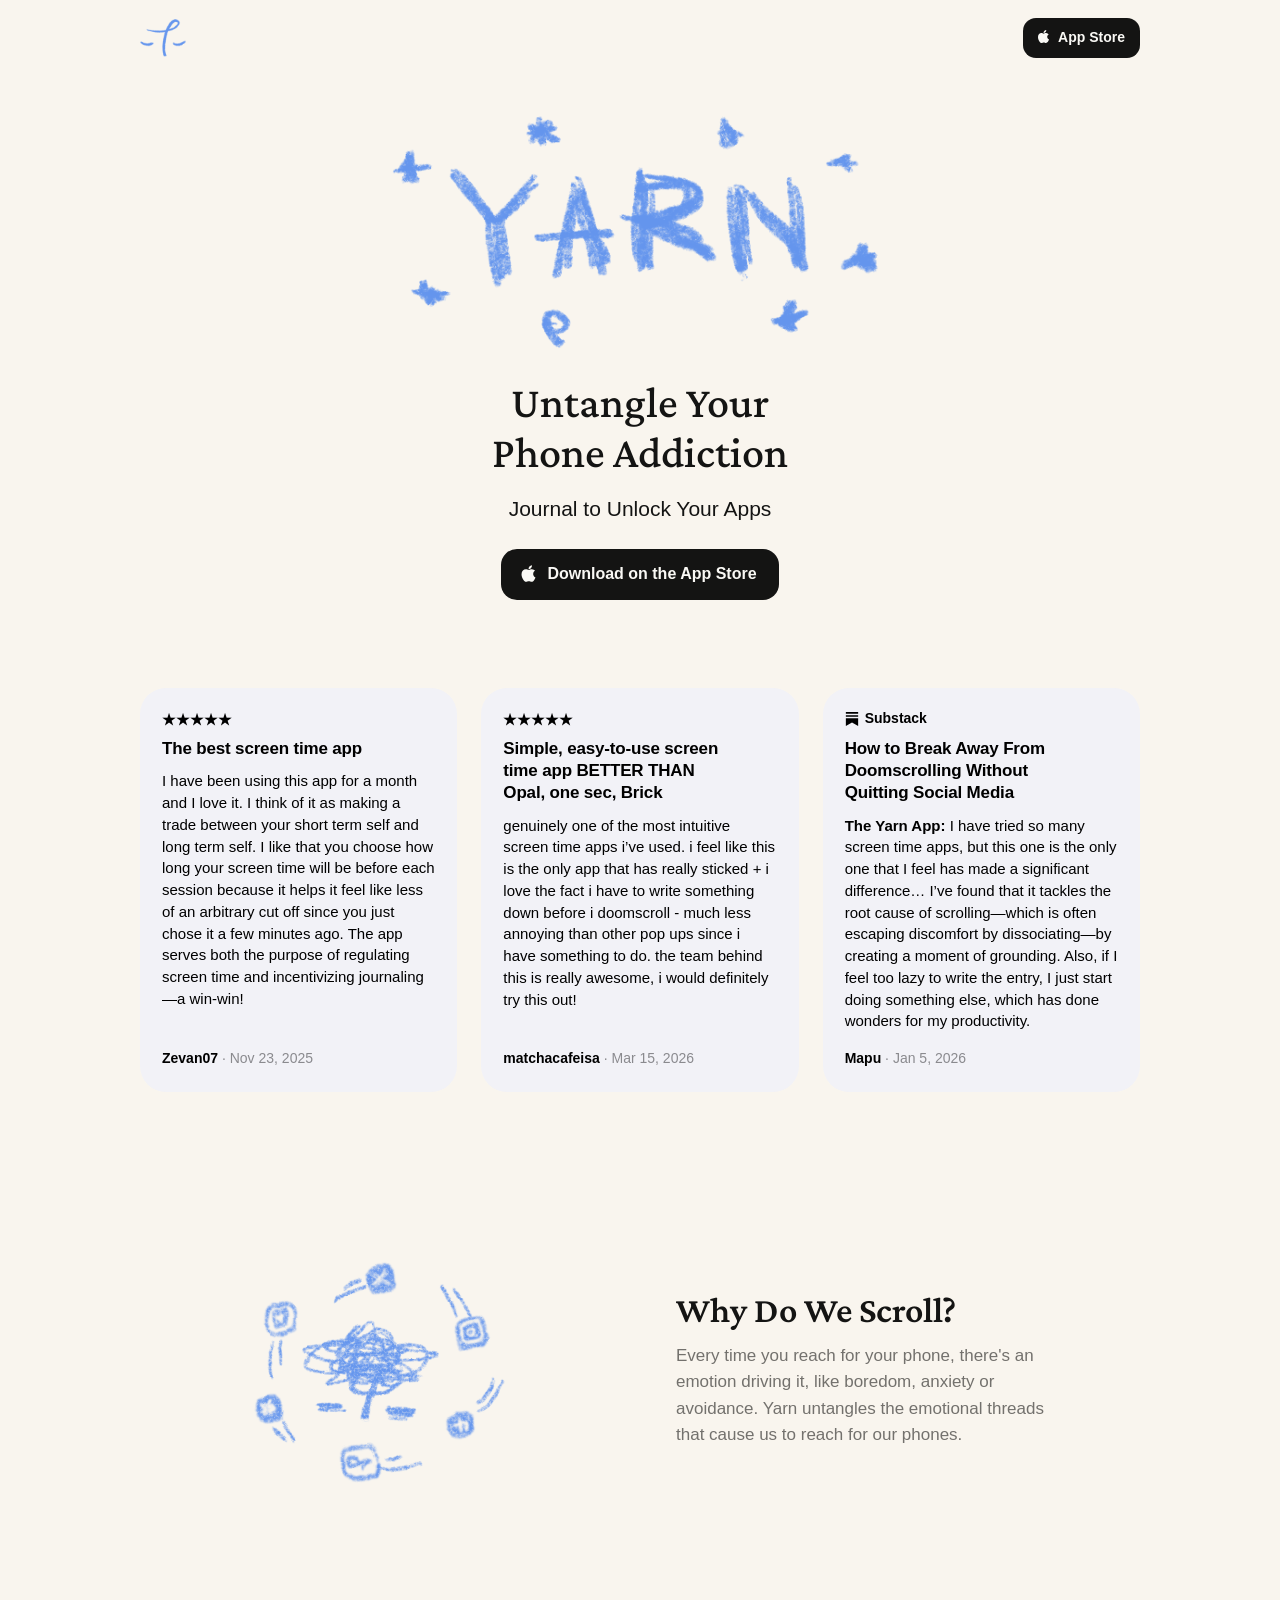
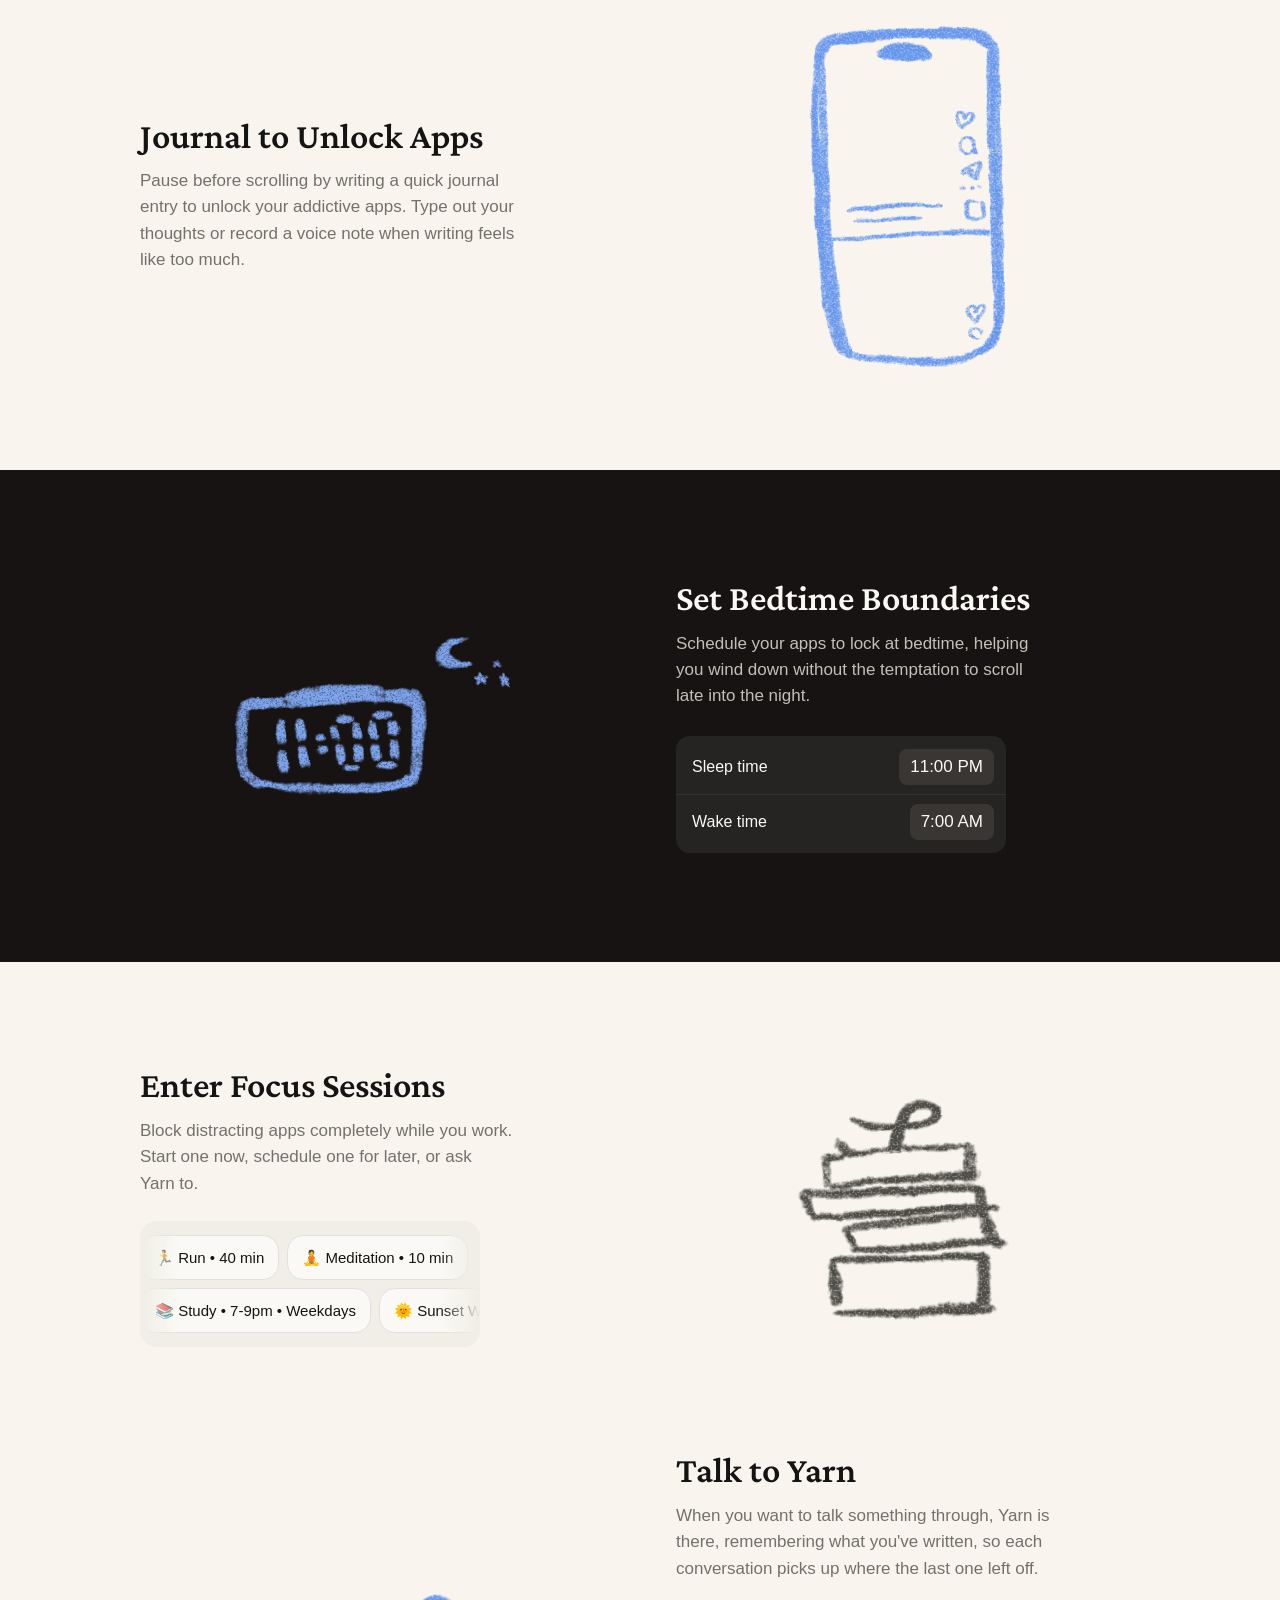
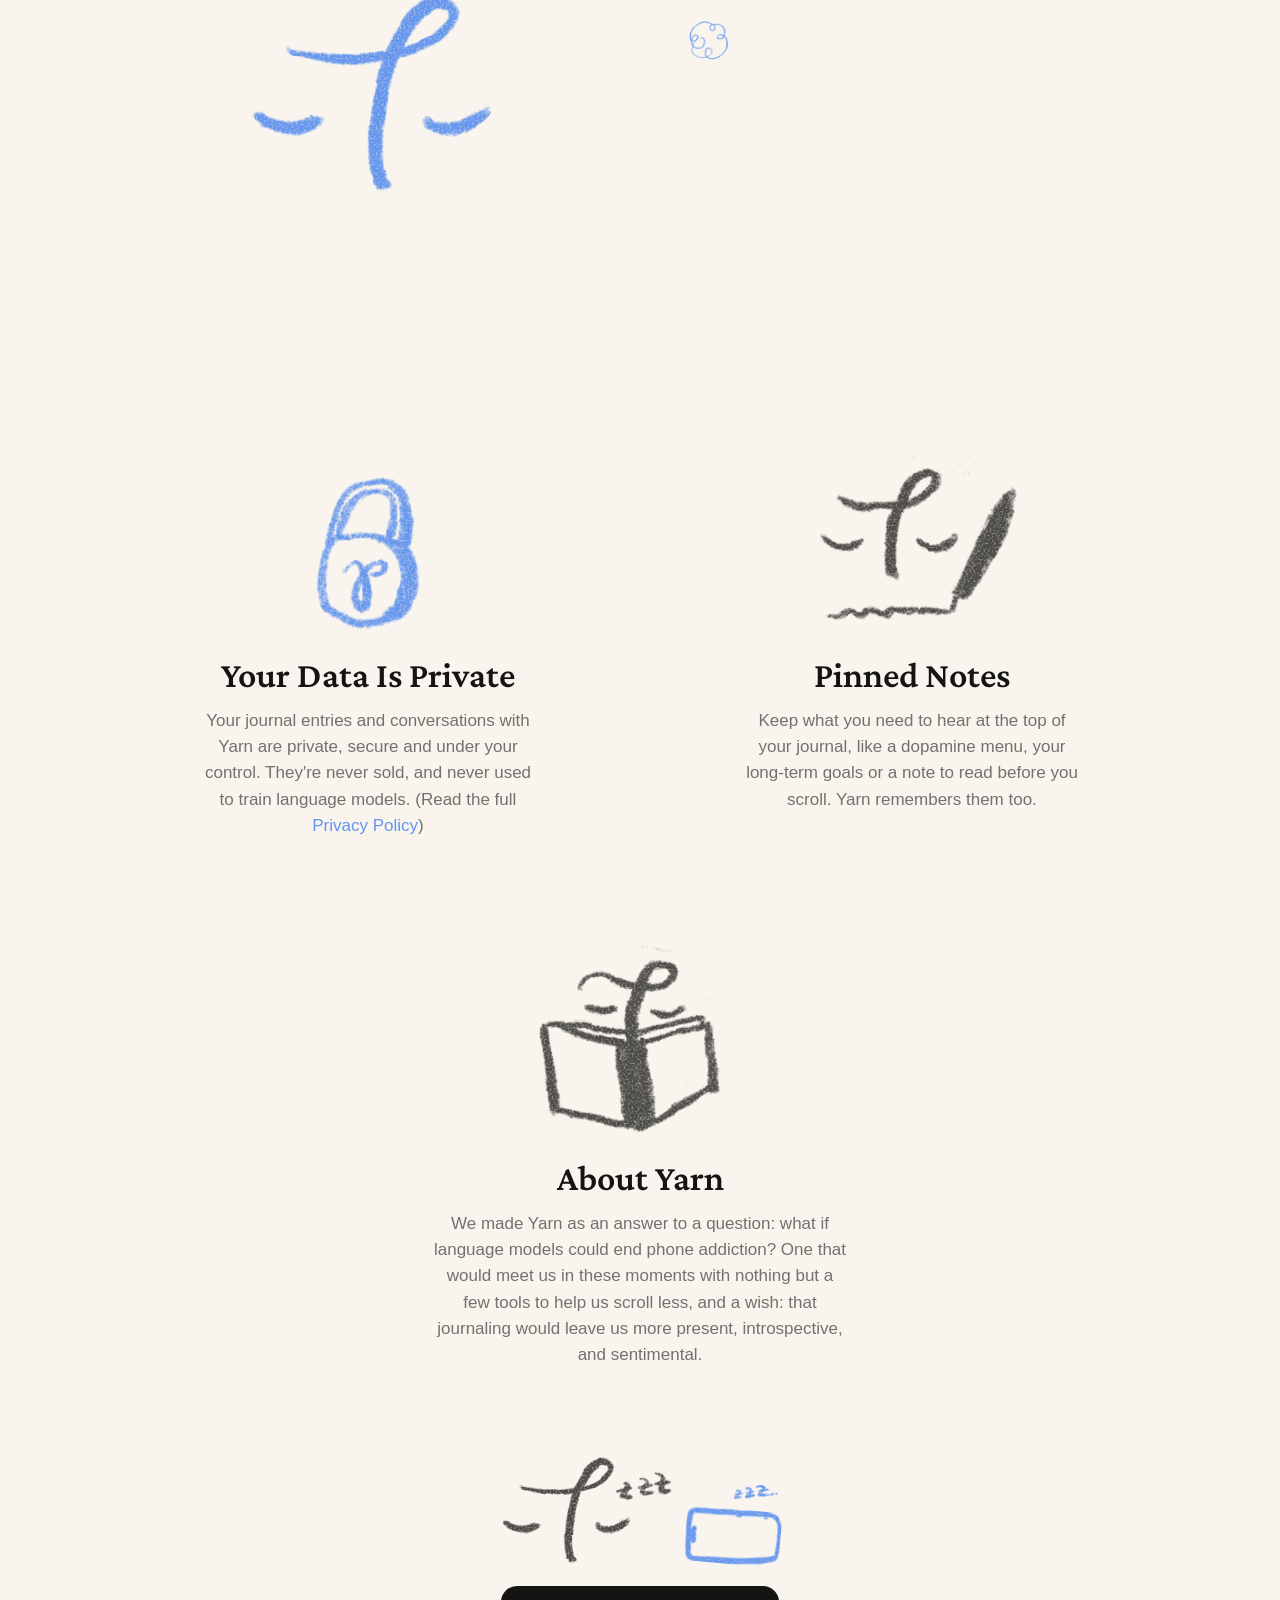
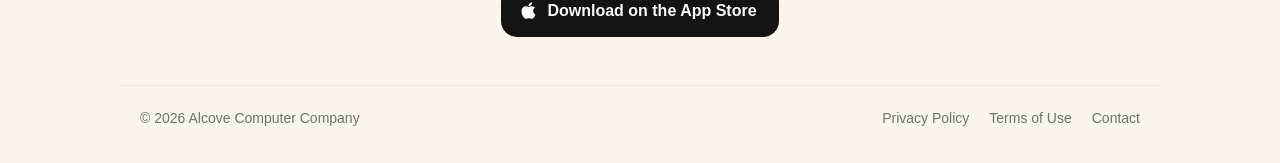
==== index.html @ 6a5ce7b7 "Reviews: Zevan07's review ends at "a win-win!" Co-Authored-By: Claude Opus 5.5 <noreply@anthropic.co" ====
<!doctype html>
<html lang="en">
<title>Yarn: Journal to Unlock Apps</title>
<meta charset="utf-8">
<meta name="viewport" content="width=device-width, initial-scale=1, viewport-fit=cover">
<meta name="claude:viewport-fit-sides" content="cover">
<meta name="description" content="Yarn is a screen time app for iPhone that makes you journal to unlock addictive apps.">
<link rel="preconnect" href="https://fonts.googleapis.com">
<link rel="preconnect" href="https://fonts.gstatic.com" crossorigin>
<link rel="stylesheet" href="https://fonts.googleapis.com/css2?family=Crimson+Pro:ital,wght@0,400;0,500;0,600;1,400&display=swap">
<link rel="icon" type="image/png" href="/img/icon-32.png">
<link rel="apple-touch-icon" href="/img/icon-180.png">
<meta property="og:site_name" content="Yarn">
<meta property="og:title" content="Yarn: Journal to Unlock Apps">
<meta property="og:description" content="Yarn is a screen time app for iPhone that makes you journal to unlock addictive apps.">
<meta property="og:image" content="https://www.alcovecomputer.com/img/share-wide.png">
<meta property="og:image:width" content="1200">
<meta property="og:image:height" content="630">
<meta property="og:image:alt" content="The hand-drawn Yarn logo">
<meta property="og:video" content="https://www.alcovecomputer.com/img/share.mp4">
<meta property="og:video:secure_url" content="https://www.alcovecomputer.com/img/share.mp4">
<meta property="og:video:type" content="video/mp4">
<meta property="og:video:width" content="1200">
<meta property="og:video:height" content="630">
<meta property="og:url" content="https://www.alcovecomputer.com/">
<link rel="canonical" href="https://www.alcovecomputer.com/">
<meta name="twitter:card" content="summary_large_image">
<link rel="stylesheet" href="site.53bd59a8.css">

<!-- Wobble filters, four of each. Every frame a drawing moves to a different
     one at random: strokes shift a little on their own and the crayon grain
     changes, like the same drawing traced again. "fine" is for small drawings. -->
<svg width="0" height="0" style="position:fixed;left:-100px;top:-100px;width:0;height:0;overflow:hidden" aria-hidden="true" focusable="false">
  <filter id="boil0" x="-6%" y="-6%" width="112%" height="112%" color-interpolation-filters="sRGB"><feTurbulence type="fractalNoise" baseFrequency="0.028" numOctaves="1" seed="3" result="lo"/><feDisplacementMap in="SourceGraphic" in2="lo" scale="4.4" xChannelSelector="R" yChannelSelector="G" result="d1"/><feTurbulence type="fractalNoise" baseFrequency="0.09" numOctaves="1" seed="11" result="hi"/><feDisplacementMap in="d1" in2="hi" scale="1.2" xChannelSelector="G" yChannelSelector="B" result="d2"/><feTurbulence type="fractalNoise" baseFrequency="0.5" numOctaves="2" seed="5" result="gr"/><feColorMatrix in="gr" type="matrix" values="0 0 0 0 0  0 0 0 0 0  0 0 0 0 0  -1.3 0 0 0 1.62" result="g"/><feComposite in="d2" in2="g" operator="in"/></filter>
  <filter id="boil1" x="-6%" y="-6%" width="112%" height="112%" color-interpolation-filters="sRGB"><feTurbulence type="fractalNoise" baseFrequency="0.028" numOctaves="1" seed="17" result="lo"/><feDisplacementMap in="SourceGraphic" in2="lo" scale="4.4" xChannelSelector="R" yChannelSelector="G" result="d1"/><feTurbulence type="fractalNoise" baseFrequency="0.09" numOctaves="1" seed="29" result="hi"/><feDisplacementMap in="d1" in2="hi" scale="1.2" xChannelSelector="G" yChannelSelector="B" result="d2"/><feTurbulence type="fractalNoise" baseFrequency="0.5" numOctaves="2" seed="41" result="gr"/><feColorMatrix in="gr" type="matrix" values="0 0 0 0 0  0 0 0 0 0  0 0 0 0 0  -1.3 0 0 0 1.62" result="g"/><feComposite in="d2" in2="g" operator="in"/></filter>
  <filter id="boil2" x="-6%" y="-6%" width="112%" height="112%" color-interpolation-filters="sRGB"><feTurbulence type="fractalNoise" baseFrequency="0.028" numOctaves="1" seed="53" result="lo"/><feDisplacementMap in="SourceGraphic" in2="lo" scale="4.4" xChannelSelector="R" yChannelSelector="G" result="d1"/><feTurbulence type="fractalNoise" baseFrequency="0.09" numOctaves="1" seed="61" result="hi"/><feDisplacementMap in="d1" in2="hi" scale="1.2" xChannelSelector="G" yChannelSelector="B" result="d2"/><feTurbulence type="fractalNoise" baseFrequency="0.5" numOctaves="2" seed="7" result="gr"/><feColorMatrix in="gr" type="matrix" values="0 0 0 0 0  0 0 0 0 0  0 0 0 0 0  -1.3 0 0 0 1.62" result="g"/><feComposite in="d2" in2="g" operator="in"/></filter>
  <filter id="boil3" x="-6%" y="-6%" width="112%" height="112%" color-interpolation-filters="sRGB"><feTurbulence type="fractalNoise" baseFrequency="0.028" numOctaves="1" seed="71" result="lo"/><feDisplacementMap in="SourceGraphic" in2="lo" scale="4.4" xChannelSelector="R" yChannelSelector="G" result="d1"/><feTurbulence type="fractalNoise" baseFrequency="0.09" numOctaves="1" seed="83" result="hi"/><feDisplacementMap in="d1" in2="hi" scale="1.2" xChannelSelector="G" yChannelSelector="B" result="d2"/><feTurbulence type="fractalNoise" baseFrequency="0.5" numOctaves="2" seed="97" result="gr"/><feColorMatrix in="gr" type="matrix" values="0 0 0 0 0  0 0 0 0 0  0 0 0 0 0  -1.3 0 0 0 1.62" result="g"/><feComposite in="d2" in2="g" operator="in"/></filter>
  <filter id="fine0" x="-6%" y="-6%" width="112%" height="112%" color-interpolation-filters="sRGB"><feTurbulence type="fractalNoise" baseFrequency="0.05" numOctaves="1" seed="3" result="lo"/><feDisplacementMap in="SourceGraphic" in2="lo" scale="2.0" xChannelSelector="R" yChannelSelector="G" result="d1"/><feTurbulence type="fractalNoise" baseFrequency="0.16" numOctaves="1" seed="11" result="hi"/><feDisplacementMap in="d1" in2="hi" scale="0.7" xChannelSelector="G" yChannelSelector="B" result="d2"/><feTurbulence type="fractalNoise" baseFrequency="0.8" numOctaves="2" seed="5" result="gr"/><feColorMatrix in="gr" type="matrix" values="0 0 0 0 0  0 0 0 0 0  0 0 0 0 0  -1.3 0 0 0 1.62" result="g"/><feComposite in="d2" in2="g" operator="in"/></filter>
  <filter id="fine1" x="-6%" y="-6%" width="112%" height="112%" color-interpolation-filters="sRGB"><feTurbulence type="fractalNoise" baseFrequency="0.05" numOctaves="1" seed="17" result="lo"/><feDisplacementMap in="SourceGraphic" in2="lo" scale="2.0" xChannelSelector="R" yChannelSelector="G" result="d1"/><feTurbulence type="fractalNoise" baseFrequency="0.16" numOctaves="1" seed="29" result="hi"/><feDisplacementMap in="d1" in2="hi" scale="0.7" xChannelSelector="G" yChannelSelector="B" result="d2"/><feTurbulence type="fractalNoise" baseFrequency="0.8" numOctaves="2" seed="41" result="gr"/><feColorMatrix in="gr" type="matrix" values="0 0 0 0 0  0 0 0 0 0  0 0 0 0 0  -1.3 0 0 0 1.62" result="g"/><feComposite in="d2" in2="g" operator="in"/></filter>
  <filter id="fine2" x="-6%" y="-6%" width="112%" height="112%" color-interpolation-filters="sRGB"><feTurbulence type="fractalNoise" baseFrequency="0.05" numOctaves="1" seed="53" result="lo"/><feDisplacementMap in="SourceGraphic" in2="lo" scale="2.0" xChannelSelector="R" yChannelSelector="G" result="d1"/><feTurbulence type="fractalNoise" baseFrequency="0.16" numOctaves="1" seed="61" result="hi"/><feDisplacementMap in="d1" in2="hi" scale="0.7" xChannelSelector="G" yChannelSelector="B" result="d2"/><feTurbulence type="fractalNoise" baseFrequency="0.8" numOctaves="2" seed="7" result="gr"/><feColorMatrix in="gr" type="matrix" values="0 0 0 0 0  0 0 0 0 0  0 0 0 0 0  -1.3 0 0 0 1.62" result="g"/><feComposite in="d2" in2="g" operator="in"/></filter>
  <filter id="fine3" x="-6%" y="-6%" width="112%" height="112%" color-interpolation-filters="sRGB"><feTurbulence type="fractalNoise" baseFrequency="0.05" numOctaves="1" seed="71" result="lo"/><feDisplacementMap in="SourceGraphic" in2="lo" scale="2.0" xChannelSelector="R" yChannelSelector="G" result="d1"/><feTurbulence type="fractalNoise" baseFrequency="0.16" numOctaves="1" seed="83" result="hi"/><feDisplacementMap in="d1" in2="hi" scale="0.7" xChannelSelector="G" yChannelSelector="B" result="d2"/><feTurbulence type="fractalNoise" baseFrequency="0.8" numOctaves="2" seed="97" result="gr"/><feColorMatrix in="gr" type="matrix" values="0 0 0 0 0  0 0 0 0 0  0 0 0 0 0  -1.3 0 0 0 1.62" result="g"/><feComposite in="d2" in2="g" operator="in"/></filter>
</svg>

<header class="wrap top">
  <a class="brand" href="/" aria-label="Yarn home">
    <i class="fig blue" style="--ar:256/212"><i class="ink" style="--src:url(img/yarn-face.png)"></i></i>
  </a>
  <nav class="nav" aria-label="Main">
    <a class="store small" href="https://apps.apple.com/app/id6746372250" target="_blank" rel="noopener"><svg viewBox="0 0 384 512" aria-hidden="true"><path d="M318.7 268.7c-.2-36.7 16.4-64.4 50-84.8-18.8-26.9-47.2-41.7-84.7-44.6-35.5-2.8-74.3 20.7-88.5 20.7-15 0-49.4-19.7-76.4-19.7C63.3 141.2 4 184.8 4 273.5q0 39.3 14.4 81.2c12.8 36.7 59 126.7 107.2 125.2 25.2-.6 43-17.9 75.8-17.9 31.8 0 48.3 17.9 76.4 17.9 48.6-.7 90.4-82.5 102.6-119.3-65.2-30.7-61.7-90-61.7-91.9zm-56.6-164.2c27.3-32.4 24.8-61.9 24-72.5-24.1 1.4-52 16.4-67.9 34.9-17.5 19.8-27.8 44.3-25.6 71.9 26.1 2 49.9-11.4 69.5-34.3z"/></svg>App Store</a>
  </nav>
</header>

<main>
  <section class="wrap hero">
    <h1 class="sr">Yarn</h1>
    <!-- The same seven-frame logo the app opens with, at the app's 0.15s a frame. -->
    <i class="fig blue logo" style="--ar:560/270;--d:0ms" role="img" aria-label="Yarn" data-frames="img/logo1.png img/logo2.png img/logo3.png img/logo4.png img/logo5.png img/logo6.png img/logo7.png" data-ms="150"></i>
    <p class="lede">Untangle Your Phone Addiction</p>
    <p class="tagline">Journal to Unlock Your Apps</p>
    <a class="store" style="--d:280ms" href="https://apps.apple.com/app/id6746372250" target="_blank" rel="noopener"><svg viewBox="0 0 384 512" aria-hidden="true"><path d="M318.7 268.7c-.2-36.7 16.4-64.4 50-84.8-18.8-26.9-47.2-41.7-84.7-44.6-35.5-2.8-74.3 20.7-88.5 20.7-15 0-49.4-19.7-76.4-19.7C63.3 141.2 4 184.8 4 273.5q0 39.3 14.4 81.2c12.8 36.7 59 126.7 107.2 125.2 25.2-.6 43-17.9 75.8-17.9 31.8 0 48.3 17.9 76.4 17.9 48.6-.7 90.4-82.5 102.6-119.3-65.2-30.7-61.7-90-61.7-91.9zm-56.6-164.2c27.3-32.4 24.8-61.9 24-72.5-24.1 1.4-52 16.4-67.9 34.9-17.5 19.8-27.8 44.3-25.6 71.9 26.1 2 49.9-11.4 69.5-34.3z"/></svg>Download on the App Store</a>
  </section>

  <!-- Two App Store reviews, laid out like the App Store's own review cards so they read as
       real reviews: title and date, stars and name, the review in full, and our reply. -->
  <!-- Two App Store reviews and Mapu's Substack post. Every card reads the same way: where
       it's from (stars, or the Substack logo), the title, the words, then who and when. -->
  <section class="wrap reviews" aria-label="What people say about Yarn">
    <figure class="review">
      <div class="r-top"><span class="rating" role="img" aria-label="5 out of 5 stars">★★★★★</span></div>
      <h3>The best screen time app</h3>
      <blockquote>I have been using this app for a month and I love it. I think of it as making a trade between your short term self and long term self. I like that you choose how long your screen time will be before each session because it helps it feel like less of an arbitrary cut off since you just chose it a few minutes ago. The app serves both the purpose of regulating screen time and incentivizing journaling—a win-win!</blockquote>
      <figcaption><b>Zevan07</b> · <time datetime="2025-11-23">Nov 23, 2025</time></figcaption>
    </figure>
    <figure class="review">
      <div class="r-top"><span class="rating" role="img" aria-label="5 out of 5 stars">★★★★★</span></div>
      <h3>Simple, easy-to-use screen time app BETTER THAN Opal, one sec, Brick</h3>
      <blockquote>genuinely one of the most intuitive screen time apps i’ve used. i feel like this is the only app that has really sticked + i love the fact i have to write something down before i doomscroll - much less annoying than other pop ups since i have something to do. the team behind this is really awesome, i would definitely try this out!</blockquote>
      <figcaption><b>matchacafeisa</b> · <time datetime="2026-03-15">Mar 15, 2026</time></figcaption>
    </figure>
    <!-- The whole card links to the post. -->
    <a class="review" href="https://mapuc.substack.com/p/how-to-break-away-from-doomscrolling" target="_blank" rel="noopener">
      <div class="r-top"><svg class="p-logo" viewBox="0 0 24 24" aria-hidden="true"><path d="M22.539 8.242H1.46V5.406h21.08v2.836zM1.46 10.812V24L12 18.11 22.54 24V10.812H1.46zM22.54 0H1.46v2.836h21.08V0z"/></svg>Substack</div>
      <h3>How to Break Away From Doomscrolling Without Quitting Social Media</h3>
      <blockquote><b>The Yarn App:</b> I have tried so many screen time apps, but this one is the only one that I feel has made a significant difference… I’ve found that it tackles the root cause of scrolling—which is often escaping discomfort by dissociating—by creating a moment of grounding. Also, if I feel too lazy to write the entry, I just start doing something else, which has done wonders for my productivity.</blockquote>
      <span class="r-by"><b>Mapu</b> · <time datetime="2026-01-05">Jan 5, 2026</time></span>
    </a>
  </section>

  <section class="wrap features" aria-label="What Yarn does">
    <article class="feature">
      <!-- Yarn with brain fog, the apps spinning round its head. Each icon is cut out on its own and moved along an oval the shape of his face (site.js), so the gap stays even all the way round; clockwise, like their trails. -->
      <div class="art"><i class="fig blue boil spinner" style="--ar:1" role="img" aria-label="Yarn with brain fog, app icons spinning around its head">
        <i class="ring" data-orbit="223.0,226.5,166.0,138.5,-95.12">
          <i class="ink" data-sq="200,101" style="--src:url(img/parts/icon1.png);transform-origin:44.44% 22.44%;translate:1.82% -2.77%"></i>
          <i class="ink" data-sq="376,180.5" style="--src:url(img/parts/icon2.png);transform-origin:83.56% 40.11%;translate:-3.83% -7.48%"></i>
          <i class="ink" data-sq="362,325" style="--src:url(img/parts/icon3.png);transform-origin:80.44% 72.22%;translate:2.58% -8.94%"></i>
          <i class="ink" data-sq="258.6,374.5" style="--src:url(img/parts/icon4.png);transform-origin:57.47% 83.22%;translate:-4.62% -2.23%"></i>
          <i class="ink" data-sq="110.8,332.3" style="--src:url(img/parts/icon5.png);transform-origin:24.62% 73.84%;translate:-5.24% -5.80%"></i>
          <i class="ink" data-sq="74.3,187.9" style="--src:url(img/parts/icon6.png);transform-origin:16.51% 41.76%;translate:-0.42% -4.37%"></i>
        </i>
        <i class="ink" style="--src:url(img/parts/head-face.png)"></i>
      </i></div>
      <div class="copy">
        <h2>Why Do We Scroll?</h2>
        <p>Every time you reach for your phone, there's an emotion driving it, like boredom, anxiety or avoidance. Yarn untangles the emotional threads that cause us to reach for our phones.</p>
      </div>
    </article>

    <article class="feature">
      <!-- Scrolling reels, then Yarn steps in: the phone cuts to Journal to Unlock, holds, and starts again. -->
      <div class="art"><i class="phone-stage" data-scenes data-still="1" role="img" aria-label="A phone scrolling reels, then showing Journal to Unlock">
        <i class="scene fig blue boil" style="--ar:275/471" data-scene="3200">
          <i class="ink" style="--src:url(img/parts/phone-reels-frame.png)"></i>
          <i class="feed"><i class="ink" style="--src:url(img/parts/phone-reels-feed.png)"></i><i class="ink next" style="--src:url(img/parts/phone-reels-feed.png)"></i></i>
        </i>
        <i class="scene fig blue boil" style="--ar:275/471" data-scene="3400" hidden><i class="ink" style="--src:url(img/phone-unlock.png)"></i></i>
      </i></div>
      <div class="copy">
        <h2>Journal to Unlock Apps</h2>
        <p>Pause before scrolling by writing a quick journal entry to unlock your addictive apps. Type out your thoughts or record a voice note when writing feels like too much.</p>
      </div>
    </article>
  </section>

  <section class="night" aria-label="Bedtime for your apps">
    <div class="wrap">
      <!-- The night from onboarding: 11 o'clock, Yarn still scrolling in the dark, the reels, then the apps fall asleep. -->
      <div class="stage" data-scenes role="img" aria-label="An 11:00 clock, Yarn scrolling late at night, a phone scrolling reels, then a phone with its apps asleep">
        <i class="scene wide fig blue boil" style="--ar:255/147" data-scene="2400">
          <i class="ink" style="--src:url(img/parts/clock-body.png)"></i>
          <i class="ink colon" style="--src:url(img/parts/clock-colon.png)"></i>
          <i class="ink moon" style="--src:url(img/parts/clock-moon.png)"></i>
          <i class="ink stars" style="--src:url(img/parts/clock-stars.png)"></i>
        </i>
        <i class="scene full fig blue boil" style="--ar:1" data-scene="3000" hidden>
          <i class="ink" style="--src:url(img/parts/late-glow.png)"></i>
          <i class="ink glow-hi" style="--src:url(img/parts/late-glow-hi.png)"></i>
          <i class="ink" style="--src:url(img/parts/late-body.png)"></i>
        </i>
        <i class="scene fig blue boil" style="--ar:275/471" data-scene="3200" hidden>
          <i class="ink" style="--src:url(img/parts/phone-reels-frame.png)"></i>
          <i class="feed"><i class="ink" style="--src:url(img/parts/phone-reels-feed.png)"></i><i class="ink next" style="--src:url(img/parts/phone-reels-feed.png)"></i></i>
        </i>
        <i class="scene fig blue boil" style="--ar:275/471" data-scene="3400" hidden>
          <i class="ink" style="--src:url(img/parts/phone-asleep-body.png)"></i>
          <i class="ink apps-z" style="--src:url(img/parts/phone-asleep-z.png)"></i>
        </i>
      </div>
      <div class="copy">
        <h2>Set Bedtime Boundaries</h2>
        <p>Schedule your apps to lock at bedtime, helping you wind down without the temptation to scroll late into the night.</p>
        <!-- Like the bedtime picker in the app: two rows, the time in a pill. -->
        <dl class="picker">
          <div><dt>Sleep time</dt><dd>11:00 PM</dd></div>
          <div><dt>Wake time</dt><dd>7:00 AM</dd></div>
        </dl>
      </div>
    </div>
  </section>

  <section class="wrap features after-night" aria-label="More of what Yarn does">
    <article class="feature">
      <!-- The three book stacks the focus screen uses for short, medium and long sessions, played as a stack that grows. -->
      <div class="art"><i class="fig pencil boil books" style="--ar:212/202" role="img" aria-label="Yarn sitting on a stack of books" data-frames="img/books2.png img/books1.png img/books3.png" data-ms="1600" data-bump></i></div>
      <div class="copy">
        <h2>Enter Focus Sessions</h2>
        <p>Block distracting apps completely while you work. Start one now, schedule one for later, or ask Yarn to.</p>
        <!-- One card, two kinds of pill from the app: start-now presets (Blocks tab) on top, scheduling ideas (the schedule sheet) below. In the app the rows scroll sideways; here they drift slowly. -->
        <div class="presets" aria-label="Focus sessions to start now, like Run for 40 minutes, or to schedule, like Reading from 9 to 10:30pm on weekdays">
          <div class="preset-row left"><div class="preset-track"><span>🏃 Run • 40 min</span><span>🧘 Meditation • 10 min</span><span>🍅 Pomodoro • 25 min</span><span>🔬 Deep Work • 90 min</span><span>🎹 Make Music • 45 min</span><span>🌌 Stargaze • 45 min</span><span>🎬 Film • 120 min</span><span>🏃 Run • 40 min</span><span>🧘 Meditation • 10 min</span><span>🍅 Pomodoro • 25 min</span><span>🔬 Deep Work • 90 min</span><span>🎹 Make Music • 45 min</span><span>🌌 Stargaze • 45 min</span><span>🎬 Film • 120 min</span></div></div>
          <div class="preset-row right"><div class="preset-track"><span>📚 Study • 7-9pm • Weekdays</span><span>🌞 Sunset Walk • 6:30-7:30pm • Daily</span><span>📖 Reading • 9-10:30pm • Weekdays</span><span>🏋️ Gym • 6-7pm • Mon-Fri, Sun</span><span>📵 No Phone Day • 8am-8pm • Sun</span><span>👣 10k Steps • 6:30-8pm • Mon-Thu, Sun</span><span>🧺 Cleaning • 11am-12pm • Sat</span><span>📚 Study • 7-9pm • Weekdays</span><span>🌞 Sunset Walk • 6:30-7:30pm • Daily</span><span>📖 Reading • 9-10:30pm • Weekdays</span><span>🏋️ Gym • 6-7pm • Mon-Fri, Sun</span><span>📵 No Phone Day • 8am-8pm • Sun</span><span>👣 10k Steps • 6:30-8pm • Mon-Thu, Sun</span><span>🧺 Cleaning • 11am-12pm • Sat</span></div></div>
        </div>
      </div>
    </article>

    <article class="feature">
      <div class="art"><i class="fig blue boil face" style="--ar:256/212" role="img" aria-label="Yarn"><i class="ink" style="--src:url(img/yarn-face.png)"></i></i></div>
      <div class="copy">
        <h2>Talk to Yarn</h2>
        <p>When you want to talk something through, Yarn is there, remembering what you've written, so each conversation picks up where the last one left off.</p>
        <!-- Like the chat: Yarn's small typing ball top-left where the reply starts, then one of its real cards
             in that spot (journal prompts, start a focus session, a new pinned note). Then types again. -->
        <div class="yarn-chat" data-scenes data-still="1" role="img" aria-label="Yarn typing, then showing its cards: journal prompts, start a 30 minute Walk, and ideas for a new pinned note">
          <div class="chat-scene typing" data-scene="2020"><i class="fig blue ball" style="--ar:1" data-frames="img/ball5.png img/ball2.png img/ball3.png img/ball4.png img/ball5.png img/ball2.png img/ball3.png img/ball4.png" data-ms="120" data-hold="100"></i></div>
          <div class="chat-scene" data-scene="3200" hidden><div class="y-card">
            <div class="y-head"><div><div class="y-title">Journal with Prompts</div><div class="y-sub">or just start writing</div></div><svg class="y-x" viewBox="0 0 12 12" aria-hidden="true"><path d="M2.5 2.5l7 7M9.5 2.5l-7 7" stroke="currentColor" stroke-width="1.8" stroke-linecap="round"/></svg></div>
            <div class="y-idea prompt"><small>FOR YOU</small><span>What were you feeling right before you picked up your phone?</span></div>
            <div class="y-idea prompt"><small>SENSORY</small><span>Describe the light in your space right now</span></div>
          </div></div>
          <div class="chat-scene typing" data-scene="2020" hidden><i class="fig blue ball" style="--ar:1" data-frames="img/ball5.png img/ball2.png img/ball3.png img/ball4.png img/ball5.png img/ball2.png img/ball3.png img/ball4.png" data-ms="120" data-hold="100"></i></div>
          <div class="chat-scene" data-scene="3200" hidden><div class="y-card">
            <div class="y-head"><div><div class="y-title">🚶 Walk</div><div class="y-sub">focus session will start immediately</div></div><svg class="y-x" viewBox="0 0 12 12" aria-hidden="true"><path d="M2.5 2.5l7 7M9.5 2.5l-7 7" stroke="currentColor" stroke-width="1.8" stroke-linecap="round"/></svg></div>
            <div class="y-inset"><div class="y-row"><span>Starts</span><b>Now</b></div><div class="y-rule"></div><div class="y-row"><span>Duration</span><em>30 minutes</em></div></div>
            <div class="y-btn">Confirm &amp; Start</div>
          </div></div>
          <div class="chat-scene typing" data-scene="2020" hidden><i class="fig blue ball" style="--ar:1" data-frames="img/ball5.png img/ball2.png img/ball3.png img/ball4.png img/ball5.png img/ball2.png img/ball3.png img/ball4.png" data-ms="120" data-hold="100"></i></div>
          <div class="chat-scene" data-scene="3200" hidden><div class="y-card">
            <div class="y-head"><div><div class="y-title">New Pinned Note</div><div class="y-sub">pick an idea or write your own</div></div><svg class="y-x" viewBox="0 0 12 12" aria-hidden="true"><path d="M2.5 2.5l7 7M9.5 2.5l-7 7" stroke="currentColor" stroke-width="1.8" stroke-linecap="round"/></svg></div>
            <div class="y-idea"><small>FOR YOU</small><span>Read me when you don't want to put socks on and walk</span></div>
            <div class="y-idea"><small>IDEA</small><span>What I need to hear before I scroll</span></div>
          </div></div>
      </div>
      </div>
    </article>

    <!-- A pair instead of two more zigzag rows, so the page changes pace after the night band. -->
    <div class="pair">
    <article class="feature mini">
      <!-- The lock and this line go together in onboarding too. -->
      <div class="art"><i class="fig blue boil lock" style="--ar:134/198" role="img" aria-label="A padlock"><i class="ink" style="--src:url(img/lock.png)"></i></i></div>
      <div class="copy">
        <h2>Your Data Is Private</h2>
        <p>Your journal entries and conversations with Yarn are private, secure and under your control. They're never sold, and never used to train language models. (Read the full <a class="more" href="/privacy">Privacy Policy</a>)</p>
      </div>
    </article>
    <article class="feature mini">
      <div class="art"><i class="fig pencil boil writer" style="--ar:484/369" role="img" aria-label="Yarn writing in a journal">
        <i class="ink" style="--src:url(img/parts/journal-body.png)"></i>
        <i class="ink pen" style="--src:url(img/parts/journal-pen.png)"></i>
      </i></div>
      <div class="copy">
        <h2>Pinned Notes</h2>
        <p>Keep what you need to hear at the top of your journal, like a dopamine menu, your long-term goals or a note to read before you scroll. Yarn remembers them too.</p>
      </div>
    </article>
    </div>
  </section>

  <section class="about" id="about">
    <div class="wrap">
      <div class="copy">
        <h2>About Yarn</h2>
        <p class="manifesto">We made Yarn as an answer to a question: what if language models could end phone addiction? One that would meet us in these moments with nothing but a few tools to help us scroll less, and a wish: that journaling would leave us more present, introspective, and sentimental.</p>
      </div>
      <i class="fig pencil boil reader" style="--ar:433/411" role="img" aria-label="Yarn reading a book"><i class="ink" style="--src:url(img/yarn-studying.png)"></i></i>
    </div>
  </section>

  <section class="wrap end">
    <!-- Yarn asleep, and its phone asleep beside it: the phone is the blank reels
         phone turned on its side, with the "zzz.." from Apps Asleep floating up. -->
    <div class="bedside" role="img" aria-label="Yarn asleep, with its phone asleep beside it">
      <i class="fig pencil boil sleepy" style="--ar:422/266" aria-hidden="true">
        <i class="ink" style="--src:url(img/parts/asleep-body.png)"></i>
        <i class="ink zzz" style="--src:url(img/parts/asleep-z.png)"></i>
      </i>
      <i class="lying">
        <i class="fig blue boil fine phone-zs" style="--ar:113/44"><i class="ink" style="--src:url(img/parts/phone-z-bold.png)"></i></i>
        <i class="fig blue boil fine flat" style="--ar:471/272"><i class="ink" style="--src:url(img/parts/phone-lying-bold.png)"></i></i>
      </i>
    </div>
    <a class="store" href="https://apps.apple.com/app/id6746372250" target="_blank" rel="noopener"><svg viewBox="0 0 384 512" aria-hidden="true"><path d="M318.7 268.7c-.2-36.7 16.4-64.4 50-84.8-18.8-26.9-47.2-41.7-84.7-44.6-35.5-2.8-74.3 20.7-88.5 20.7-15 0-49.4-19.7-76.4-19.7C63.3 141.2 4 184.8 4 273.5q0 39.3 14.4 81.2c12.8 36.7 59 126.7 107.2 125.2 25.2-.6 43-17.9 75.8-17.9 31.8 0 48.3 17.9 76.4 17.9 48.6-.7 90.4-82.5 102.6-119.3-65.2-30.7-61.7-90-61.7-91.9zm-56.6-164.2c27.3-32.4 24.8-61.9 24-72.5-24.1 1.4-52 16.4-67.9 34.9-17.5 19.8-27.8 44.3-25.6 71.9 26.1 2 49.9-11.4 69.5-34.3z"/></svg>Download on the App Store</a>
  </section>
</main>

<footer class="wrap foot">
  <span>&copy; 2026 Alcove Computer Company</span>
  <nav aria-label="Footer">
    <a href="/privacy">Privacy Policy</a>
    <a href="/terms">Terms of Use</a>
    <a href="/contact">Contact</a>
  </nav>
</footer>

<script src="site.76b71fe5.js"></script>
---- site.53bd59a8.css ----
/* Layout: one calm column like a journal page; drawings sit beside short lines of copy, and one night band in the middle, the way the app's onboarding turns to night.
*/
:root{
  --paper:#F9F5EE;        /* white with a little warmth, like paper */
  --card:#EFEAE0;         /* warm divider tone for the paper */
  --ink:#141413;          /* primaryText */
  --soft:#73716D;         /* secondaryText */
  --pencil:#4A4944;       /* the books / journal drawings' grey */
  --blue:#6495ED;         /* cornflower, the onboarding blue */
  --button:#141413;
  --button-text:#FAF9F5;
  --night:#171312;
  --night-text:#FAF9F5;
  --night-soft:#C2C0B6;
  --night-card:#262422;
  --night-pill:#3A3633;
  --night-line:#33302D;
  --app-card:#F0EEE6;       /* the app's card behind the focus presets */
  --app-pill:#FAF9F5;
  --app-pill-line:#E2E0DA;
  --app-row-line:#C2C0B6;    /* the schedule row's thin border */
  --app-chip:#E2E0DA;
  --app-inset:#FAF9F5;       /* the lighter box inside Yarn's cards */
  --app-line:#D9D7D1;
  --app-button:#6F9BD6;      /* Yarn's card buttons (the app's cornflower) */
  --app-button-text:#FAF9F5;
  --pin:#F2B900;             /* pinned-note yellow */
  --mark:#D9E4FA;          /* selected text: a solid pale cornflower, like a highlighter */
  --night-mark:#3D5A94;
  --serif:"Crimson Pro","Iowan Old Style","Palatino Linotype",Georgia,serif;
  color-scheme:light;
  --sans:-apple-system,BlinkMacSystemFont,"SF Pro Text","Helvetica Neue",Arial,sans-serif;
}

/* Dark mode follows the visitor's phone, in the app's own dark background, so a late-night
   visit isn't a bright page. The whole page is night then, so the night band blends in. */
@media (prefers-color-scheme: dark){
  :root:not([data-theme="light"]){
      --paper:#171312; --card:#262422; --ink:#F8F8F7; --soft:#C2C0B6; --pencil:#F0EEE6;
    --blue:#7FA6F0; --button:#F8F8F7; --button-text:#141413;
    --night:#171312; --night-card:#262422; --night-pill:#32302D; --night-line:#2E2B29;
    --app-card:#262422; --app-pill:#171312; --app-pill-line:#3A3631; --app-row-line:#4E4B47; --app-chip:#3A3733;
    --app-inset:#32302D; --app-line:#454340; --app-button:#9BBEFF; --app-button-text:#262422; --pin:#FEC754;
    --mark:#3D5A94; color-scheme:dark;
  }
}
:root[data-theme="dark"]{
      --paper:#171312; --card:#262422; --ink:#F8F8F7; --soft:#C2C0B6; --pencil:#F0EEE6;
    --blue:#7FA6F0; --button:#F8F8F7; --button-text:#141413;
    --night:#171312; --night-card:#262422; --night-pill:#32302D; --night-line:#2E2B29;
    --app-card:#262422; --app-pill:#171312; --app-pill-line:#3A3631; --app-row-line:#4E4B47; --app-chip:#3A3733;
    --app-inset:#32302D; --app-line:#454340; --app-button:#9BBEFF; --app-button-text:#262422; --pin:#FEC754;
    --mark:#3D5A94; color-scheme:dark;
}

html{scroll-behavior:smooth}
/* No browser margin round the page, so the night band runs edge to edge. */
html,body{margin:0}
/* Nothing may stick out sideways: on iPhone that makes Safari zoom the whole page out. */
html,body{overflow-x:hidden}
@supports (overflow:clip){html,body{overflow-x:clip}}
body{background:var(--paper);color:var(--ink);font-family:var(--sans);font-size:17px;line-height:1.55;-webkit-font-smoothing:antialiased}
a{color:inherit}
.wrap{max-width:1000px;margin:0 auto;padding-left:max(20px,env(safe-area-inset-left,0px));padding-right:max(20px,env(safe-area-inset-right,0px))}
[hidden]{display:none!important}
/* Hidden but still read by Google and screen readers. clip-path as well as clip, so Safari shows no stray pixel of it. */
.sr{position:absolute;width:1px;height:1px;margin:-1px;padding:0;border:0;overflow:hidden;clip:rect(0 0 0 0);clip-path:inset(50%);white-space:nowrap}
::selection{background:var(--mark);color:var(--ink)}
.night ::selection{background:var(--night-mark);color:var(--night-text)}
:focus-visible{outline:2.5px solid var(--blue);outline-offset:3px;border-radius:6px}

/* ---------- Drawings ----------
   Every drawing is the original PNG used as a mask and filled with a theme
   colour, so the same art recolours itself for light and dark. A .fig has
   the drawing's own proportions, so its parts (cut from the same drawing,
   same canvas) line up exactly and can move on their own.
   .boil runs it through a wobble filter that changes every 0.15s (the
   logo's own frame rate), each drawing on its own beat: strokes shift a
   little and the crayon grain changes, as if traced again by hand. */
.fig,.drawing{position:relative;display:block;max-width:100%}
.fig{aspect-ratio:var(--ar)}
.ink{position:absolute;inset:0;background:var(--c,var(--blue));
  -webkit-mask:var(--src) center/contain no-repeat;mask:var(--src) center/contain no-repeat}
.ink.off{visibility:hidden}
.boil{filter:url(#boil0)}
.boil[data-b="1"]{filter:url(#boil1)}
.boil[data-b="2"]{filter:url(#boil2)}
.boil[data-b="3"]{filter:url(#boil3)}
.boil.fine{filter:url(#fine0)}
.boil.fine[data-b="1"]{filter:url(#fine1)}
.boil.fine[data-b="2"]{filter:url(#fine2)}
.boil.fine[data-b="3"]{filter:url(#fine3)}
.blue{--c:var(--blue)}
.pencil{--c:var(--pencil)}

/* Stop-motion timing: every move holds a pose, then snaps to the next. */
@keyframes bump{0%{transform:scale(1.035,.965)}50%{transform:scale(.985,1.015)}100%{transform:none}}
.layers{position:absolute;inset:0}
.bump{animation:bump .25s steps(1);transform-origin:50% 100%}

/* Parts that move on their own */
@keyframes zzz{0%{translate:0 0}25%{translate:1.5% -4%}50%{translate:3% -8%}75%{translate:1.5% -4%}}
@keyframes rock{0%{rotate:-7deg}50%{rotate:5deg}}
@keyframes blink{0%{visibility:visible}50%{visibility:hidden}}
@keyframes twinkle{0%,70%{visibility:visible}72%{visibility:hidden}84%{visibility:visible}}
@keyframes write{
  0%{rotate:0deg;translate:0 0}8%{rotate:-3deg;translate:-.6% 0}16%{rotate:2deg;translate:.4% -.4%}
  24%{rotate:-2.5deg;translate:-.4% 0}32%{rotate:1.5deg;translate:.6% -.3%}40%,100%{rotate:0deg;translate:0 0}
}
/* A swipe: a long pause, then the screen slides up in five stop-motion steps. */
@keyframes flick{0%,50%{translate:0 0}55%{translate:0 -12%}60%{translate:0 -32%}65%{translate:0 -58%}70%{translate:0 -82%}75%,100%{translate:0 -100%}}
.zzz{animation:zzz 2.4s steps(1) infinite}
.moon{animation:rock 2s steps(1) infinite;transform-origin:77% 10%}
.colon{animation:blink 1s steps(1) infinite}
.stars{animation:twinkle 3s steps(1) infinite}
/* The phone's light on Yarn's face changes as the videos change. */
@keyframes flicker{0%{visibility:visible}14%{visibility:hidden}22%{visibility:visible}46%{visibility:hidden}58%{visibility:visible}66%{visibility:hidden}88%{visibility:visible}}
.glow-hi{animation:flicker 2.6s steps(1) infinite}
.ring{position:absolute;inset:0}
.pen{animation:write 2.2s steps(1) infinite;transform-origin:67% 86%}
.feed{position:absolute;inset:0;clip-path:inset(11.9% 8.7% 5.1% 11.3%)}
.feed .ink{animation:flick 1.6s steps(1) infinite}
.feed .ink.next{top:100%;bottom:-100%}

/* ---------- Header ---------- */
.top{display:flex;align-items:center;justify-content:space-between;gap:16px;padding-block:18px}
.brand{display:flex;align-items:center;gap:10px;text-decoration:none}
.brand .fig{width:46px}
.nav{display:flex;align-items:center;gap:22px;font-size:15px;font-weight:500}
.nav a.text{text-decoration:none;color:var(--soft)}
.nav a.text:hover{color:var(--ink)}

/* The whole button tilts as one piece and snaps there, like a card nudged by hand. */
.store{display:inline-flex;align-items:center;gap:9px;background:var(--button);color:var(--button-text);
  text-decoration:none;font-weight:600;font-size:16px;padding:13px 22px 13px 18px;border-radius:16px}
.store:hover{transform:rotate(-2deg) translateY(-1px)}
.store:active{transform:rotate(1deg) translateY(1px)}
.store svg{width:19px;height:19px;flex:none;fill:currentColor;margin-top:-2px}
.store.small{font-size:14px;padding:9px 15px 9px 13px;border-radius:13px;gap:7px}
.store.small svg{width:15px;height:15px}

/* ---------- Hero ---------- */
.hero{display:flex;flex-direction:column;align-items:center;text-align:center;padding-block:28px 88px;gap:24px}
.hero .logo{width:min(520px,92%);cursor:pointer}
.hero .lede{font-family:var(--serif);font-size:clamp(30px,4.6vw,44px);line-height:1.12;font-weight:500;max-width:18ch;text-wrap:balance;margin:0}
.hero .tagline{font-size:21px;margin:-8px 0 0;color:var(--ink)}
.hero p.sub{color:var(--soft);max-width:44ch;margin:0;text-wrap:pretty}
.meta{font-size:13.5px;color:var(--soft)}

/* ---------- Features ---------- */
.features{display:grid;gap:clamp(56px,9vw,104px);padding-block:24px 104px}
.feature{display:grid;grid-template-columns:minmax(0,1fr) minmax(0,1fr);align-items:center;gap:clamp(24px,6vw,72px)}
.feature:nth-child(even) .art{order:2}
/* After the night band the zigzag carries on: its drawing is on the left, so the next one goes right. */
.after-night .feature:nth-child(odd) .art{order:2}
.after-night .feature:nth-child(even) .art{order:0}
/* Pinned Notes and Privacy as a pair: drawing above, text below, side by side. */
.pair{display:grid;grid-template-columns:repeat(2,minmax(0,1fr));gap:clamp(40px,7vw,88px);align-items:start}
.after-night .pair .feature .art{order:0;height:190px;align-items:flex-end}
.pair .feature{grid-template-columns:minmax(0,1fr);justify-items:center;text-align:center;gap:26px}
.pair .feature p{margin-inline:auto;max-width:36ch}
.pair .writer{width:min(240px,60vw)}
.pair .lock{width:min(104px,30vw)}
.feature .art{display:flex;justify-content:center}
.feature h2,.night h2,.about h2{font-family:var(--serif);font-weight:600;font-size:clamp(28px,3.6vw,36px);line-height:1.1;margin:0 0 12px;text-wrap:balance}
.feature p,.night p{margin:0;max-width:40ch;color:var(--soft);text-wrap:pretty}
.feature .copy{min-width:0}
.phone-stage{position:relative;display:block;width:min(200px,56vw);aspect-ratio:275/471}
.phone-stage .scene{height:100%}
/* The spinning icons are full-size layers; keep their invisible corners inside the drawing. */
.spinner{width:min(300px,76vw);overflow:hidden}
@supports (overflow:clip){.spinner{overflow:clip}}
.books{width:min(250px,64vw)}


/* ---------- Night band ---------- */
.night{background:var(--night);color:var(--night-text);--blue:#7FA6F0;--pencil:#F0EEE6}
.night .wrap{display:grid;grid-template-columns:minmax(0,1fr) minmax(0,1fr);align-items:center;gap:clamp(24px,6vw,72px);padding-block:96px}
.night p{color:var(--night-soft)}
.night .copy{min-width:0}
.stage{position:relative;width:min(300px,72vw);aspect-ratio:1;margin:0 auto}
.scene{position:absolute;left:50%;top:50%;translate:-50% -50%;height:88%}
.scene.wide{width:92%;height:auto}
.scene.full{height:112%}

.picker{margin:26px 0 0;max-width:330px;background:var(--night-card);border-radius:14px;padding:4px 0}
.picker div{display:flex;align-items:center;justify-content:space-between;gap:16px;padding:9px 12px 9px 16px}
.picker div+div{border-top:1px solid var(--night-line)}
.picker dt{font-size:16px;color:var(--night-text)}
.picker dd{margin:0;background:var(--night-pill);color:var(--night-text);border-radius:8px;padding:5px 11px;font-size:17px;font-weight:500;font-variant-numeric:tabular-nums}

/* ---------- Focus presets (from the app) ---------- */
.presets{margin-top:24px;max-width:340px;background:var(--app-card);border-radius:16px;padding:14px 0;display:grid;gap:8px;overflow:hidden}
/* Only the pills fade at the sides, like the app; the card stays solid. */
.preset-row{overflow:hidden;-webkit-mask:linear-gradient(90deg,transparent,#000 40px,#000 calc(100% - 40px),transparent);mask:linear-gradient(90deg,transparent,#000 40px,#000 calc(100% - 40px),transparent)}
.preset-track{display:flex;gap:8px;width:max-content;animation:drift 60s linear infinite}
.preset-row.right .preset-track{animation-direction:reverse;animation-duration:70s}
.preset-track span{flex:none;font-size:15px;font-weight:500;color:var(--ink);background:var(--app-pill);border:1px solid var(--app-pill-line);border-radius:16px;padding:10px 14px;white-space:nowrap}
@keyframes drift{to{transform:translateX(-50%)}}
.presets{box-sizing:border-box;width:100%}

/* ---------- Yarn's cards (Talk to Yarn) ----------
   Copied from the app's chat cards: card, header, lighter inset box, button. */
.yarn-chat{position:relative;width:100%;max-width:340px;height:330px;margin-top:24px}
.face{width:min(240px,62vw)}
.chat-scene{position:absolute;inset:0;display:flex;align-items:flex-start;justify-content:flex-start}
/* The chat's typing ball: small, top-left, where Yarn's reply starts. */
.chat-scene .ball{width:60px;margin:4px 0 0 2px}
.y-card{width:100%;box-sizing:border-box;background:var(--app-card);border:1px solid var(--app-line);border-radius:18px;padding:16px;display:grid;gap:14px;text-align:left}
.y-head{display:flex;justify-content:space-between;align-items:flex-start;gap:12px}
.y-title{font-family:var(--serif);font-weight:600;font-size:21px;line-height:1.15;color:var(--ink)}
.y-sub{font-size:13px;font-weight:600;color:var(--soft);margin:4px 0 0 2px}
.y-x{width:12px;height:12px;flex:none;color:var(--soft);margin-top:4px}
.y-inset{background:var(--app-inset);border-radius:18px;padding:12px;display:grid;gap:10px}
.y-row{display:flex;justify-content:space-between;align-items:baseline}
.y-row span{font-size:13px;font-weight:600;color:var(--soft)}
.y-row b{font-size:15px;font-weight:600;color:var(--ink)}
.y-row em{font-size:15px;font-style:normal;color:var(--ink)}
.y-rule{height:1px;background:var(--app-line)}
.y-btn{height:46px;border-radius:16px;background:var(--app-button);color:var(--app-button-text);font-size:16px;font-weight:600;display:flex;align-items:center;justify-content:center;gap:8px}
.y-btn svg{width:15px;height:15px}
.y-link{font-size:14px;font-weight:600;color:var(--soft);text-align:center;margin-top:-4px}
.y-idea{background:var(--app-inset);border:1px solid var(--app-line);border-radius:18px;padding:12px 14px;display:grid;gap:4px;text-align:center}
.y-idea small{font-size:11px;font-weight:700;letter-spacing:.02em;color:var(--soft)}
.y-idea span{font-family:var(--serif);font-size:18px;font-weight:600;line-height:1.2;color:var(--pin)}
.y-idea.prompt span{color:var(--app-button)}

/* ---------- Reviews ----------
   Two App Store reviews and Mapu's Substack post, three cards the same size, in the App
   Store's greys and system font. Each reads top to bottom the same way: where it's from,
   the title, the words, then who and when, which sits on the bottom edge of every card. */
.reviews{display:grid;grid-template-columns:repeat(3,minmax(0,1fr));gap:clamp(14px,2.4vw,24px);padding-block:0 104px;
  --r-card:#F2F2F7;--r-text:#000;--r-soft:#8A8A8E}
@media (prefers-color-scheme: dark){:root:not([data-theme="light"]) .reviews{--r-card:#1C1C1E;--r-text:#FFF;--r-soft:#8D8D93}}
:root[data-theme="dark"] .reviews{--r-card:#1C1C1E;--r-text:#FFF;--r-soft:#8D8D93}
.review{margin:0;display:flex;flex-direction:column;gap:10px;background:var(--r-card);color:var(--r-text);border-radius:26px;padding:22px;text-align:left;text-decoration:none;
  font-family:-apple-system,BlinkMacSystemFont,"SF Pro Text","Helvetica Neue",Arial,sans-serif}
a.review:hover h3{text-decoration:underline;text-underline-offset:3px}
.r-top{display:flex;align-items:center;gap:6px;height:18px;font-size:14px;font-weight:600;color:var(--r-text)}
.review .rating{font-size:15px;letter-spacing:1px;color:var(--r-text)}
.p-logo{width:14px;height:14px;fill:currentColor}
.review h3{margin:0;font-size:17px;line-height:1.3;font-weight:600;letter-spacing:-.01em;text-wrap:balance}
.review blockquote{margin:0;flex:1;font-size:15px;line-height:1.45;text-wrap:pretty}
.review blockquote b{font-weight:600}
.review figcaption,.r-by{margin-top:6px;font-size:14px;color:var(--r-soft)}
.review figcaption b,.r-by b{font-weight:600;color:var(--r-text)}

/* ---------- About ---------- */
/* About is centred, a change of pace after the zigzag and the pair. */
.about{padding-block:0 8px}
.about .wrap{display:flex;flex-direction:column;align-items:center;gap:26px}
.about .copy{min-width:0;max-width:46ch;text-align:center}
.about .manifesto{text-align:center}
.manifesto{margin:0;max-width:44ch;color:var(--soft);text-wrap:pretty}
.writer{width:min(270px,66vw)}
.reader{width:min(200px,54vw);order:-1}

/* ---------- Privacy ---------- */
.features.after-night{padding-block:104px}
.lock{width:min(140px,40vw)}
/* Sits at the end of the privacy line, as part of the text. */
.more{font:inherit;color:var(--blue);text-decoration:none}
.more:hover{color:var(--ink)}

/* ---------- End ---------- */
.end{display:flex;flex-direction:column;align-items:center;text-align:center;gap:16px;padding-block:80px 48px}
.bedside{display:flex;align-items:flex-end;gap:10px;margin-bottom:6px}
.end .sleepy{width:170px}
.lying{display:flex;flex-direction:column;align-items:flex-start;gap:6px;width:96px}
.flat{width:96px;rotate:5deg;transform-origin:50% 100%}
.phone-zs{width:44px;margin-left:52px;animation:rise 2.4s steps(1) -1.2s infinite}
@keyframes rise{0%{translate:0 0}25%{translate:1px -5px}50%{translate:2px -10px}75%{translate:1px -5px}}
.foot{display:flex;flex-wrap:wrap;justify-content:space-between;gap:12px 24px;border-top:1.5px solid var(--card);padding-block:22px 34px;font-size:14px;color:var(--soft)}
.foot nav{display:flex;gap:20px;flex-wrap:wrap}
.foot a{text-decoration:none}
.foot a:hover{color:var(--ink)}

@media (max-width:860px){.reviews{grid-template-columns:minmax(0,1fr);max-width:520px}}
@media (max-width:720px){
  .feature,.night .wrap,.pair{grid-template-columns:minmax(0,1fr)}
  .feature .art,.feature:nth-child(even) .art,.after-night .feature:nth-child(odd) .art{order:0}
  .feature,.night .copy{text-align:center}
  .feature p,.night p,.manifesto{margin-inline:auto}
  .picker{margin-inline:auto;text-align:left}
  .presets,.yarn-chat{margin-inline:auto}
  .about .reader{order:-1}
  .nav a.text{display:none}
  .night .wrap{padding-block:72px}
}
@media (prefers-reduced-motion: reduce){
  .boil,.boil[data-b]{filter:none}
  .preset-track,.bump,.glow-hi,.phone-zs,.zzz,.moon,.colon,.stars,.pen,.feed .ink{animation:none}
  .store:hover,.store:active{transform:none}
}

/* ---------- Terms and privacy ---------- */
.legal{max-width:720px;padding-block:32px 88px}
.legal-head{display:flex;flex-direction:column;align-items:flex-start;gap:6px;margin-bottom:40px}
.legal-head .drawing{height:104px;margin-bottom:14px}
.legal h1{font-family:var(--serif);font-weight:600;font-size:clamp(36px,5vw,48px);line-height:1.05;margin:0}
.legal .updated{color:var(--soft);font-size:14px;margin:0}
.legal h2{font-family:var(--serif);font-weight:600;font-size:26px;line-height:1.2;margin:44px 0 10px}
.legal h3{font-size:16px;font-weight:600;margin:24px 0 6px}
.legal p,.legal li{text-wrap:pretty}
.legal p{margin:0 0 12px}
.legal ul,.legal ol{margin:0 0 14px;padding-left:22px;display:grid;gap:6px}
.legal a{color:var(--blue);text-underline-offset:3px}
.legal strong{font-weight:600}

/* ---------- Contact ---------- */
.contact-card{display:grid;gap:18px;margin-top:8px}
.contact-card h2{margin-top:0}
.email{display:flex;flex-wrap:wrap;align-items:center;gap:10px 14px}
.email code{font-family:var(--serif);font-size:clamp(22px,3vw,26px);user-select:all;overflow-wrap:anywhere}
.copy-btn{font:inherit;font-size:14px;font-weight:600;color:var(--button-text);background:var(--button);border:0;border-radius:11px;padding:8px 14px;cursor:pointer}
.copy-btn:hover{transform:rotate(-2deg) translateY(-1px)}
address{font-style:normal}
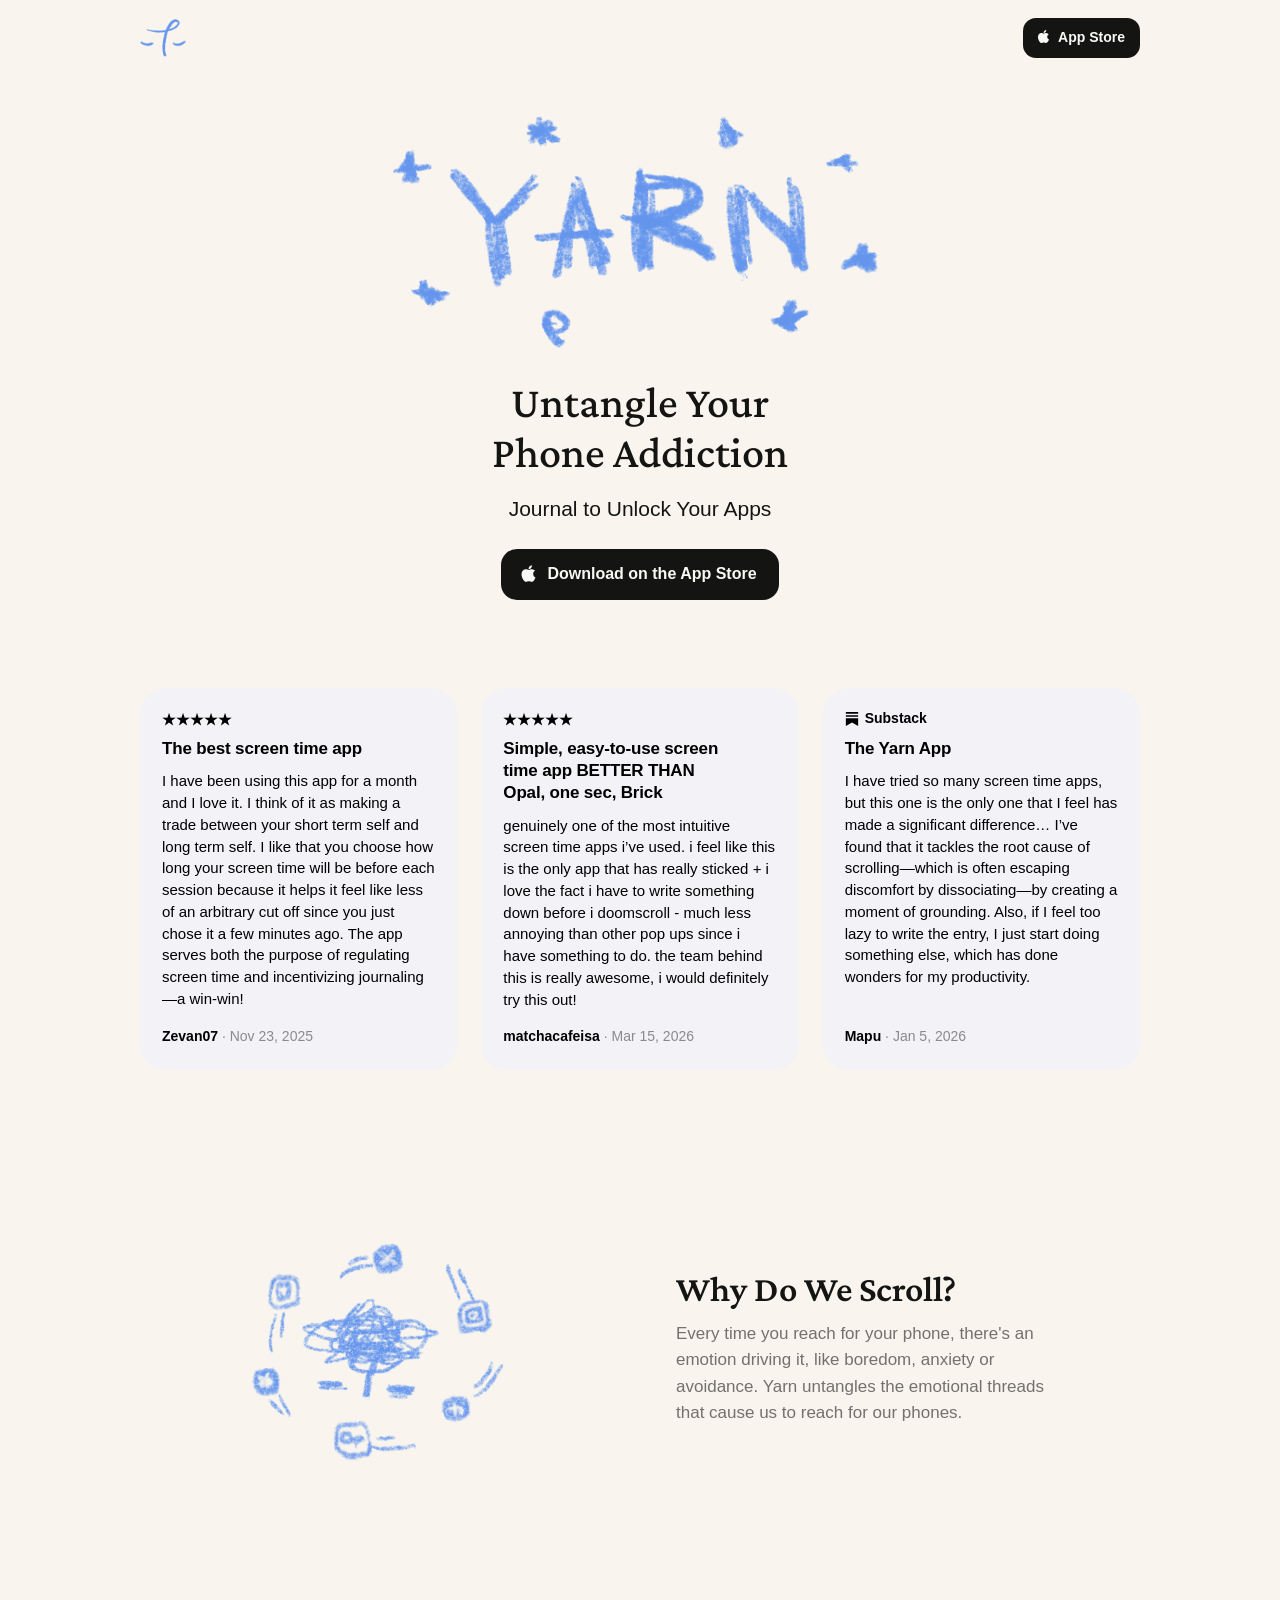
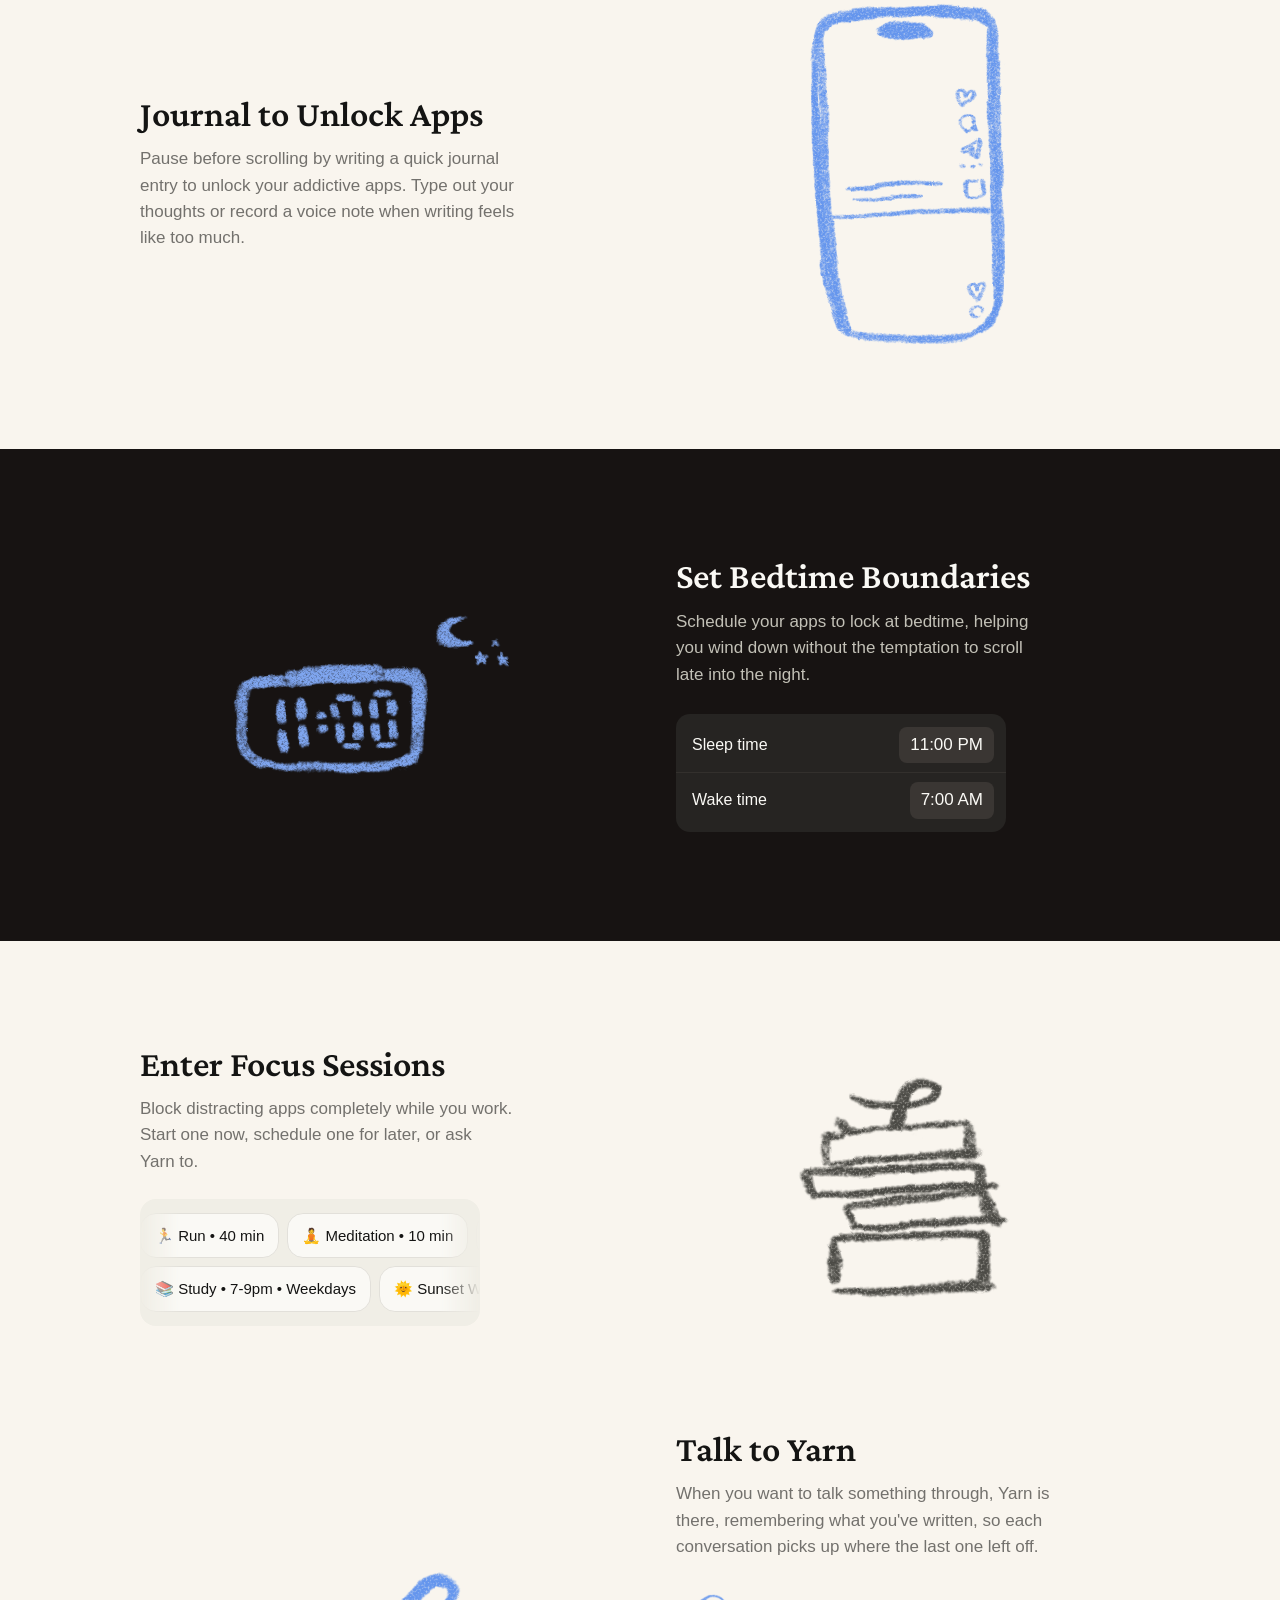
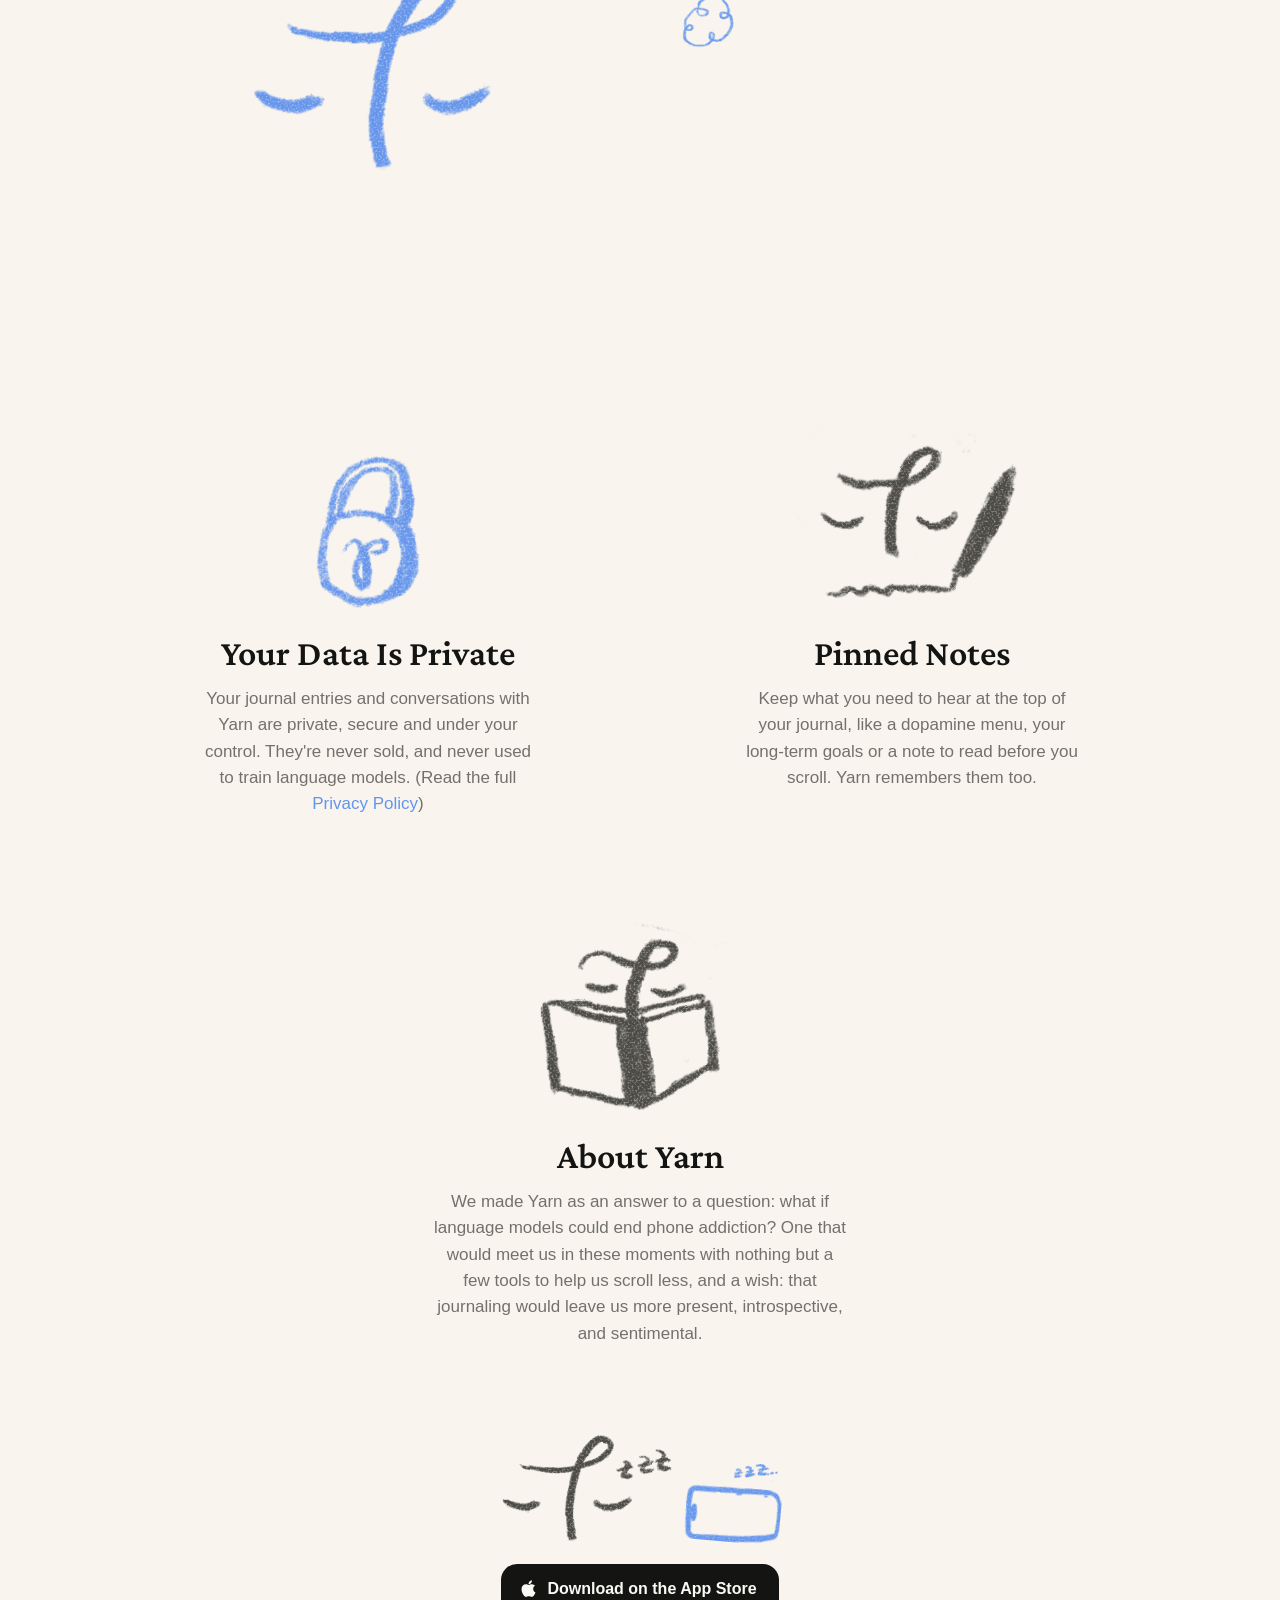
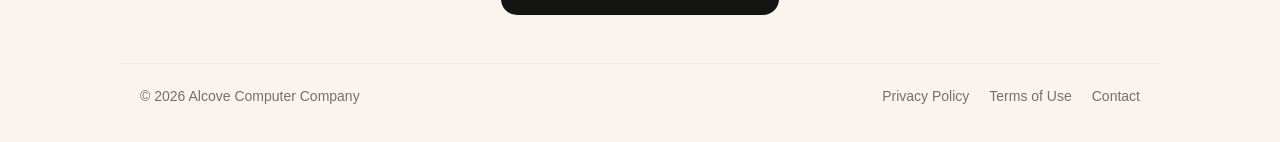
==== commit 29a63851: "Reviews: Mapu's card is titled with their own heading, "The Yarn App" The article's title is about t" ====
--- a/index.html
+++ b/index.html
@@ -25,7 +25,7 @@
 <meta property="og:url" content="https://www.alcovecomputer.com/">
 <link rel="canonical" href="https://www.alcovecomputer.com/">
 <meta name="twitter:card" content="summary_large_image">
-<link rel="stylesheet" href="site.53bd59a8.css">
+<link rel="stylesheet" href="site.a8ca5432.css">
 
 <!-- Wobble filters, four of each. Every frame a drawing moves to a different
      one at random: strokes shift a little on their own and the crayon grain
@@ -80,8 +80,8 @@
     <!-- The whole card links to the post. -->
     <a class="review" href="https://mapuc.substack.com/p/how-to-break-away-from-doomscrolling" target="_blank" rel="noopener">
       <div class="r-top"><svg class="p-logo" viewBox="0 0 24 24" aria-hidden="true"><path d="M22.539 8.242H1.46V5.406h21.08v2.836zM1.46 10.812V24L12 18.11 22.54 24V10.812H1.46zM22.54 0H1.46v2.836h21.08V0z"/></svg>Substack</div>
-      <h3>How to Break Away From Doomscrolling Without Quitting Social Media</h3>
-      <blockquote><b>The Yarn App:</b> I have tried so many screen time apps, but this one is the only one that I feel has made a significant difference… I’ve found that it tackles the root cause of scrolling—which is often escaping discomfort by dissociating—by creating a moment of grounding. Also, if I feel too lazy to write the entry, I just start doing something else, which has done wonders for my productivity.</blockquote>
+      <h3>The Yarn App</h3>
+      <blockquote>I have tried so many screen time apps, but this one is the only one that I feel has made a significant difference… I’ve found that it tackles the root cause of scrolling—which is often escaping discomfort by dissociating—by creating a moment of grounding. Also, if I feel too lazy to write the entry, I just start doing something else, which has done wonders for my productivity.</blockquote>
       <span class="r-by"><b>Mapu</b> · <time datetime="2026-01-05">Jan 5, 2026</time></span>
     </a>
   </section>
--- a/site.a8ca5432.css
+++ b/site.a8ca5432.css
@@ -0,0 +1,316 @@
+/* Layout: one calm column like a journal page; drawings sit beside short lines of copy, and one night band in the middle, the way the app's onboarding turns to night.
+*/
+:root{
+  --paper:#F9F5EE;        /* white with a little warmth, like paper */
+  --card:#EFEAE0;         /* warm divider tone for the paper */
+  --ink:#141413;          /* primaryText */
+  --soft:#73716D;         /* secondaryText */
+  --pencil:#4A4944;       /* the books / journal drawings' grey */
+  --blue:#6495ED;         /* cornflower, the onboarding blue */
+  --button:#141413;
+  --button-text:#FAF9F5;
+  --night:#171312;
+  --night-text:#FAF9F5;
+  --night-soft:#C2C0B6;
+  --night-card:#262422;
+  --night-pill:#3A3633;
+  --night-line:#33302D;
+  --app-card:#F0EEE6;       /* the app's card behind the focus presets */
+  --app-pill:#FAF9F5;
+  --app-pill-line:#E2E0DA;
+  --app-row-line:#C2C0B6;    /* the schedule row's thin border */
+  --app-chip:#E2E0DA;
+  --app-inset:#FAF9F5;       /* the lighter box inside Yarn's cards */
+  --app-line:#D9D7D1;
+  --app-button:#6F9BD6;      /* Yarn's card buttons (the app's cornflower) */
+  --app-button-text:#FAF9F5;
+  --pin:#F2B900;             /* pinned-note yellow */
+  --mark:#D9E4FA;          /* selected text: a solid pale cornflower, like a highlighter */
+  --night-mark:#3D5A94;
+  --serif:"Crimson Pro","Iowan Old Style","Palatino Linotype",Georgia,serif;
+  color-scheme:light;
+  --sans:-apple-system,BlinkMacSystemFont,"SF Pro Text","Helvetica Neue",Arial,sans-serif;
+}
+
+/* Dark mode follows the visitor's phone, in the app's own dark background, so a late-night
+   visit isn't a bright page. The whole page is night then, so the night band blends in. */
+@media (prefers-color-scheme: dark){
+  :root:not([data-theme="light"]){
+      --paper:#171312; --card:#262422; --ink:#F8F8F7; --soft:#C2C0B6; --pencil:#F0EEE6;
+    --blue:#7FA6F0; --button:#F8F8F7; --button-text:#141413;
+    --night:#171312; --night-card:#262422; --night-pill:#32302D; --night-line:#2E2B29;
+    --app-card:#262422; --app-pill:#171312; --app-pill-line:#3A3631; --app-row-line:#4E4B47; --app-chip:#3A3733;
+    --app-inset:#32302D; --app-line:#454340; --app-button:#9BBEFF; --app-button-text:#262422; --pin:#FEC754;
+    --mark:#3D5A94; color-scheme:dark;
+  }
+}
+:root[data-theme="dark"]{
+      --paper:#171312; --card:#262422; --ink:#F8F8F7; --soft:#C2C0B6; --pencil:#F0EEE6;
+    --blue:#7FA6F0; --button:#F8F8F7; --button-text:#141413;
+    --night:#171312; --night-card:#262422; --night-pill:#32302D; --night-line:#2E2B29;
+    --app-card:#262422; --app-pill:#171312; --app-pill-line:#3A3631; --app-row-line:#4E4B47; --app-chip:#3A3733;
+    --app-inset:#32302D; --app-line:#454340; --app-button:#9BBEFF; --app-button-text:#262422; --pin:#FEC754;
+    --mark:#3D5A94; color-scheme:dark;
+}
+
+html{scroll-behavior:smooth}
+/* No browser margin round the page, so the night band runs edge to edge. */
+html,body{margin:0}
+/* Nothing may stick out sideways: on iPhone that makes Safari zoom the whole page out. */
+html,body{overflow-x:hidden}
+@supports (overflow:clip){html,body{overflow-x:clip}}
+body{background:var(--paper);color:var(--ink);font-family:var(--sans);font-size:17px;line-height:1.55;-webkit-font-smoothing:antialiased}
+a{color:inherit}
+.wrap{max-width:1000px;margin:0 auto;padding-left:max(20px,env(safe-area-inset-left,0px));padding-right:max(20px,env(safe-area-inset-right,0px))}
+[hidden]{display:none!important}
+/* Hidden but still read by Google and screen readers. clip-path as well as clip, so Safari shows no stray pixel of it. */
+.sr{position:absolute;width:1px;height:1px;margin:-1px;padding:0;border:0;overflow:hidden;clip:rect(0 0 0 0);clip-path:inset(50%);white-space:nowrap}
+::selection{background:var(--mark);color:var(--ink)}
+.night ::selection{background:var(--night-mark);color:var(--night-text)}
+:focus-visible{outline:2.5px solid var(--blue);outline-offset:3px;border-radius:6px}
+
+/* ---------- Drawings ----------
+   Every drawing is the original PNG used as a mask and filled with a theme
+   colour, so the same art recolours itself for light and dark. A .fig has
+   the drawing's own proportions, so its parts (cut from the same drawing,
+   same canvas) line up exactly and can move on their own.
+   .boil runs it through a wobble filter that changes every 0.15s (the
+   logo's own frame rate), each drawing on its own beat: strokes shift a
+   little and the crayon grain changes, as if traced again by hand. */
+.fig,.drawing{position:relative;display:block;max-width:100%}
+.fig{aspect-ratio:var(--ar)}
+.ink{position:absolute;inset:0;background:var(--c,var(--blue));
+  -webkit-mask:var(--src) center/contain no-repeat;mask:var(--src) center/contain no-repeat}
+.ink.off{visibility:hidden}
+.boil{filter:url(#boil0)}
+.boil[data-b="1"]{filter:url(#boil1)}
+.boil[data-b="2"]{filter:url(#boil2)}
+.boil[data-b="3"]{filter:url(#boil3)}
+.boil.fine{filter:url(#fine0)}
+.boil.fine[data-b="1"]{filter:url(#fine1)}
+.boil.fine[data-b="2"]{filter:url(#fine2)}
+.boil.fine[data-b="3"]{filter:url(#fine3)}
+.blue{--c:var(--blue)}
+.pencil{--c:var(--pencil)}
+
+/* Stop-motion timing: every move holds a pose, then snaps to the next. */
+@keyframes bump{0%{transform:scale(1.035,.965)}50%{transform:scale(.985,1.015)}100%{transform:none}}
+.layers{position:absolute;inset:0}
+.bump{animation:bump .25s steps(1);transform-origin:50% 100%}
+
+/* Parts that move on their own */
+@keyframes zzz{0%{translate:0 0}25%{translate:1.5% -4%}50%{translate:3% -8%}75%{translate:1.5% -4%}}
+@keyframes rock{0%{rotate:-7deg}50%{rotate:5deg}}
+@keyframes blink{0%{visibility:visible}50%{visibility:hidden}}
+@keyframes twinkle{0%,70%{visibility:visible}72%{visibility:hidden}84%{visibility:visible}}
+@keyframes write{
+  0%{rotate:0deg;translate:0 0}8%{rotate:-3deg;translate:-.6% 0}16%{rotate:2deg;translate:.4% -.4%}
+  24%{rotate:-2.5deg;translate:-.4% 0}32%{rotate:1.5deg;translate:.6% -.3%}40%,100%{rotate:0deg;translate:0 0}
+}
+/* A swipe: a long pause, then the screen slides up in five stop-motion steps. */
+@keyframes flick{0%,50%{translate:0 0}55%{translate:0 -12%}60%{translate:0 -32%}65%{translate:0 -58%}70%{translate:0 -82%}75%,100%{translate:0 -100%}}
+.zzz{animation:zzz 2.4s steps(1) infinite}
+.moon{animation:rock 2s steps(1) infinite;transform-origin:77% 10%}
+.colon{animation:blink 1s steps(1) infinite}
+.stars{animation:twinkle 3s steps(1) infinite}
+/* The phone's light on Yarn's face changes as the videos change. */
+@keyframes flicker{0%{visibility:visible}14%{visibility:hidden}22%{visibility:visible}46%{visibility:hidden}58%{visibility:visible}66%{visibility:hidden}88%{visibility:visible}}
+.glow-hi{animation:flicker 2.6s steps(1) infinite}
+.ring{position:absolute;inset:0}
+.pen{animation:write 2.2s steps(1) infinite;transform-origin:67% 86%}
+.feed{position:absolute;inset:0;clip-path:inset(11.9% 8.7% 5.1% 11.3%)}
+.feed .ink{animation:flick 1.6s steps(1) infinite}
+.feed .ink.next{top:100%;bottom:-100%}
+
+/* ---------- Header ---------- */
+.top{display:flex;align-items:center;justify-content:space-between;gap:16px;padding-block:18px}
+.brand{display:flex;align-items:center;gap:10px;text-decoration:none}
+.brand .fig{width:46px}
+.nav{display:flex;align-items:center;gap:22px;font-size:15px;font-weight:500}
+.nav a.text{text-decoration:none;color:var(--soft)}
+.nav a.text:hover{color:var(--ink)}
+
+/* The whole button tilts as one piece and snaps there, like a card nudged by hand. */
+.store{display:inline-flex;align-items:center;gap:9px;background:var(--button);color:var(--button-text);
+  text-decoration:none;font-weight:600;font-size:16px;padding:13px 22px 13px 18px;border-radius:16px}
+.store:hover{transform:rotate(-2deg) translateY(-1px)}
+.store:active{transform:rotate(1deg) translateY(1px)}
+.store svg{width:19px;height:19px;flex:none;fill:currentColor;margin-top:-2px}
+.store.small{font-size:14px;padding:9px 15px 9px 13px;border-radius:13px;gap:7px}
+.store.small svg{width:15px;height:15px}
+
+/* ---------- Hero ---------- */
+.hero{display:flex;flex-direction:column;align-items:center;text-align:center;padding-block:28px 88px;gap:24px}
+.hero .logo{width:min(520px,92%);cursor:pointer}
+.hero .lede{font-family:var(--serif);font-size:clamp(30px,4.6vw,44px);line-height:1.12;font-weight:500;max-width:18ch;text-wrap:balance;margin:0}
+.hero .tagline{font-size:21px;margin:-8px 0 0;color:var(--ink)}
+.hero p.sub{color:var(--soft);max-width:44ch;margin:0;text-wrap:pretty}
+.meta{font-size:13.5px;color:var(--soft)}
+
+/* ---------- Features ---------- */
+.features{display:grid;gap:clamp(56px,9vw,104px);padding-block:24px 104px}
+.feature{display:grid;grid-template-columns:minmax(0,1fr) minmax(0,1fr);align-items:center;gap:clamp(24px,6vw,72px)}
+.feature:nth-child(even) .art{order:2}
+/* After the night band the zigzag carries on: its drawing is on the left, so the next one goes right. */
+.after-night .feature:nth-child(odd) .art{order:2}
+.after-night .feature:nth-child(even) .art{order:0}
+/* Pinned Notes and Privacy as a pair: drawing above, text below, side by side. */
+.pair{display:grid;grid-template-columns:repeat(2,minmax(0,1fr));gap:clamp(40px,7vw,88px);align-items:start}
+.after-night .pair .feature .art{order:0;height:190px;align-items:flex-end}
+.pair .feature{grid-template-columns:minmax(0,1fr);justify-items:center;text-align:center;gap:26px}
+.pair .feature p{margin-inline:auto;max-width:36ch}
+.pair .writer{width:min(240px,60vw)}
+.pair .lock{width:min(104px,30vw)}
+.feature .art{display:flex;justify-content:center}
+.feature h2,.night h2,.about h2{font-family:var(--serif);font-weight:600;font-size:clamp(28px,3.6vw,36px);line-height:1.1;margin:0 0 12px;text-wrap:balance}
+.feature p,.night p{margin:0;max-width:40ch;color:var(--soft);text-wrap:pretty}
+.feature .copy{min-width:0}
+.phone-stage{position:relative;display:block;width:min(200px,56vw);aspect-ratio:275/471}
+.phone-stage .scene{height:100%}
+/* The spinning icons are full-size layers; keep their invisible corners inside the drawing. */
+.spinner{width:min(300px,76vw);overflow:hidden}
+@supports (overflow:clip){.spinner{overflow:clip}}
+.books{width:min(250px,64vw)}
+
+
+/* ---------- Night band ---------- */
+.night{background:var(--night);color:var(--night-text);--blue:#7FA6F0;--pencil:#F0EEE6}
+.night .wrap{display:grid;grid-template-columns:minmax(0,1fr) minmax(0,1fr);align-items:center;gap:clamp(24px,6vw,72px);padding-block:96px}
+.night p{color:var(--night-soft)}
+.night .copy{min-width:0}
+.stage{position:relative;width:min(300px,72vw);aspect-ratio:1;margin:0 auto}
+.scene{position:absolute;left:50%;top:50%;translate:-50% -50%;height:88%}
+.scene.wide{width:92%;height:auto}
+.scene.full{height:112%}
+
+.picker{margin:26px 0 0;max-width:330px;background:var(--night-card);border-radius:14px;padding:4px 0}
+.picker div{display:flex;align-items:center;justify-content:space-between;gap:16px;padding:9px 12px 9px 16px}
+.picker div+div{border-top:1px solid var(--night-line)}
+.picker dt{font-size:16px;color:var(--night-text)}
+.picker dd{margin:0;background:var(--night-pill);color:var(--night-text);border-radius:8px;padding:5px 11px;font-size:17px;font-weight:500;font-variant-numeric:tabular-nums}
+
+/* ---------- Focus presets (from the app) ---------- */
+.presets{margin-top:24px;max-width:340px;background:var(--app-card);border-radius:16px;padding:14px 0;display:grid;gap:8px;overflow:hidden}
+/* Only the pills fade at the sides, like the app; the card stays solid. */
+.preset-row{overflow:hidden;-webkit-mask:linear-gradient(90deg,transparent,#000 40px,#000 calc(100% - 40px),transparent);mask:linear-gradient(90deg,transparent,#000 40px,#000 calc(100% - 40px),transparent)}
+.preset-track{display:flex;gap:8px;width:max-content;animation:drift 60s linear infinite}
+.preset-row.right .preset-track{animation-direction:reverse;animation-duration:70s}
+.preset-track span{flex:none;font-size:15px;font-weight:500;color:var(--ink);background:var(--app-pill);border:1px solid var(--app-pill-line);border-radius:16px;padding:10px 14px;white-space:nowrap}
+@keyframes drift{to{transform:translateX(-50%)}}
+.presets{box-sizing:border-box;width:100%}
+
+/* ---------- Yarn's cards (Talk to Yarn) ----------
+   Copied from the app's chat cards: card, header, lighter inset box, button. */
+.yarn-chat{position:relative;width:100%;max-width:340px;height:330px;margin-top:24px}
+.face{width:min(240px,62vw)}
+.chat-scene{position:absolute;inset:0;display:flex;align-items:flex-start;justify-content:flex-start}
+/* The chat's typing ball: small, top-left, where Yarn's reply starts. */
+.chat-scene .ball{width:60px;margin:4px 0 0 2px}
+.y-card{width:100%;box-sizing:border-box;background:var(--app-card);border:1px solid var(--app-line);border-radius:18px;padding:16px;display:grid;gap:14px;text-align:left}
+.y-head{display:flex;justify-content:space-between;align-items:flex-start;gap:12px}
+.y-title{font-family:var(--serif);font-weight:600;font-size:21px;line-height:1.15;color:var(--ink)}
+.y-sub{font-size:13px;font-weight:600;color:var(--soft);margin:4px 0 0 2px}
+.y-x{width:12px;height:12px;flex:none;color:var(--soft);margin-top:4px}
+.y-inset{background:var(--app-inset);border-radius:18px;padding:12px;display:grid;gap:10px}
+.y-row{display:flex;justify-content:space-between;align-items:baseline}
+.y-row span{font-size:13px;font-weight:600;color:var(--soft)}
+.y-row b{font-size:15px;font-weight:600;color:var(--ink)}
+.y-row em{font-size:15px;font-style:normal;color:var(--ink)}
+.y-rule{height:1px;background:var(--app-line)}
+.y-btn{height:46px;border-radius:16px;background:var(--app-button);color:var(--app-button-text);font-size:16px;font-weight:600;display:flex;align-items:center;justify-content:center;gap:8px}
+.y-btn svg{width:15px;height:15px}
+.y-link{font-size:14px;font-weight:600;color:var(--soft);text-align:center;margin-top:-4px}
+.y-idea{background:var(--app-inset);border:1px solid var(--app-line);border-radius:18px;padding:12px 14px;display:grid;gap:4px;text-align:center}
+.y-idea small{font-size:11px;font-weight:700;letter-spacing:.02em;color:var(--soft)}
+.y-idea span{font-family:var(--serif);font-size:18px;font-weight:600;line-height:1.2;color:var(--pin)}
+.y-idea.prompt span{color:var(--app-button)}
+
+/* ---------- Reviews ----------
+   Two App Store reviews and Mapu's Substack post, three cards the same size, in the App
+   Store's greys and system font. Each reads top to bottom the same way: where it's from,
+   the title, the words, then who and when, which sits on the bottom edge of every card. */
+.reviews{display:grid;grid-template-columns:repeat(3,minmax(0,1fr));gap:clamp(14px,2.4vw,24px);padding-block:0 104px;
+  --r-card:#F2F2F7;--r-text:#000;--r-soft:#8A8A8E}
+@media (prefers-color-scheme: dark){:root:not([data-theme="light"]) .reviews{--r-card:#1C1C1E;--r-text:#FFF;--r-soft:#8D8D93}}
+:root[data-theme="dark"] .reviews{--r-card:#1C1C1E;--r-text:#FFF;--r-soft:#8D8D93}
+.review{margin:0;display:flex;flex-direction:column;gap:10px;background:var(--r-card);color:var(--r-text);border-radius:26px;padding:22px;text-align:left;text-decoration:none;
+  font-family:-apple-system,BlinkMacSystemFont,"SF Pro Text","Helvetica Neue",Arial,sans-serif}
+a.review:hover h3{text-decoration:underline;text-underline-offset:3px}
+.r-top{display:flex;align-items:center;gap:6px;height:18px;font-size:14px;font-weight:600;color:var(--r-text)}
+.review .rating{font-size:15px;letter-spacing:1px;color:var(--r-text)}
+.p-logo{width:14px;height:14px;fill:currentColor}
+.review h3{margin:0;font-size:17px;line-height:1.3;font-weight:600;letter-spacing:-.01em;text-wrap:balance}
+.review blockquote{margin:0;flex:1;font-size:15px;line-height:1.45;text-wrap:pretty}
+.review figcaption,.r-by{margin-top:6px;font-size:14px;color:var(--r-soft)}
+.review figcaption b,.r-by b{font-weight:600;color:var(--r-text)}
+
+/* ---------- About ---------- */
+/* About is centred, a change of pace after the zigzag and the pair. */
+.about{padding-block:0 8px}
+.about .wrap{display:flex;flex-direction:column;align-items:center;gap:26px}
+.about .copy{min-width:0;max-width:46ch;text-align:center}
+.about .manifesto{text-align:center}
+.manifesto{margin:0;max-width:44ch;color:var(--soft);text-wrap:pretty}
+.writer{width:min(270px,66vw)}
+.reader{width:min(200px,54vw);order:-1}
+
+/* ---------- Privacy ---------- */
+.features.after-night{padding-block:104px}
+.lock{width:min(140px,40vw)}
+/* Sits at the end of the privacy line, as part of the text. */
+.more{font:inherit;color:var(--blue);text-decoration:none}
+.more:hover{color:var(--ink)}
+
+/* ---------- End ---------- */
+.end{display:flex;flex-direction:column;align-items:center;text-align:center;gap:16px;padding-block:80px 48px}
+.bedside{display:flex;align-items:flex-end;gap:10px;margin-bottom:6px}
+.end .sleepy{width:170px}
+.lying{display:flex;flex-direction:column;align-items:flex-start;gap:6px;width:96px}
+.flat{width:96px;rotate:5deg;transform-origin:50% 100%}
+.phone-zs{width:44px;margin-left:52px;animation:rise 2.4s steps(1) -1.2s infinite}
+@keyframes rise{0%{translate:0 0}25%{translate:1px -5px}50%{translate:2px -10px}75%{translate:1px -5px}}
+.foot{display:flex;flex-wrap:wrap;justify-content:space-between;gap:12px 24px;border-top:1.5px solid var(--card);padding-block:22px 34px;font-size:14px;color:var(--soft)}
+.foot nav{display:flex;gap:20px;flex-wrap:wrap}
+.foot a{text-decoration:none}
+.foot a:hover{color:var(--ink)}
+
+@media (max-width:860px){.reviews{grid-template-columns:minmax(0,1fr);max-width:520px}}
+@media (max-width:720px){
+  .feature,.night .wrap,.pair{grid-template-columns:minmax(0,1fr)}
+  .feature .art,.feature:nth-child(even) .art,.after-night .feature:nth-child(odd) .art{order:0}
+  .feature,.night .copy{text-align:center}
+  .feature p,.night p,.manifesto{margin-inline:auto}
+  .picker{margin-inline:auto;text-align:left}
+  .presets,.yarn-chat{margin-inline:auto}
+  .about .reader{order:-1}
+  .nav a.text{display:none}
+  .night .wrap{padding-block:72px}
+}
+@media (prefers-reduced-motion: reduce){
+  .boil,.boil[data-b]{filter:none}
+  .preset-track,.bump,.glow-hi,.phone-zs,.zzz,.moon,.colon,.stars,.pen,.feed .ink{animation:none}
+  .store:hover,.store:active{transform:none}
+}
+
+/* ---------- Terms and privacy ---------- */
+.legal{max-width:720px;padding-block:32px 88px}
+.legal-head{display:flex;flex-direction:column;align-items:flex-start;gap:6px;margin-bottom:40px}
+.legal-head .drawing{height:104px;margin-bottom:14px}
+.legal h1{font-family:var(--serif);font-weight:600;font-size:clamp(36px,5vw,48px);line-height:1.05;margin:0}
+.legal .updated{color:var(--soft);font-size:14px;margin:0}
+.legal h2{font-family:var(--serif);font-weight:600;font-size:26px;line-height:1.2;margin:44px 0 10px}
+.legal h3{font-size:16px;font-weight:600;margin:24px 0 6px}
+.legal p,.legal li{text-wrap:pretty}
+.legal p{margin:0 0 12px}
+.legal ul,.legal ol{margin:0 0 14px;padding-left:22px;display:grid;gap:6px}
+.legal a{color:var(--blue);text-underline-offset:3px}
+.legal strong{font-weight:600}
+
+/* ---------- Contact ---------- */
+.contact-card{display:grid;gap:18px;margin-top:8px}
+.contact-card h2{margin-top:0}
+.email{display:flex;flex-wrap:wrap;align-items:center;gap:10px 14px}
+.email code{font-family:var(--serif);font-size:clamp(22px,3vw,26px);user-select:all;overflow-wrap:anywhere}
+.copy-btn{font:inherit;font-size:14px;font-weight:600;color:var(--button-text);background:var(--button);border:0;border-radius:11px;padding:8px 14px;cursor:pointer}
+.copy-btn:hover{transform:rotate(-2deg) translateY(-1px)}
+address{font-style:normal}
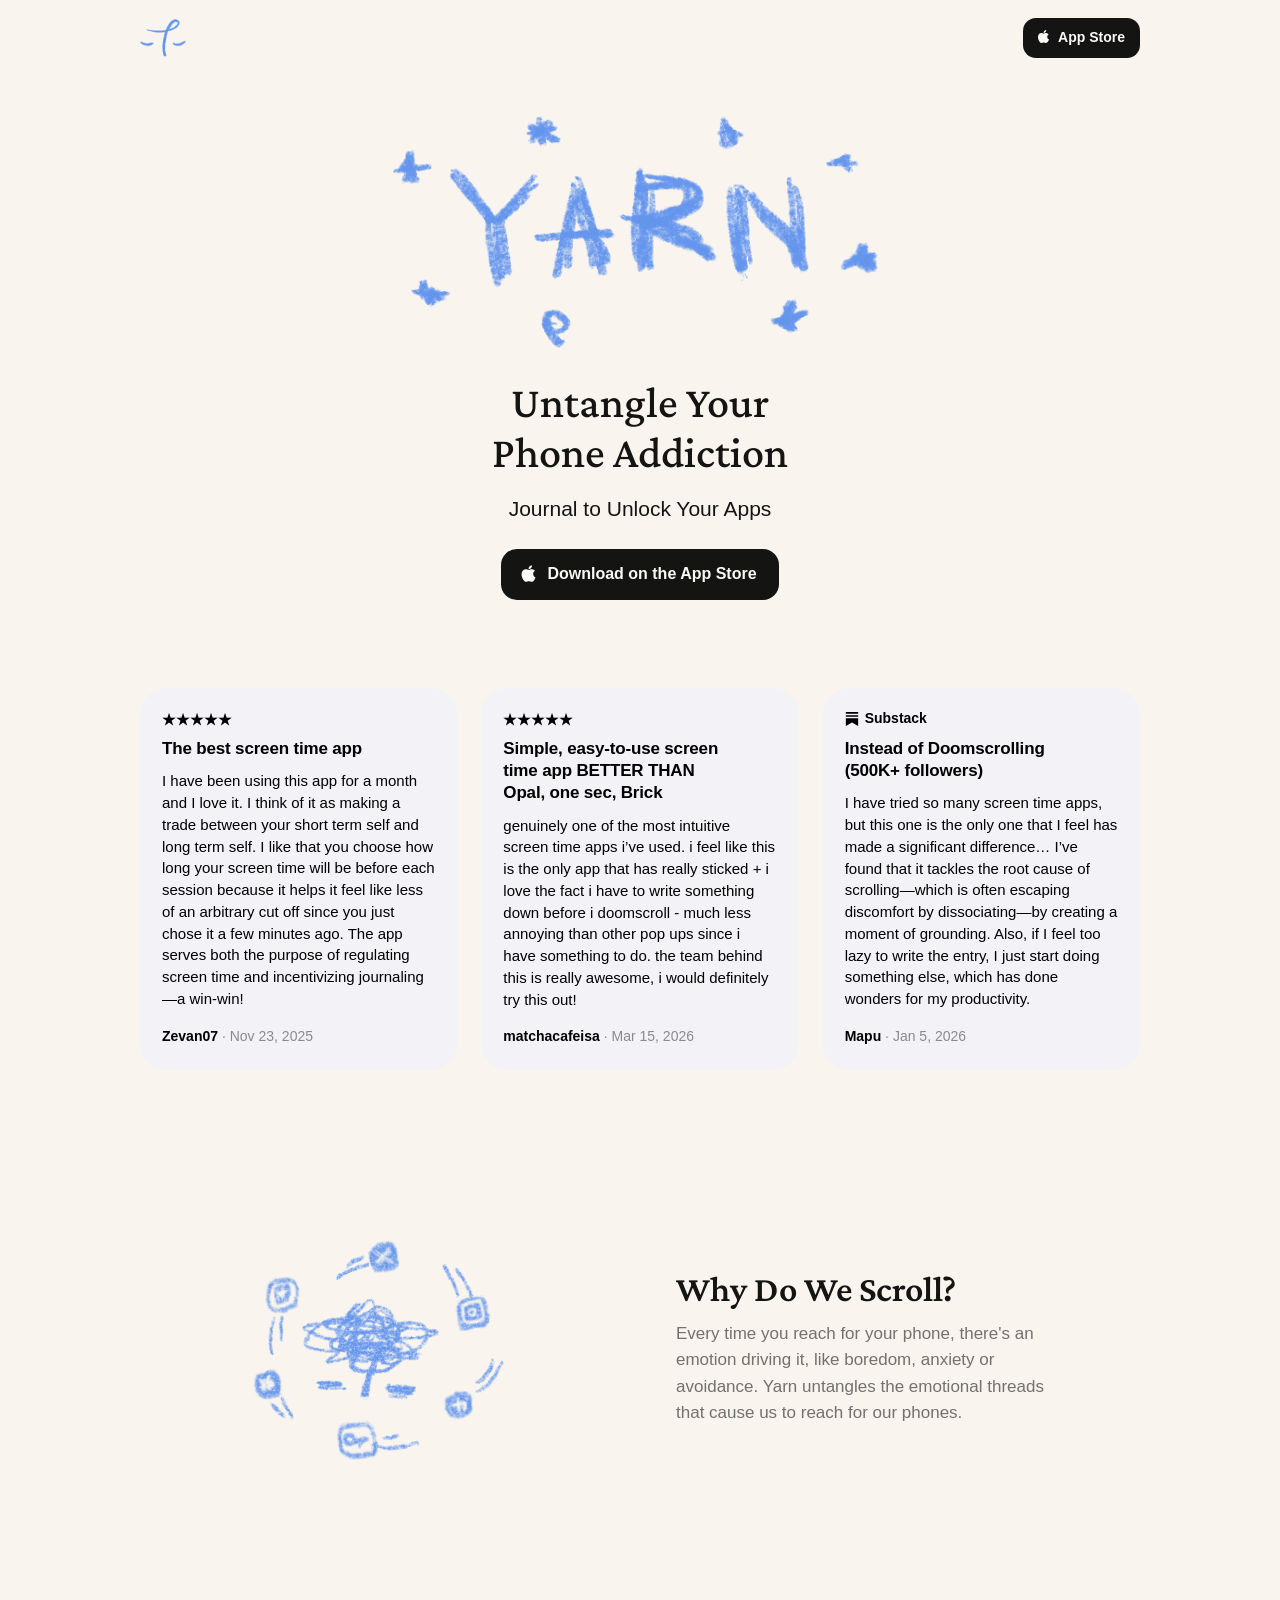
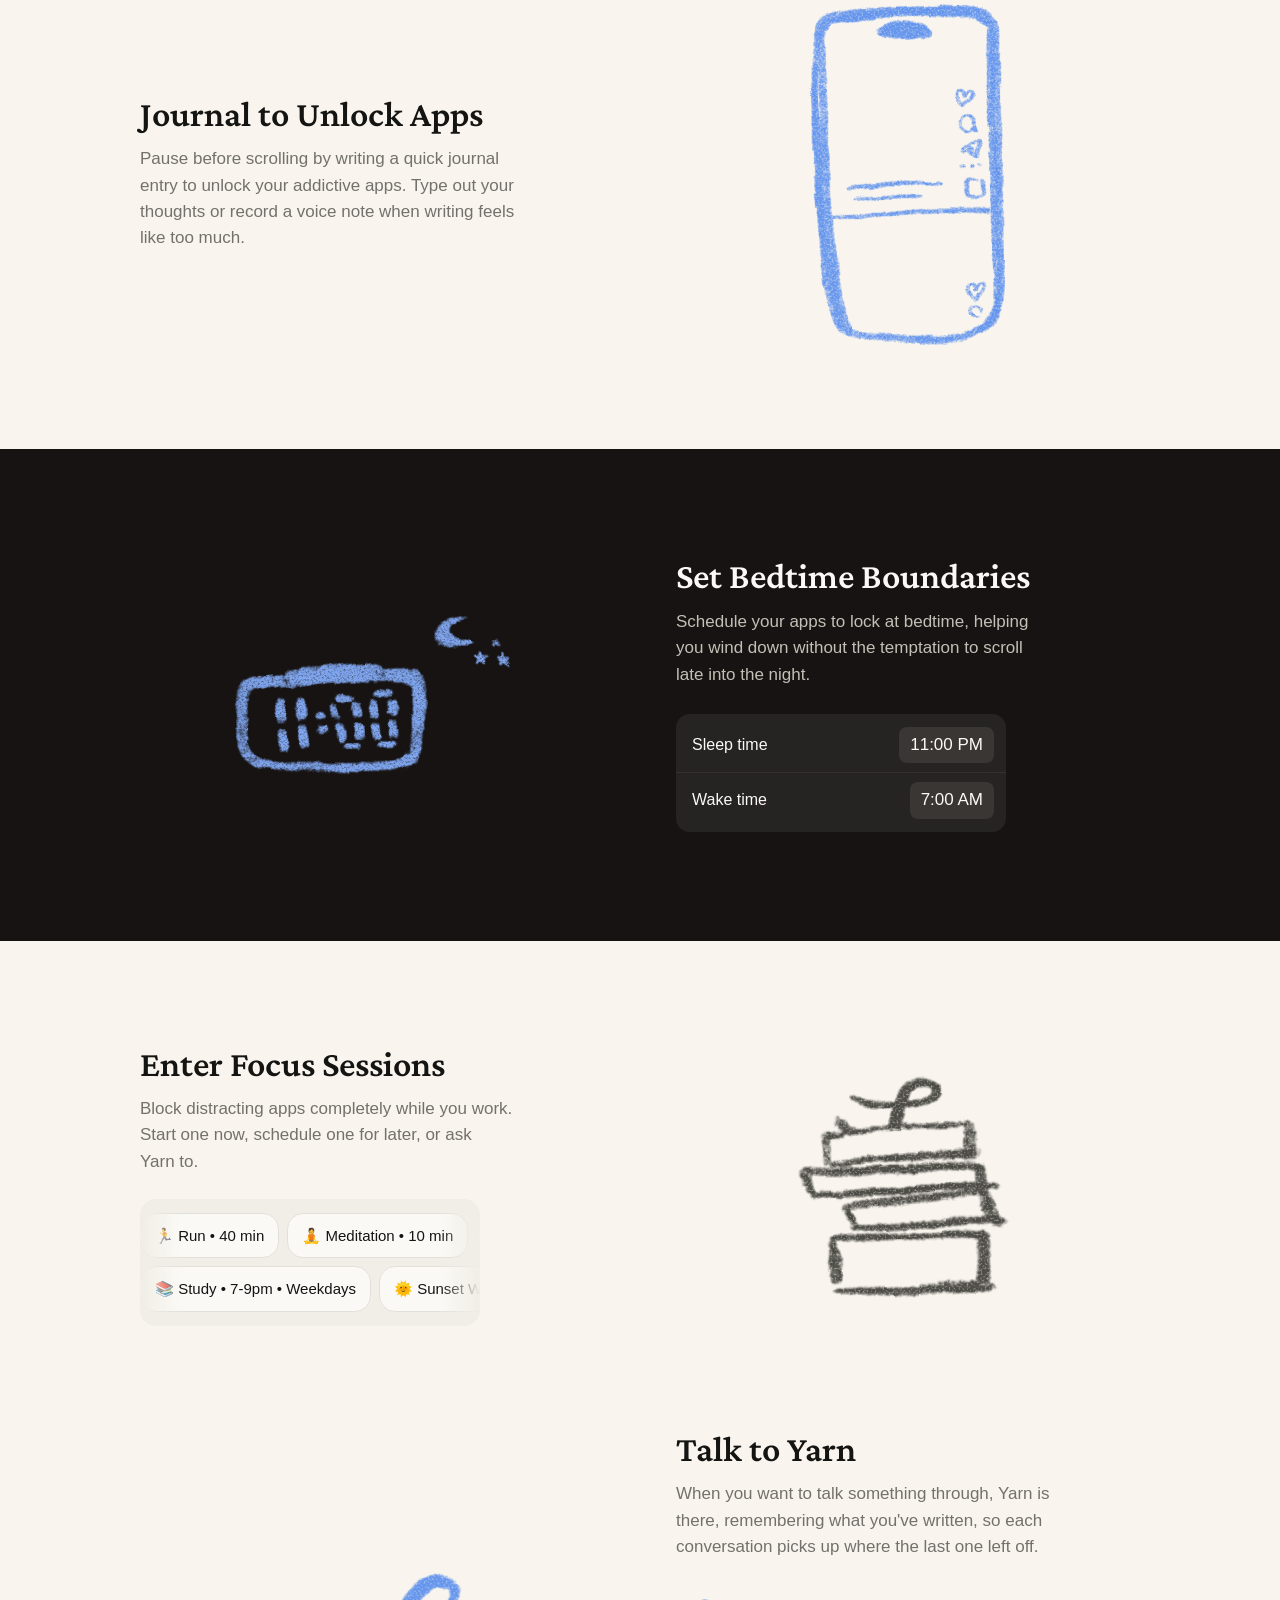
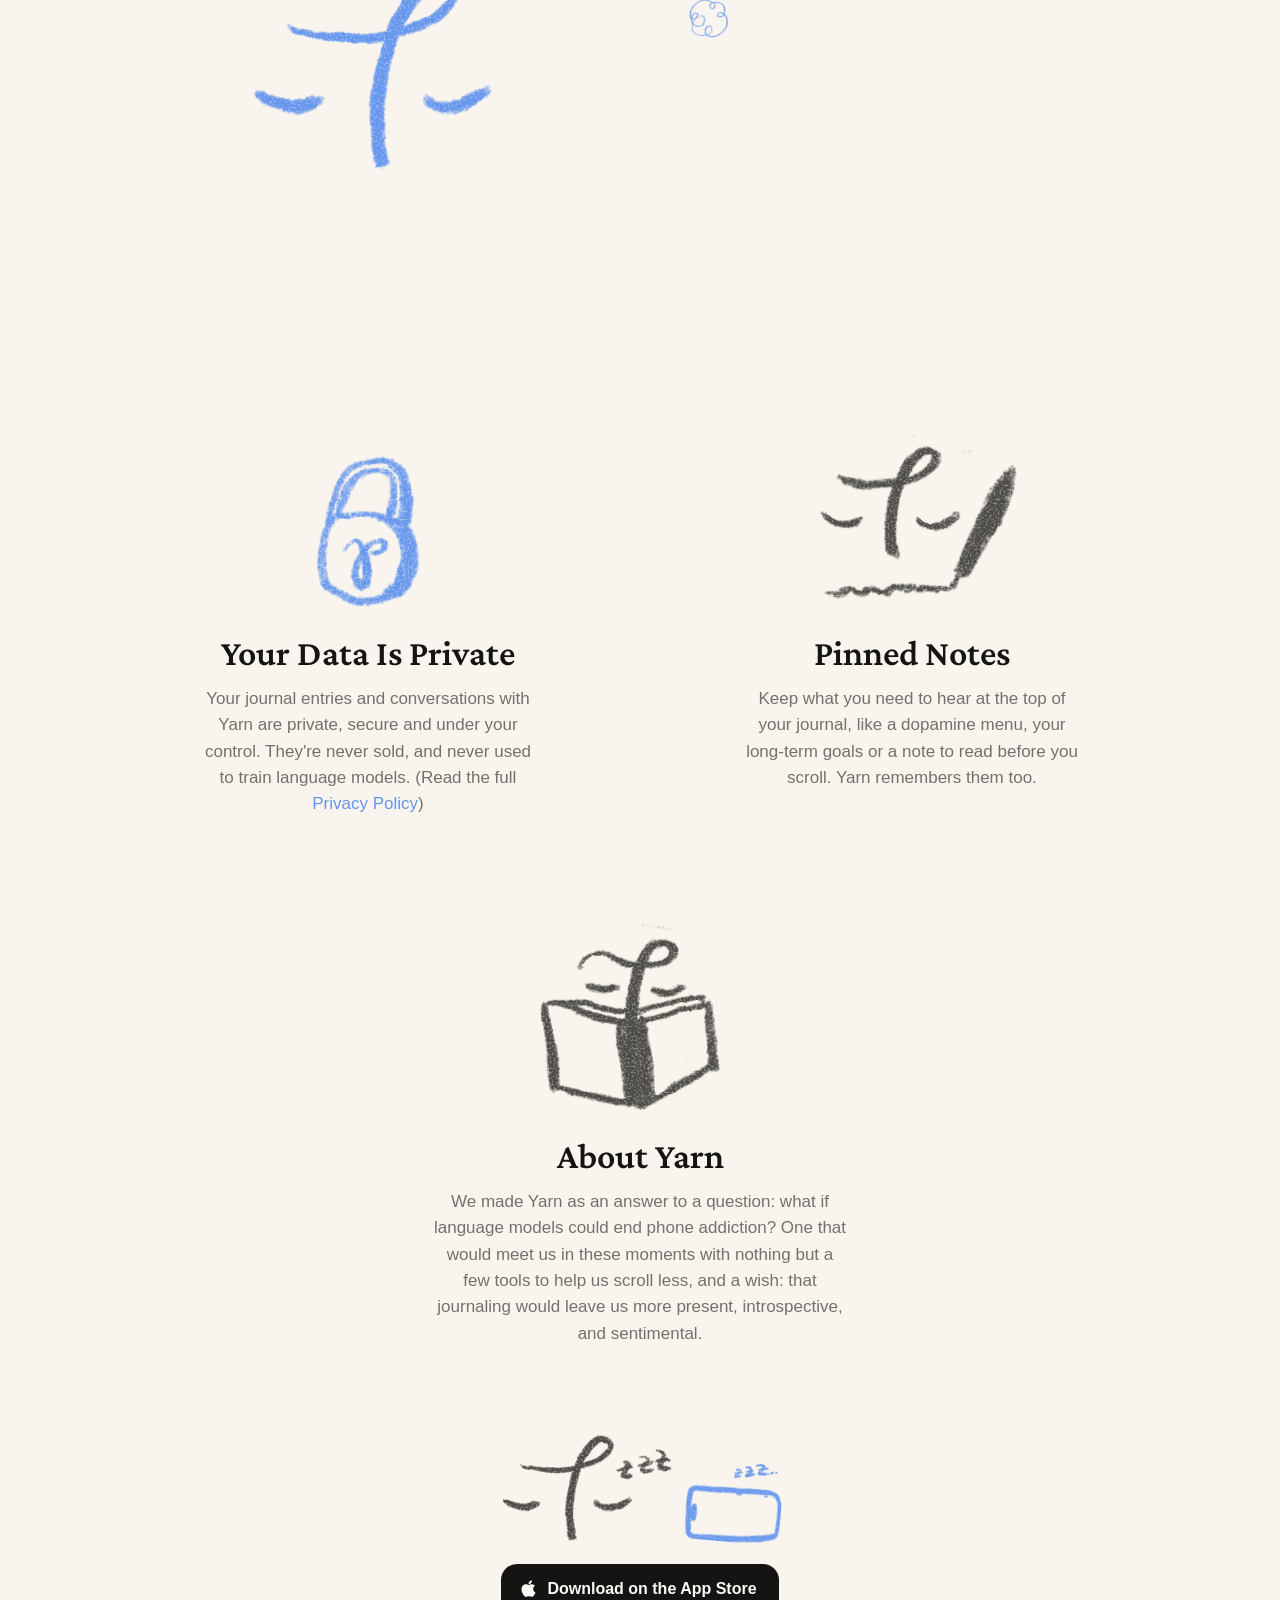
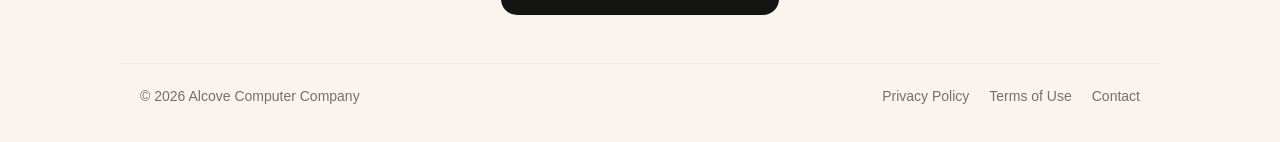
==== commit 9610218a: "Reviews: Mapu's card is titled with their Substack, Instead of Doomscrolling (500K+ followers) Co-Au" ====
--- a/index.html
+++ b/index.html
@@ -80,7 +80,7 @@
     <!-- The whole card links to the post. -->
     <a class="review" href="https://mapuc.substack.com/p/how-to-break-away-from-doomscrolling" target="_blank" rel="noopener">
       <div class="r-top"><svg class="p-logo" viewBox="0 0 24 24" aria-hidden="true"><path d="M22.539 8.242H1.46V5.406h21.08v2.836zM1.46 10.812V24L12 18.11 22.54 24V10.812H1.46zM22.54 0H1.46v2.836h21.08V0z"/></svg>Substack</div>
-      <h3>The Yarn App</h3>
+      <h3>Instead of Doomscrolling (500K+ followers)</h3>
       <blockquote>I have tried so many screen time apps, but this one is the only one that I feel has made a significant difference… I’ve found that it tackles the root cause of scrolling—which is often escaping discomfort by dissociating—by creating a moment of grounding. Also, if I feel too lazy to write the entry, I just start doing something else, which has done wonders for my productivity.</blockquote>
       <span class="r-by"><b>Mapu</b> · <time datetime="2026-01-05">Jan 5, 2026</time></span>
     </a>
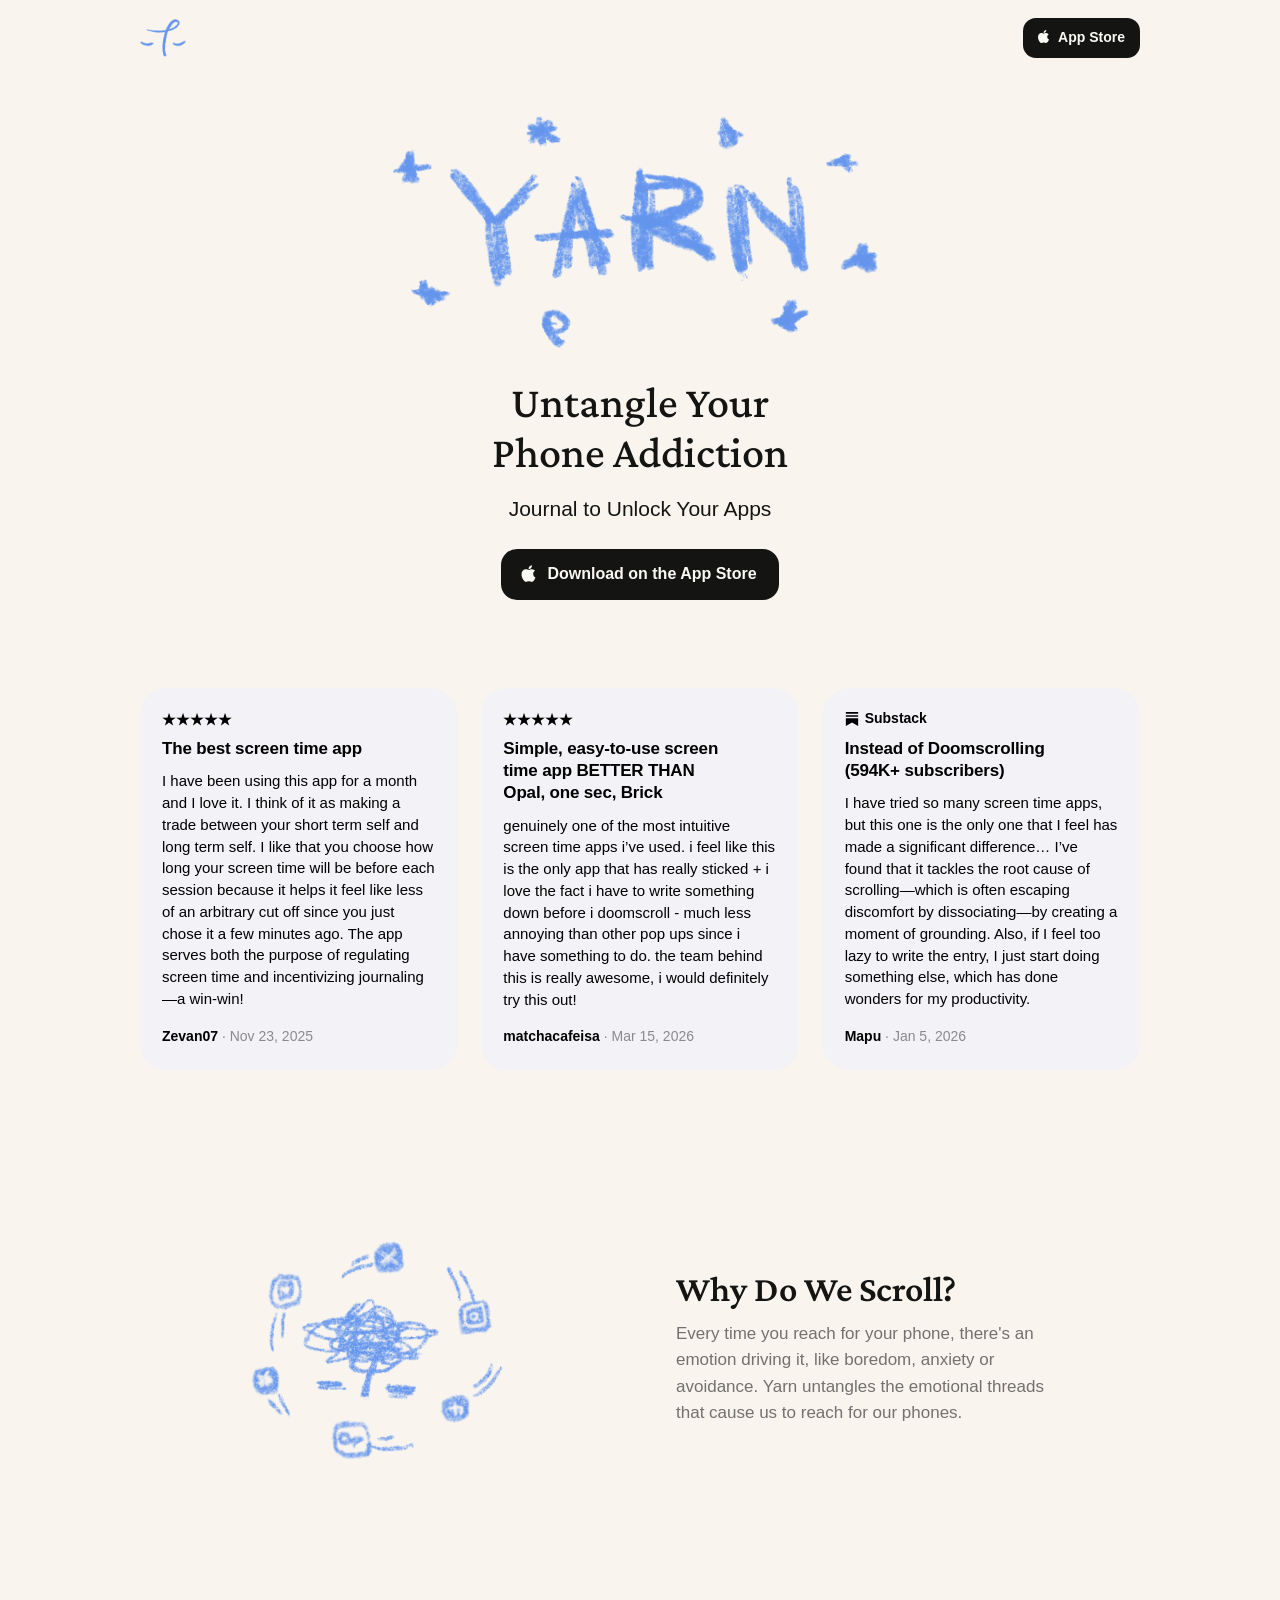
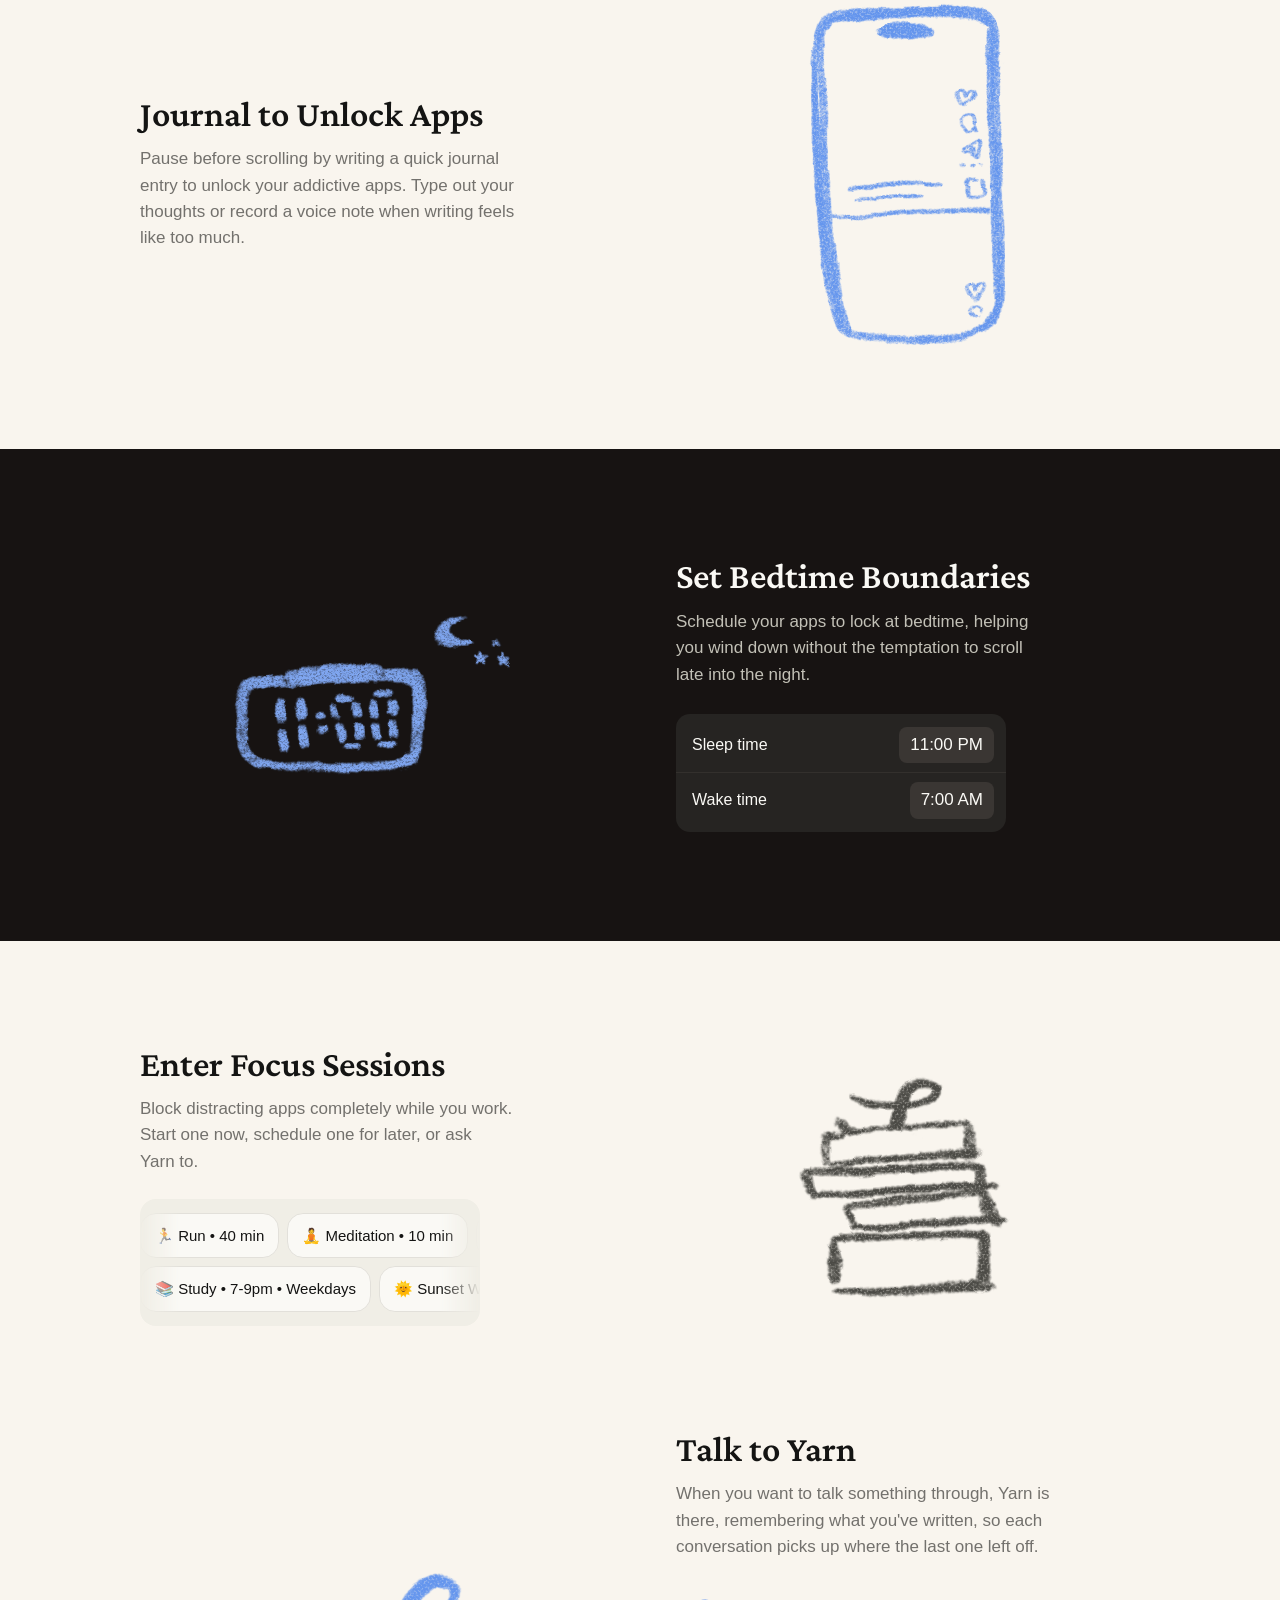
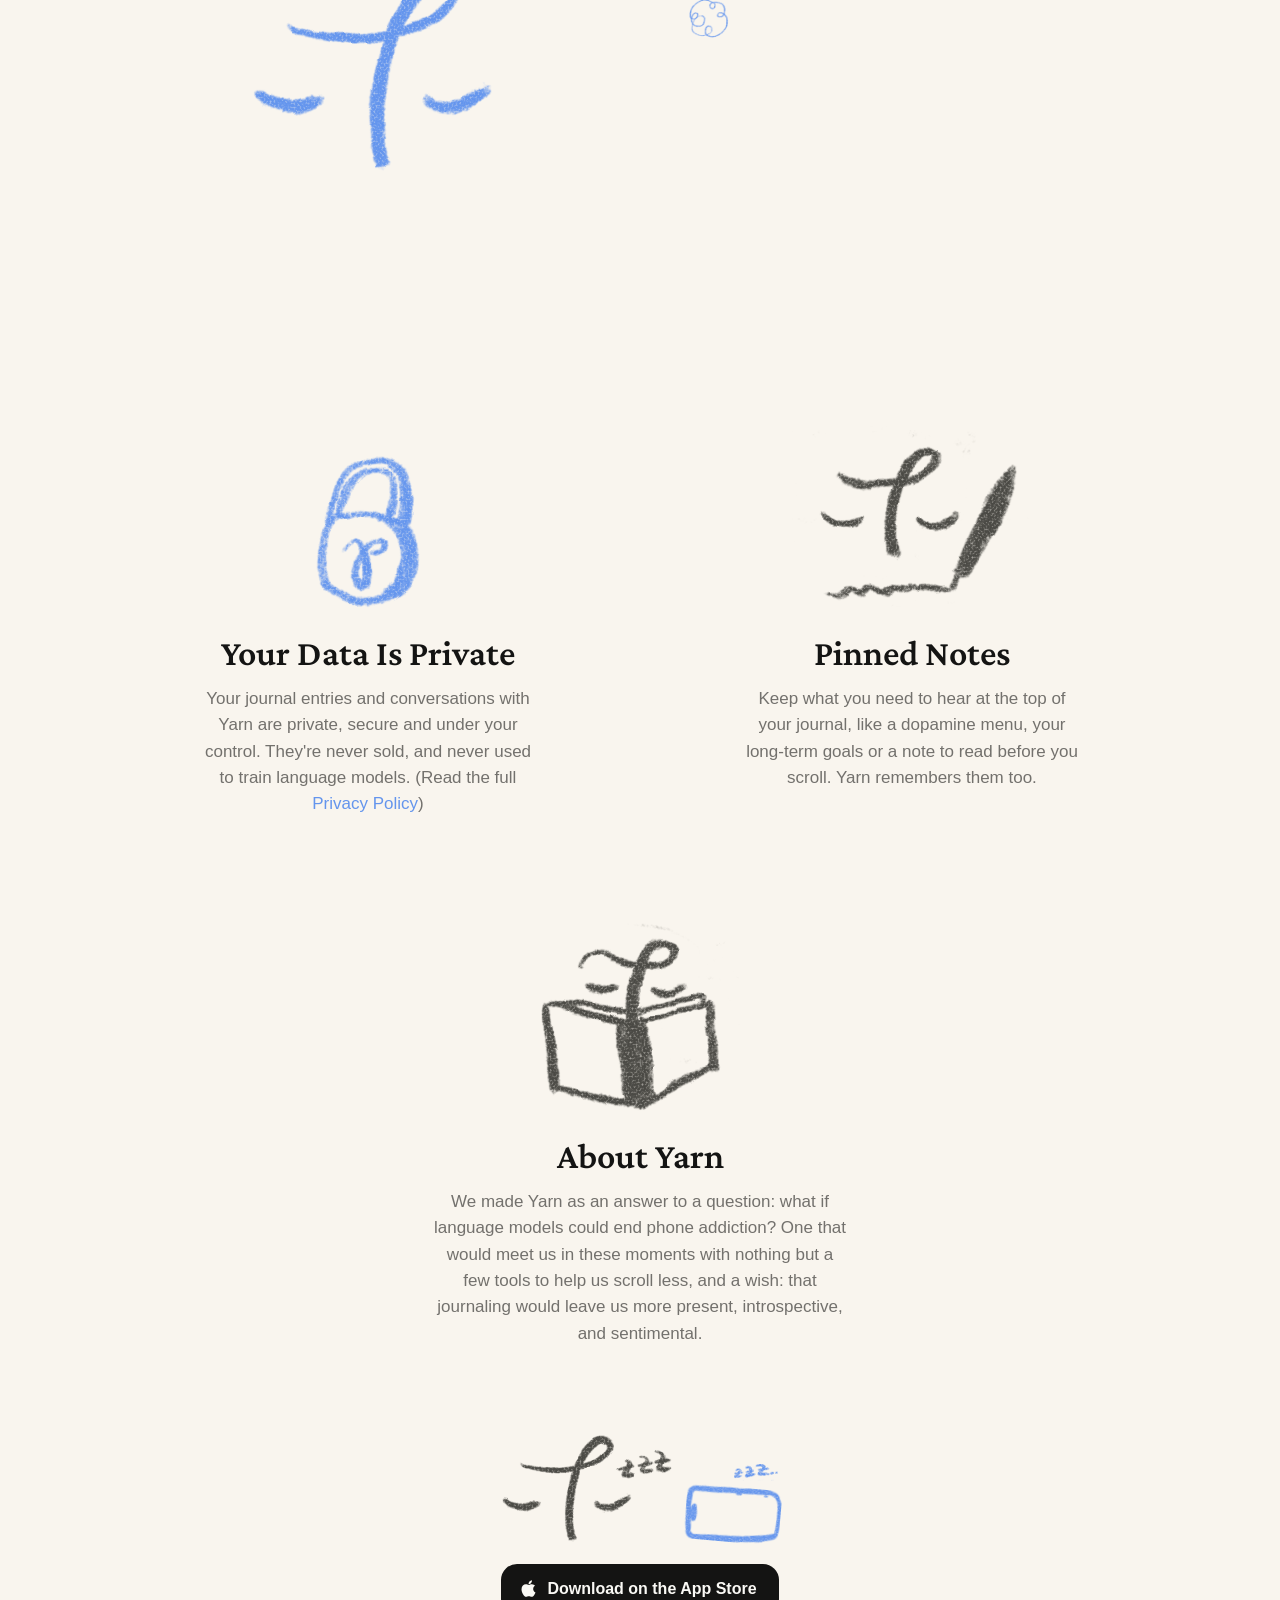
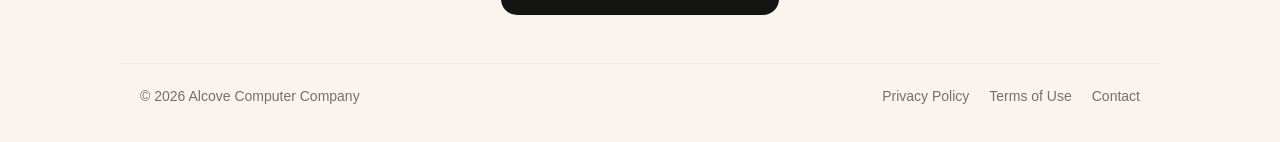
==== commit da34d2ef: "Reviews: Mapu's Substack has over 594,000 subscribers Co-Authored-By: Claude Opus 5.5 <noreply@anthr" ====
--- a/index.html
+++ b/index.html
@@ -80,7 +80,7 @@
     <!-- The whole card links to the post. -->
     <a class="review" href="https://mapuc.substack.com/p/how-to-break-away-from-doomscrolling" target="_blank" rel="noopener">
       <div class="r-top"><svg class="p-logo" viewBox="0 0 24 24" aria-hidden="true"><path d="M22.539 8.242H1.46V5.406h21.08v2.836zM1.46 10.812V24L12 18.11 22.54 24V10.812H1.46zM22.54 0H1.46v2.836h21.08V0z"/></svg>Substack</div>
-      <h3>Instead of Doomscrolling (500K+ followers)</h3>
+      <h3>Instead of Doomscrolling (594K+ subscribers)</h3>
       <blockquote>I have tried so many screen time apps, but this one is the only one that I feel has made a significant difference… I’ve found that it tackles the root cause of scrolling—which is often escaping discomfort by dissociating—by creating a moment of grounding. Also, if I feel too lazy to write the entry, I just start doing something else, which has done wonders for my productivity.</blockquote>
       <span class="r-by"><b>Mapu</b> · <time datetime="2026-01-05">Jan 5, 2026</time></span>
     </a>
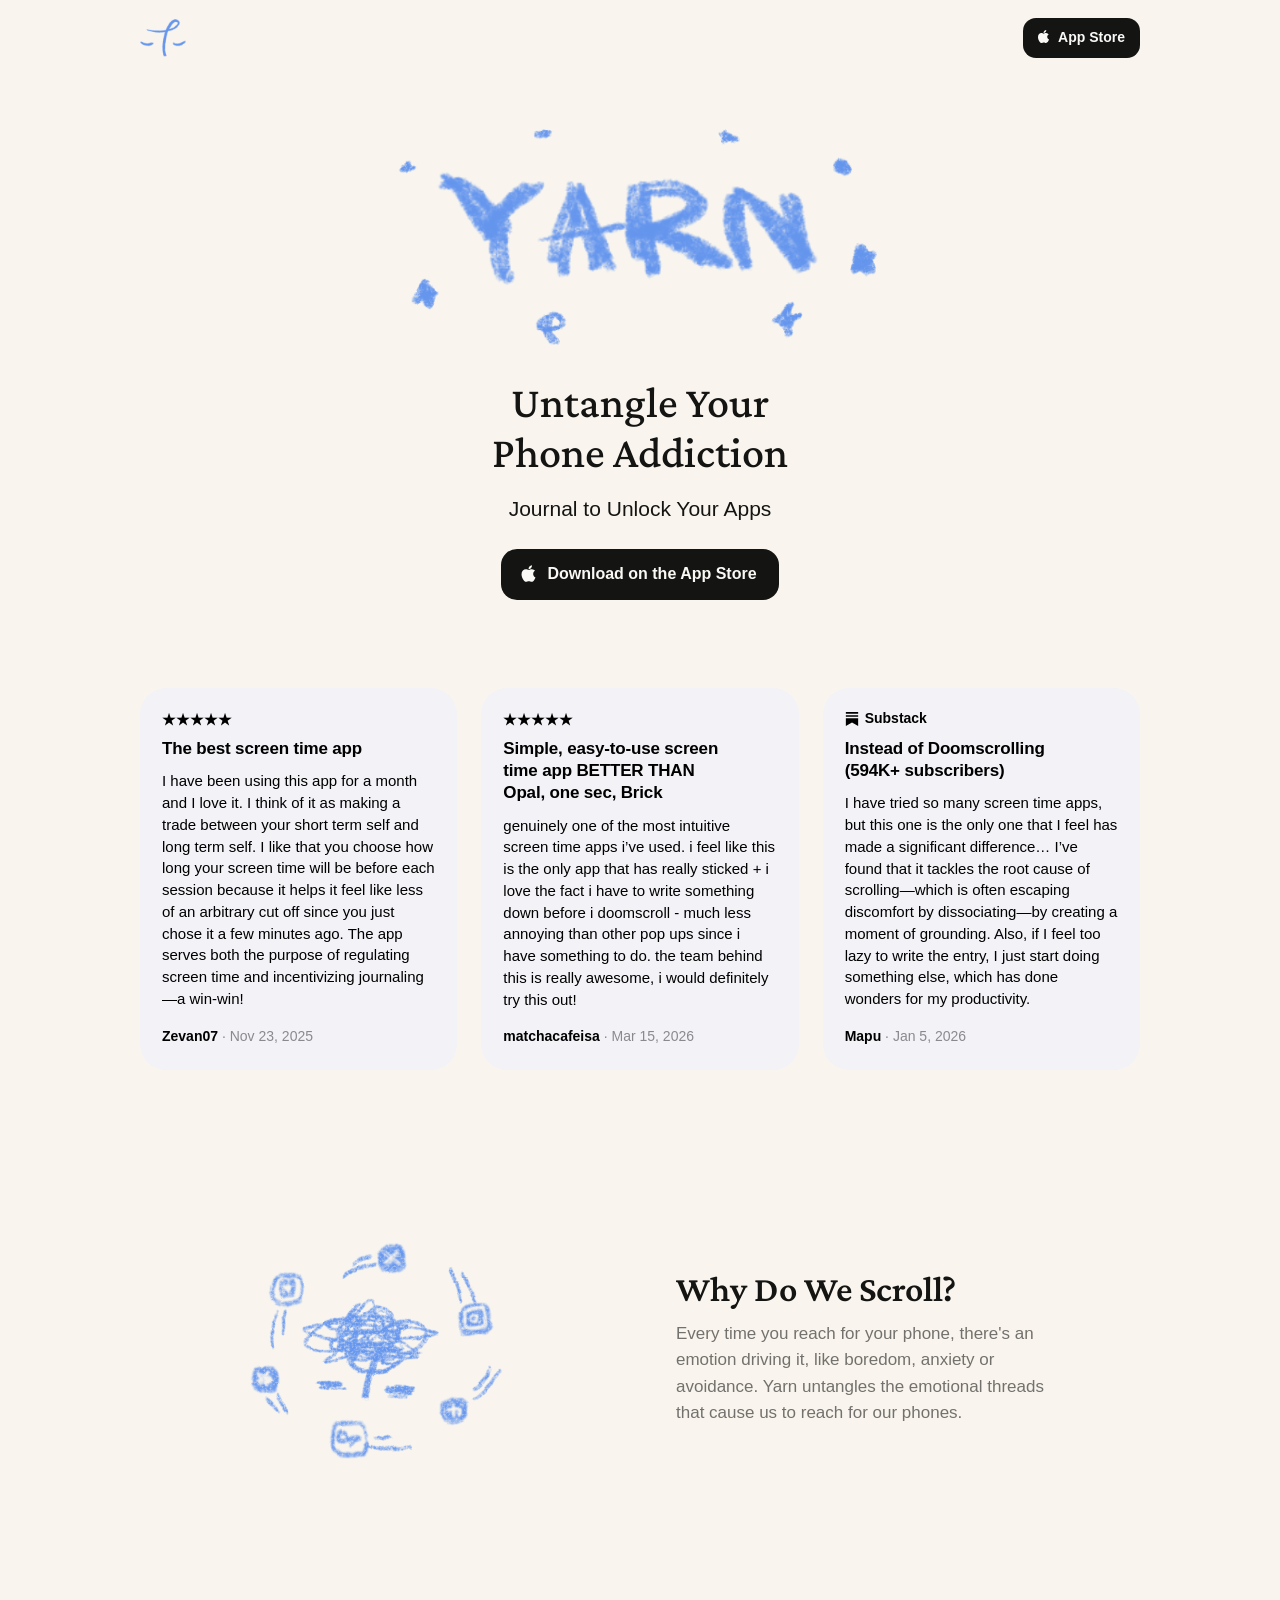
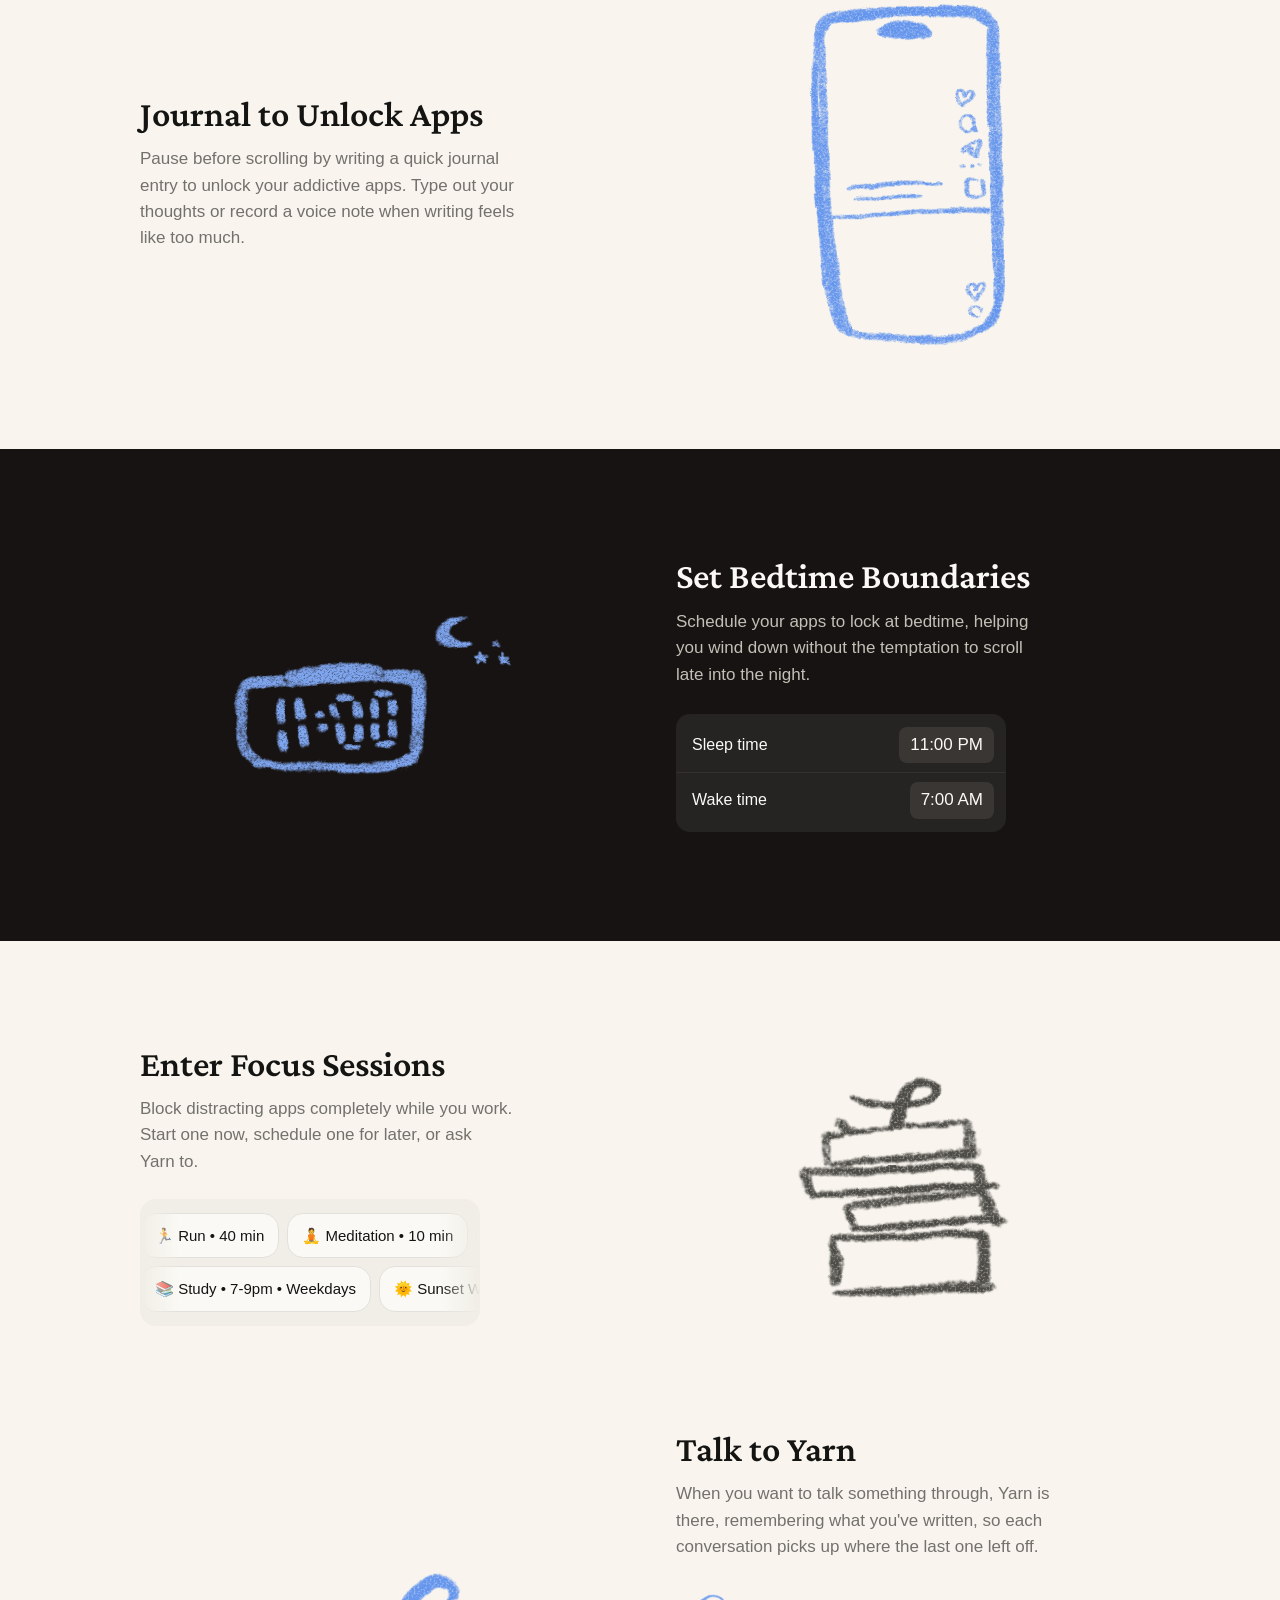
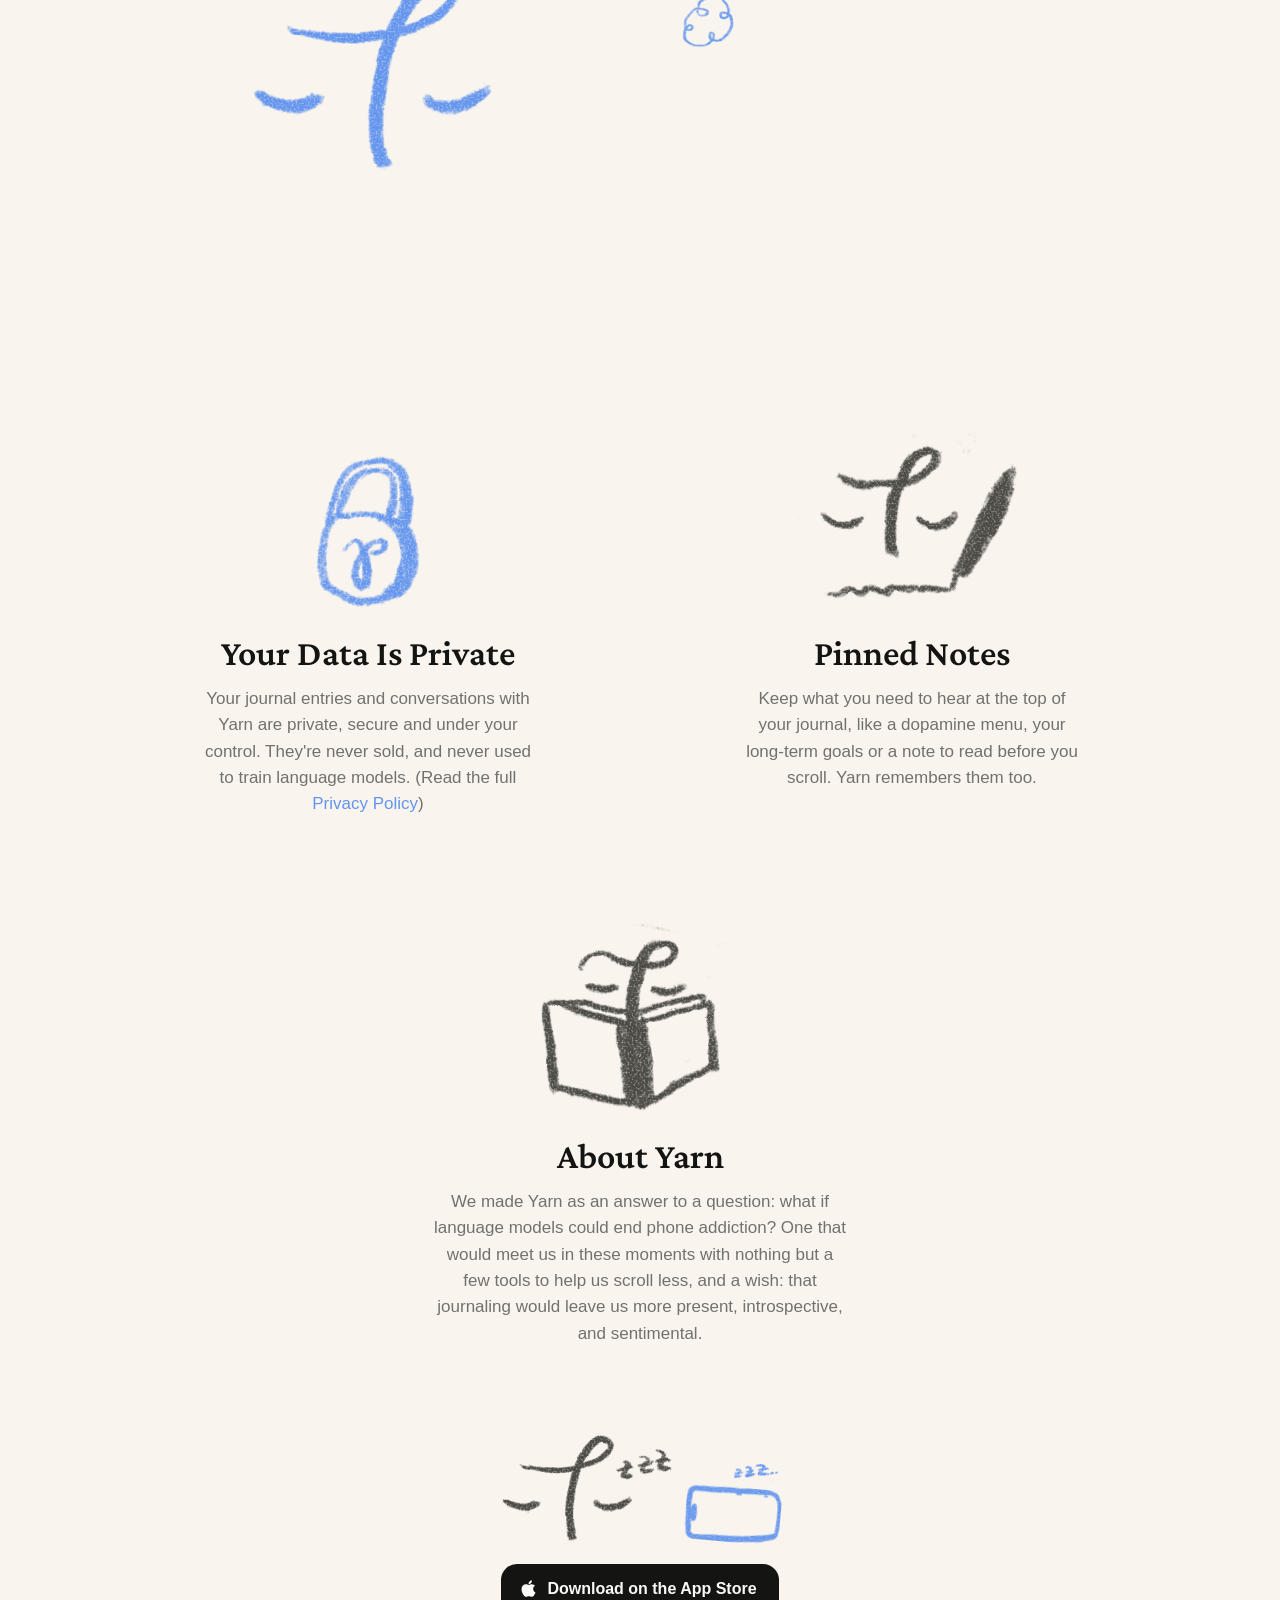
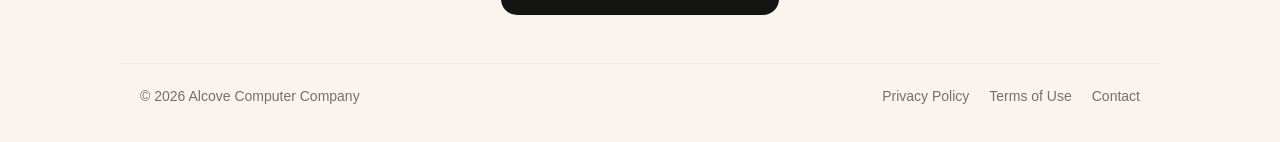
==== commit 03b48c14: "Reviews: the App Store cards link to Yarn's ratings and reviews Apple has no links to single reviews" ====
--- a/index.html
+++ b/index.html
@@ -25,7 +25,7 @@
 <meta property="og:url" content="https://www.alcovecomputer.com/">
 <link rel="canonical" href="https://www.alcovecomputer.com/">
 <meta name="twitter:card" content="summary_large_image">
-<link rel="stylesheet" href="site.a8ca5432.css">
+<link rel="stylesheet" href="site.85e0b16d.css">
 
 <!-- Wobble filters, four of each. Every frame a drawing moves to a different
      one at random: strokes shift a little on their own and the crayon grain
@@ -63,21 +63,21 @@
   <!-- Two App Store reviews, laid out like the App Store's own review cards so they read as
        real reviews: title and date, stars and name, the review in full, and our reply. -->
   <!-- Two App Store reviews and Mapu's Substack post. Every card reads the same way: where
-       it's from (stars, or the Substack logo), the title, the words, then who and when. -->
+       it's from (stars, or the Substack logo), the title, the words, then who and when. Each card links to where it's from: the
+       App Store's reviews page (Apple has no links to single reviews) or the post. -->
   <section class="wrap reviews" aria-label="What people say about Yarn">
-    <figure class="review">
+    <a class="review" href="https://apps.apple.com/us/app/yarn-screen-time-journal/id6746372250?see-all=reviews" target="_blank" rel="noopener">
       <div class="r-top"><span class="rating" role="img" aria-label="5 out of 5 stars">★★★★★</span></div>
       <h3>The best screen time app</h3>
       <blockquote>I have been using this app for a month and I love it. I think of it as making a trade between your short term self and long term self. I like that you choose how long your screen time will be before each session because it helps it feel like less of an arbitrary cut off since you just chose it a few minutes ago. The app serves both the purpose of regulating screen time and incentivizing journaling—a win-win!</blockquote>
-      <figcaption><b>Zevan07</b> · <time datetime="2025-11-23">Nov 23, 2025</time></figcaption>
-    </figure>
-    <figure class="review">
+      <span class="r-by"><b>Zevan07</b> · <time datetime="2025-11-23">Nov 23, 2025</time></span>
+    </a>
+    <a class="review" href="https://apps.apple.com/us/app/yarn-screen-time-journal/id6746372250?see-all=reviews" target="_blank" rel="noopener">
       <div class="r-top"><span class="rating" role="img" aria-label="5 out of 5 stars">★★★★★</span></div>
       <h3>Simple, easy-to-use screen time app BETTER THAN Opal, one sec, Brick</h3>
       <blockquote>genuinely one of the most intuitive screen time apps i’ve used. i feel like this is the only app that has really sticked + i love the fact i have to write something down before i doomscroll - much less annoying than other pop ups since i have something to do. the team behind this is really awesome, i would definitely try this out!</blockquote>
-      <figcaption><b>matchacafeisa</b> · <time datetime="2026-03-15">Mar 15, 2026</time></figcaption>
-    </figure>
-    <!-- The whole card links to the post. -->
+      <span class="r-by"><b>matchacafeisa</b> · <time datetime="2026-03-15">Mar 15, 2026</time></span>
+    </a>
     <a class="review" href="https://mapuc.substack.com/p/how-to-break-away-from-doomscrolling" target="_blank" rel="noopener">
       <div class="r-top"><svg class="p-logo" viewBox="0 0 24 24" aria-hidden="true"><path d="M22.539 8.242H1.46V5.406h21.08v2.836zM1.46 10.812V24L12 18.11 22.54 24V10.812H1.46zM22.54 0H1.46v2.836h21.08V0z"/></svg>Substack</div>
       <h3>Instead of Doomscrolling (594K+ subscribers)</h3>
--- a/site.85e0b16d.css
+++ b/site.85e0b16d.css
@@ -0,0 +1,316 @@
+/* Layout: one calm column like a journal page; drawings sit beside short lines of copy, and one night band in the middle, the way the app's onboarding turns to night.
+*/
+:root{
+  --paper:#F9F5EE;        /* white with a little warmth, like paper */
+  --card:#EFEAE0;         /* warm divider tone for the paper */
+  --ink:#141413;          /* primaryText */
+  --soft:#73716D;         /* secondaryText */
+  --pencil:#4A4944;       /* the books / journal drawings' grey */
+  --blue:#6495ED;         /* cornflower, the onboarding blue */
+  --button:#141413;
+  --button-text:#FAF9F5;
+  --night:#171312;
+  --night-text:#FAF9F5;
+  --night-soft:#C2C0B6;
+  --night-card:#262422;
+  --night-pill:#3A3633;
+  --night-line:#33302D;
+  --app-card:#F0EEE6;       /* the app's card behind the focus presets */
+  --app-pill:#FAF9F5;
+  --app-pill-line:#E2E0DA;
+  --app-row-line:#C2C0B6;    /* the schedule row's thin border */
+  --app-chip:#E2E0DA;
+  --app-inset:#FAF9F5;       /* the lighter box inside Yarn's cards */
+  --app-line:#D9D7D1;
+  --app-button:#6F9BD6;      /* Yarn's card buttons (the app's cornflower) */
+  --app-button-text:#FAF9F5;
+  --pin:#F2B900;             /* pinned-note yellow */
+  --mark:#D9E4FA;          /* selected text: a solid pale cornflower, like a highlighter */
+  --night-mark:#3D5A94;
+  --serif:"Crimson Pro","Iowan Old Style","Palatino Linotype",Georgia,serif;
+  color-scheme:light;
+  --sans:-apple-system,BlinkMacSystemFont,"SF Pro Text","Helvetica Neue",Arial,sans-serif;
+}
+
+/* Dark mode follows the visitor's phone, in the app's own dark background, so a late-night
+   visit isn't a bright page. The whole page is night then, so the night band blends in. */
+@media (prefers-color-scheme: dark){
+  :root:not([data-theme="light"]){
+      --paper:#171312; --card:#262422; --ink:#F8F8F7; --soft:#C2C0B6; --pencil:#F0EEE6;
+    --blue:#7FA6F0; --button:#F8F8F7; --button-text:#141413;
+    --night:#171312; --night-card:#262422; --night-pill:#32302D; --night-line:#2E2B29;
+    --app-card:#262422; --app-pill:#171312; --app-pill-line:#3A3631; --app-row-line:#4E4B47; --app-chip:#3A3733;
+    --app-inset:#32302D; --app-line:#454340; --app-button:#9BBEFF; --app-button-text:#262422; --pin:#FEC754;
+    --mark:#3D5A94; color-scheme:dark;
+  }
+}
+:root[data-theme="dark"]{
+      --paper:#171312; --card:#262422; --ink:#F8F8F7; --soft:#C2C0B6; --pencil:#F0EEE6;
+    --blue:#7FA6F0; --button:#F8F8F7; --button-text:#141413;
+    --night:#171312; --night-card:#262422; --night-pill:#32302D; --night-line:#2E2B29;
+    --app-card:#262422; --app-pill:#171312; --app-pill-line:#3A3631; --app-row-line:#4E4B47; --app-chip:#3A3733;
+    --app-inset:#32302D; --app-line:#454340; --app-button:#9BBEFF; --app-button-text:#262422; --pin:#FEC754;
+    --mark:#3D5A94; color-scheme:dark;
+}
+
+html{scroll-behavior:smooth}
+/* No browser margin round the page, so the night band runs edge to edge. */
+html,body{margin:0}
+/* Nothing may stick out sideways: on iPhone that makes Safari zoom the whole page out. */
+html,body{overflow-x:hidden}
+@supports (overflow:clip){html,body{overflow-x:clip}}
+body{background:var(--paper);color:var(--ink);font-family:var(--sans);font-size:17px;line-height:1.55;-webkit-font-smoothing:antialiased}
+a{color:inherit}
+.wrap{max-width:1000px;margin:0 auto;padding-left:max(20px,env(safe-area-inset-left,0px));padding-right:max(20px,env(safe-area-inset-right,0px))}
+[hidden]{display:none!important}
+/* Hidden but still read by Google and screen readers. clip-path as well as clip, so Safari shows no stray pixel of it. */
+.sr{position:absolute;width:1px;height:1px;margin:-1px;padding:0;border:0;overflow:hidden;clip:rect(0 0 0 0);clip-path:inset(50%);white-space:nowrap}
+::selection{background:var(--mark);color:var(--ink)}
+.night ::selection{background:var(--night-mark);color:var(--night-text)}
+:focus-visible{outline:2.5px solid var(--blue);outline-offset:3px;border-radius:6px}
+
+/* ---------- Drawings ----------
+   Every drawing is the original PNG used as a mask and filled with a theme
+   colour, so the same art recolours itself for light and dark. A .fig has
+   the drawing's own proportions, so its parts (cut from the same drawing,
+   same canvas) line up exactly and can move on their own.
+   .boil runs it through a wobble filter that changes every 0.15s (the
+   logo's own frame rate), each drawing on its own beat: strokes shift a
+   little and the crayon grain changes, as if traced again by hand. */
+.fig,.drawing{position:relative;display:block;max-width:100%}
+.fig{aspect-ratio:var(--ar)}
+.ink{position:absolute;inset:0;background:var(--c,var(--blue));
+  -webkit-mask:var(--src) center/contain no-repeat;mask:var(--src) center/contain no-repeat}
+.ink.off{visibility:hidden}
+.boil{filter:url(#boil0)}
+.boil[data-b="1"]{filter:url(#boil1)}
+.boil[data-b="2"]{filter:url(#boil2)}
+.boil[data-b="3"]{filter:url(#boil3)}
+.boil.fine{filter:url(#fine0)}
+.boil.fine[data-b="1"]{filter:url(#fine1)}
+.boil.fine[data-b="2"]{filter:url(#fine2)}
+.boil.fine[data-b="3"]{filter:url(#fine3)}
+.blue{--c:var(--blue)}
+.pencil{--c:var(--pencil)}
+
+/* Stop-motion timing: every move holds a pose, then snaps to the next. */
+@keyframes bump{0%{transform:scale(1.035,.965)}50%{transform:scale(.985,1.015)}100%{transform:none}}
+.layers{position:absolute;inset:0}
+.bump{animation:bump .25s steps(1);transform-origin:50% 100%}
+
+/* Parts that move on their own */
+@keyframes zzz{0%{translate:0 0}25%{translate:1.5% -4%}50%{translate:3% -8%}75%{translate:1.5% -4%}}
+@keyframes rock{0%{rotate:-7deg}50%{rotate:5deg}}
+@keyframes blink{0%{visibility:visible}50%{visibility:hidden}}
+@keyframes twinkle{0%,70%{visibility:visible}72%{visibility:hidden}84%{visibility:visible}}
+@keyframes write{
+  0%{rotate:0deg;translate:0 0}8%{rotate:-3deg;translate:-.6% 0}16%{rotate:2deg;translate:.4% -.4%}
+  24%{rotate:-2.5deg;translate:-.4% 0}32%{rotate:1.5deg;translate:.6% -.3%}40%,100%{rotate:0deg;translate:0 0}
+}
+/* A swipe: a long pause, then the screen slides up in five stop-motion steps. */
+@keyframes flick{0%,50%{translate:0 0}55%{translate:0 -12%}60%{translate:0 -32%}65%{translate:0 -58%}70%{translate:0 -82%}75%,100%{translate:0 -100%}}
+.zzz{animation:zzz 2.4s steps(1) infinite}
+.moon{animation:rock 2s steps(1) infinite;transform-origin:77% 10%}
+.colon{animation:blink 1s steps(1) infinite}
+.stars{animation:twinkle 3s steps(1) infinite}
+/* The phone's light on Yarn's face changes as the videos change. */
+@keyframes flicker{0%{visibility:visible}14%{visibility:hidden}22%{visibility:visible}46%{visibility:hidden}58%{visibility:visible}66%{visibility:hidden}88%{visibility:visible}}
+.glow-hi{animation:flicker 2.6s steps(1) infinite}
+.ring{position:absolute;inset:0}
+.pen{animation:write 2.2s steps(1) infinite;transform-origin:67% 86%}
+.feed{position:absolute;inset:0;clip-path:inset(11.9% 8.7% 5.1% 11.3%)}
+.feed .ink{animation:flick 1.6s steps(1) infinite}
+.feed .ink.next{top:100%;bottom:-100%}
+
+/* ---------- Header ---------- */
+.top{display:flex;align-items:center;justify-content:space-between;gap:16px;padding-block:18px}
+.brand{display:flex;align-items:center;gap:10px;text-decoration:none}
+.brand .fig{width:46px}
+.nav{display:flex;align-items:center;gap:22px;font-size:15px;font-weight:500}
+.nav a.text{text-decoration:none;color:var(--soft)}
+.nav a.text:hover{color:var(--ink)}
+
+/* The whole button tilts as one piece and snaps there, like a card nudged by hand. */
+.store{display:inline-flex;align-items:center;gap:9px;background:var(--button);color:var(--button-text);
+  text-decoration:none;font-weight:600;font-size:16px;padding:13px 22px 13px 18px;border-radius:16px}
+.store:hover{transform:rotate(-2deg) translateY(-1px)}
+.store:active{transform:rotate(1deg) translateY(1px)}
+.store svg{width:19px;height:19px;flex:none;fill:currentColor;margin-top:-2px}
+.store.small{font-size:14px;padding:9px 15px 9px 13px;border-radius:13px;gap:7px}
+.store.small svg{width:15px;height:15px}
+
+/* ---------- Hero ---------- */
+.hero{display:flex;flex-direction:column;align-items:center;text-align:center;padding-block:28px 88px;gap:24px}
+.hero .logo{width:min(520px,92%);cursor:pointer}
+.hero .lede{font-family:var(--serif);font-size:clamp(30px,4.6vw,44px);line-height:1.12;font-weight:500;max-width:18ch;text-wrap:balance;margin:0}
+.hero .tagline{font-size:21px;margin:-8px 0 0;color:var(--ink)}
+.hero p.sub{color:var(--soft);max-width:44ch;margin:0;text-wrap:pretty}
+.meta{font-size:13.5px;color:var(--soft)}
+
+/* ---------- Features ---------- */
+.features{display:grid;gap:clamp(56px,9vw,104px);padding-block:24px 104px}
+.feature{display:grid;grid-template-columns:minmax(0,1fr) minmax(0,1fr);align-items:center;gap:clamp(24px,6vw,72px)}
+.feature:nth-child(even) .art{order:2}
+/* After the night band the zigzag carries on: its drawing is on the left, so the next one goes right. */
+.after-night .feature:nth-child(odd) .art{order:2}
+.after-night .feature:nth-child(even) .art{order:0}
+/* Pinned Notes and Privacy as a pair: drawing above, text below, side by side. */
+.pair{display:grid;grid-template-columns:repeat(2,minmax(0,1fr));gap:clamp(40px,7vw,88px);align-items:start}
+.after-night .pair .feature .art{order:0;height:190px;align-items:flex-end}
+.pair .feature{grid-template-columns:minmax(0,1fr);justify-items:center;text-align:center;gap:26px}
+.pair .feature p{margin-inline:auto;max-width:36ch}
+.pair .writer{width:min(240px,60vw)}
+.pair .lock{width:min(104px,30vw)}
+.feature .art{display:flex;justify-content:center}
+.feature h2,.night h2,.about h2{font-family:var(--serif);font-weight:600;font-size:clamp(28px,3.6vw,36px);line-height:1.1;margin:0 0 12px;text-wrap:balance}
+.feature p,.night p{margin:0;max-width:40ch;color:var(--soft);text-wrap:pretty}
+.feature .copy{min-width:0}
+.phone-stage{position:relative;display:block;width:min(200px,56vw);aspect-ratio:275/471}
+.phone-stage .scene{height:100%}
+/* The spinning icons are full-size layers; keep their invisible corners inside the drawing. */
+.spinner{width:min(300px,76vw);overflow:hidden}
+@supports (overflow:clip){.spinner{overflow:clip}}
+.books{width:min(250px,64vw)}
+
+
+/* ---------- Night band ---------- */
+.night{background:var(--night);color:var(--night-text);--blue:#7FA6F0;--pencil:#F0EEE6}
+.night .wrap{display:grid;grid-template-columns:minmax(0,1fr) minmax(0,1fr);align-items:center;gap:clamp(24px,6vw,72px);padding-block:96px}
+.night p{color:var(--night-soft)}
+.night .copy{min-width:0}
+.stage{position:relative;width:min(300px,72vw);aspect-ratio:1;margin:0 auto}
+.scene{position:absolute;left:50%;top:50%;translate:-50% -50%;height:88%}
+.scene.wide{width:92%;height:auto}
+.scene.full{height:112%}
+
+.picker{margin:26px 0 0;max-width:330px;background:var(--night-card);border-radius:14px;padding:4px 0}
+.picker div{display:flex;align-items:center;justify-content:space-between;gap:16px;padding:9px 12px 9px 16px}
+.picker div+div{border-top:1px solid var(--night-line)}
+.picker dt{font-size:16px;color:var(--night-text)}
+.picker dd{margin:0;background:var(--night-pill);color:var(--night-text);border-radius:8px;padding:5px 11px;font-size:17px;font-weight:500;font-variant-numeric:tabular-nums}
+
+/* ---------- Focus presets (from the app) ---------- */
+.presets{margin-top:24px;max-width:340px;background:var(--app-card);border-radius:16px;padding:14px 0;display:grid;gap:8px;overflow:hidden}
+/* Only the pills fade at the sides, like the app; the card stays solid. */
+.preset-row{overflow:hidden;-webkit-mask:linear-gradient(90deg,transparent,#000 40px,#000 calc(100% - 40px),transparent);mask:linear-gradient(90deg,transparent,#000 40px,#000 calc(100% - 40px),transparent)}
+.preset-track{display:flex;gap:8px;width:max-content;animation:drift 60s linear infinite}
+.preset-row.right .preset-track{animation-direction:reverse;animation-duration:70s}
+.preset-track span{flex:none;font-size:15px;font-weight:500;color:var(--ink);background:var(--app-pill);border:1px solid var(--app-pill-line);border-radius:16px;padding:10px 14px;white-space:nowrap}
+@keyframes drift{to{transform:translateX(-50%)}}
+.presets{box-sizing:border-box;width:100%}
+
+/* ---------- Yarn's cards (Talk to Yarn) ----------
+   Copied from the app's chat cards: card, header, lighter inset box, button. */
+.yarn-chat{position:relative;width:100%;max-width:340px;height:330px;margin-top:24px}
+.face{width:min(240px,62vw)}
+.chat-scene{position:absolute;inset:0;display:flex;align-items:flex-start;justify-content:flex-start}
+/* The chat's typing ball: small, top-left, where Yarn's reply starts. */
+.chat-scene .ball{width:60px;margin:4px 0 0 2px}
+.y-card{width:100%;box-sizing:border-box;background:var(--app-card);border:1px solid var(--app-line);border-radius:18px;padding:16px;display:grid;gap:14px;text-align:left}
+.y-head{display:flex;justify-content:space-between;align-items:flex-start;gap:12px}
+.y-title{font-family:var(--serif);font-weight:600;font-size:21px;line-height:1.15;color:var(--ink)}
+.y-sub{font-size:13px;font-weight:600;color:var(--soft);margin:4px 0 0 2px}
+.y-x{width:12px;height:12px;flex:none;color:var(--soft);margin-top:4px}
+.y-inset{background:var(--app-inset);border-radius:18px;padding:12px;display:grid;gap:10px}
+.y-row{display:flex;justify-content:space-between;align-items:baseline}
+.y-row span{font-size:13px;font-weight:600;color:var(--soft)}
+.y-row b{font-size:15px;font-weight:600;color:var(--ink)}
+.y-row em{font-size:15px;font-style:normal;color:var(--ink)}
+.y-rule{height:1px;background:var(--app-line)}
+.y-btn{height:46px;border-radius:16px;background:var(--app-button);color:var(--app-button-text);font-size:16px;font-weight:600;display:flex;align-items:center;justify-content:center;gap:8px}
+.y-btn svg{width:15px;height:15px}
+.y-link{font-size:14px;font-weight:600;color:var(--soft);text-align:center;margin-top:-4px}
+.y-idea{background:var(--app-inset);border:1px solid var(--app-line);border-radius:18px;padding:12px 14px;display:grid;gap:4px;text-align:center}
+.y-idea small{font-size:11px;font-weight:700;letter-spacing:.02em;color:var(--soft)}
+.y-idea span{font-family:var(--serif);font-size:18px;font-weight:600;line-height:1.2;color:var(--pin)}
+.y-idea.prompt span{color:var(--app-button)}
+
+/* ---------- Reviews ----------
+   Two App Store reviews and Mapu's Substack post, three cards the same size, in the App
+   Store's greys and system font. Each reads top to bottom the same way: where it's from,
+   the title, the words, then who and when, which sits on the bottom edge of every card. */
+.reviews{display:grid;grid-template-columns:repeat(3,minmax(0,1fr));gap:clamp(14px,2.4vw,24px);padding-block:0 104px;
+  --r-card:#F2F2F7;--r-text:#000;--r-soft:#8A8A8E}
+@media (prefers-color-scheme: dark){:root:not([data-theme="light"]) .reviews{--r-card:#1C1C1E;--r-text:#FFF;--r-soft:#8D8D93}}
+:root[data-theme="dark"] .reviews{--r-card:#1C1C1E;--r-text:#FFF;--r-soft:#8D8D93}
+.review{margin:0;display:flex;flex-direction:column;gap:10px;background:var(--r-card);color:var(--r-text);border-radius:26px;padding:22px;text-align:left;text-decoration:none;
+  font-family:-apple-system,BlinkMacSystemFont,"SF Pro Text","Helvetica Neue",Arial,sans-serif}
+.review:hover h3{text-decoration:underline;text-underline-offset:3px}
+.r-top{display:flex;align-items:center;gap:6px;height:18px;font-size:14px;font-weight:600;color:var(--r-text)}
+.review .rating{font-size:15px;letter-spacing:1px;color:var(--r-text)}
+.p-logo{width:14px;height:14px;fill:currentColor}
+.review h3{margin:0;font-size:17px;line-height:1.3;font-weight:600;letter-spacing:-.01em;text-wrap:balance}
+.review blockquote{margin:0;flex:1;font-size:15px;line-height:1.45;text-wrap:pretty}
+.r-by{margin-top:6px;font-size:14px;color:var(--r-soft)}
+.r-by b{font-weight:600;color:var(--r-text)}
+
+/* ---------- About ---------- */
+/* About is centred, a change of pace after the zigzag and the pair. */
+.about{padding-block:0 8px}
+.about .wrap{display:flex;flex-direction:column;align-items:center;gap:26px}
+.about .copy{min-width:0;max-width:46ch;text-align:center}
+.about .manifesto{text-align:center}
+.manifesto{margin:0;max-width:44ch;color:var(--soft);text-wrap:pretty}
+.writer{width:min(270px,66vw)}
+.reader{width:min(200px,54vw);order:-1}
+
+/* ---------- Privacy ---------- */
+.features.after-night{padding-block:104px}
+.lock{width:min(140px,40vw)}
+/* Sits at the end of the privacy line, as part of the text. */
+.more{font:inherit;color:var(--blue);text-decoration:none}
+.more:hover{color:var(--ink)}
+
+/* ---------- End ---------- */
+.end{display:flex;flex-direction:column;align-items:center;text-align:center;gap:16px;padding-block:80px 48px}
+.bedside{display:flex;align-items:flex-end;gap:10px;margin-bottom:6px}
+.end .sleepy{width:170px}
+.lying{display:flex;flex-direction:column;align-items:flex-start;gap:6px;width:96px}
+.flat{width:96px;rotate:5deg;transform-origin:50% 100%}
+.phone-zs{width:44px;margin-left:52px;animation:rise 2.4s steps(1) -1.2s infinite}
+@keyframes rise{0%{translate:0 0}25%{translate:1px -5px}50%{translate:2px -10px}75%{translate:1px -5px}}
+.foot{display:flex;flex-wrap:wrap;justify-content:space-between;gap:12px 24px;border-top:1.5px solid var(--card);padding-block:22px 34px;font-size:14px;color:var(--soft)}
+.foot nav{display:flex;gap:20px;flex-wrap:wrap}
+.foot a{text-decoration:none}
+.foot a:hover{color:var(--ink)}
+
+@media (max-width:860px){.reviews{grid-template-columns:minmax(0,1fr);max-width:520px}}
+@media (max-width:720px){
+  .feature,.night .wrap,.pair{grid-template-columns:minmax(0,1fr)}
+  .feature .art,.feature:nth-child(even) .art,.after-night .feature:nth-child(odd) .art{order:0}
+  .feature,.night .copy{text-align:center}
+  .feature p,.night p,.manifesto{margin-inline:auto}
+  .picker{margin-inline:auto;text-align:left}
+  .presets,.yarn-chat{margin-inline:auto}
+  .about .reader{order:-1}
+  .nav a.text{display:none}
+  .night .wrap{padding-block:72px}
+}
+@media (prefers-reduced-motion: reduce){
+  .boil,.boil[data-b]{filter:none}
+  .preset-track,.bump,.glow-hi,.phone-zs,.zzz,.moon,.colon,.stars,.pen,.feed .ink{animation:none}
+  .store:hover,.store:active{transform:none}
+}
+
+/* ---------- Terms and privacy ---------- */
+.legal{max-width:720px;padding-block:32px 88px}
+.legal-head{display:flex;flex-direction:column;align-items:flex-start;gap:6px;margin-bottom:40px}
+.legal-head .drawing{height:104px;margin-bottom:14px}
+.legal h1{font-family:var(--serif);font-weight:600;font-size:clamp(36px,5vw,48px);line-height:1.05;margin:0}
+.legal .updated{color:var(--soft);font-size:14px;margin:0}
+.legal h2{font-family:var(--serif);font-weight:600;font-size:26px;line-height:1.2;margin:44px 0 10px}
+.legal h3{font-size:16px;font-weight:600;margin:24px 0 6px}
+.legal p,.legal li{text-wrap:pretty}
+.legal p{margin:0 0 12px}
+.legal ul,.legal ol{margin:0 0 14px;padding-left:22px;display:grid;gap:6px}
+.legal a{color:var(--blue);text-underline-offset:3px}
+.legal strong{font-weight:600}
+
+/* ---------- Contact ---------- */
+.contact-card{display:grid;gap:18px;margin-top:8px}
+.contact-card h2{margin-top:0}
+.email{display:flex;flex-wrap:wrap;align-items:center;gap:10px 14px}
+.email code{font-family:var(--serif);font-size:clamp(22px,3vw,26px);user-select:all;overflow-wrap:anywhere}
+.copy-btn{font:inherit;font-size:14px;font-weight:600;color:var(--button-text);background:var(--button);border:0;border-radius:11px;padding:8px 14px;cursor:pointer}
+.copy-btn:hover{transform:rotate(-2deg) translateY(-1px)}
+address{font-style:normal}
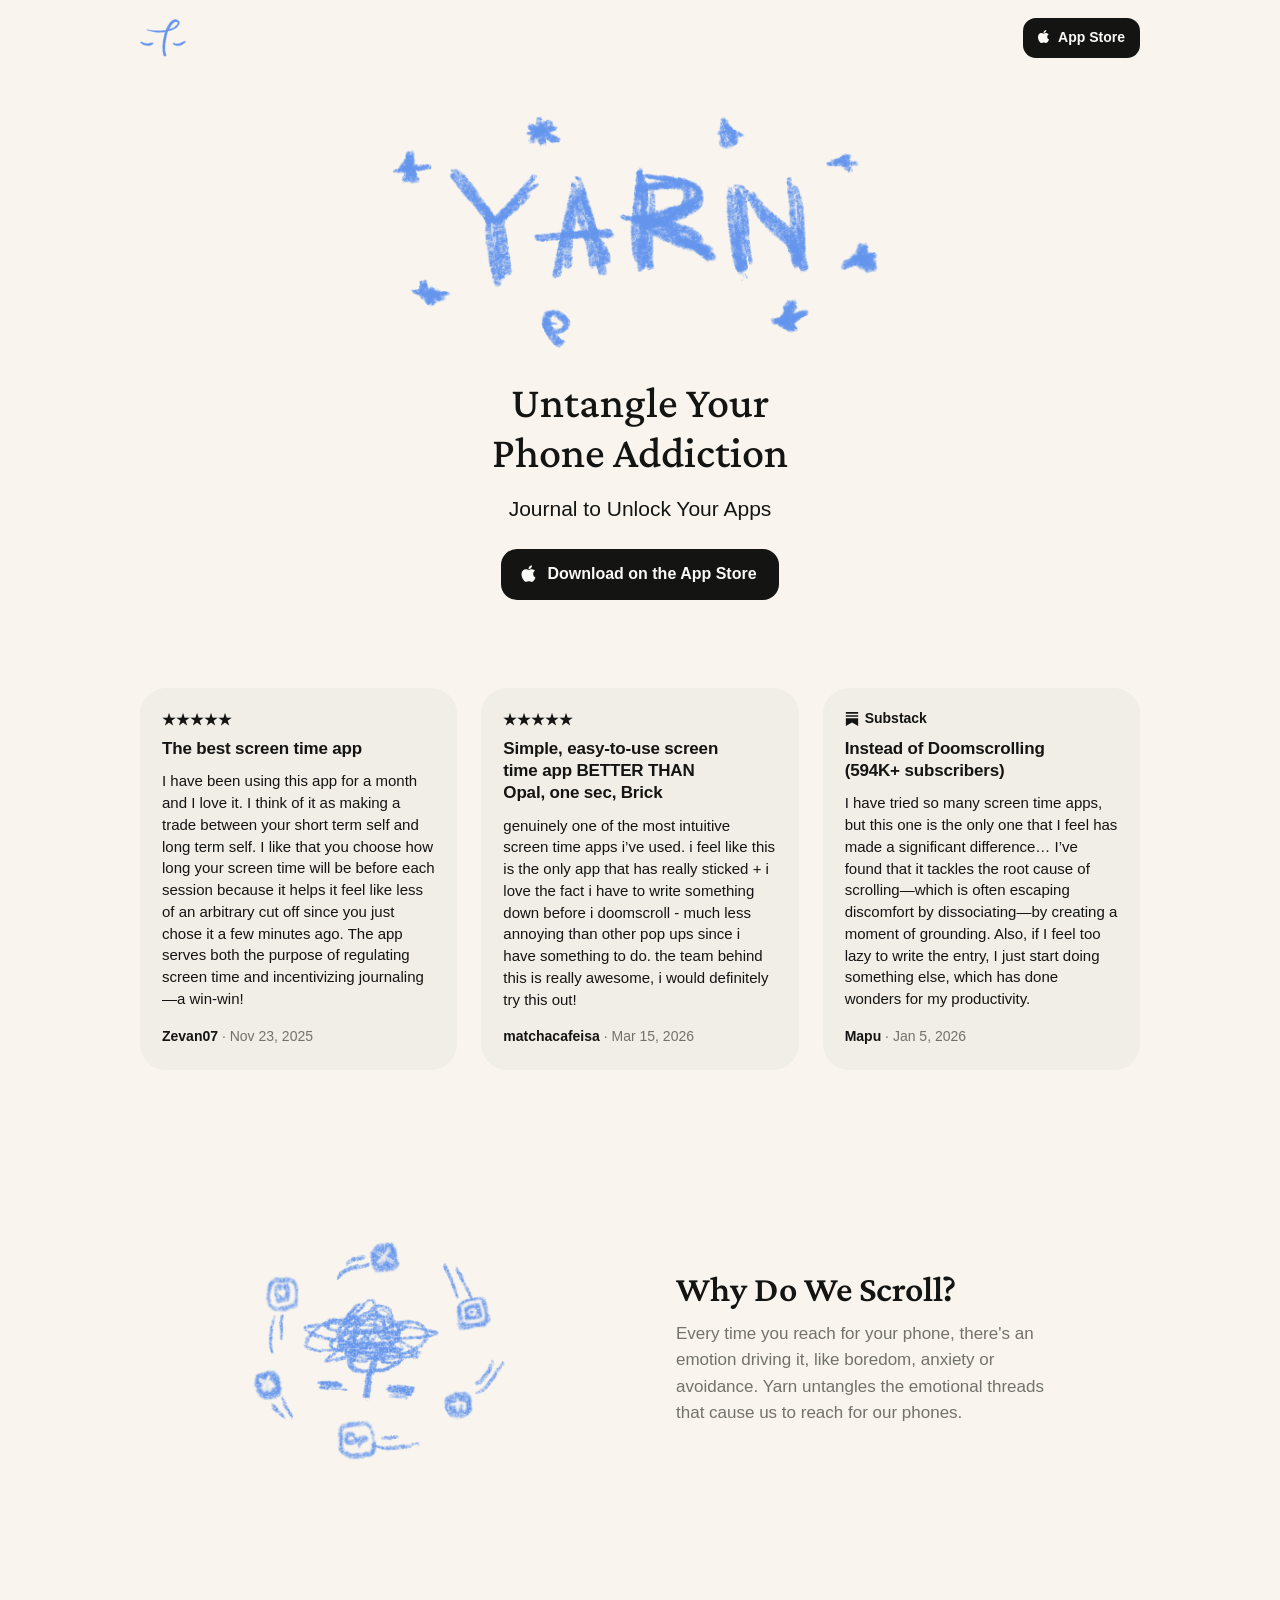
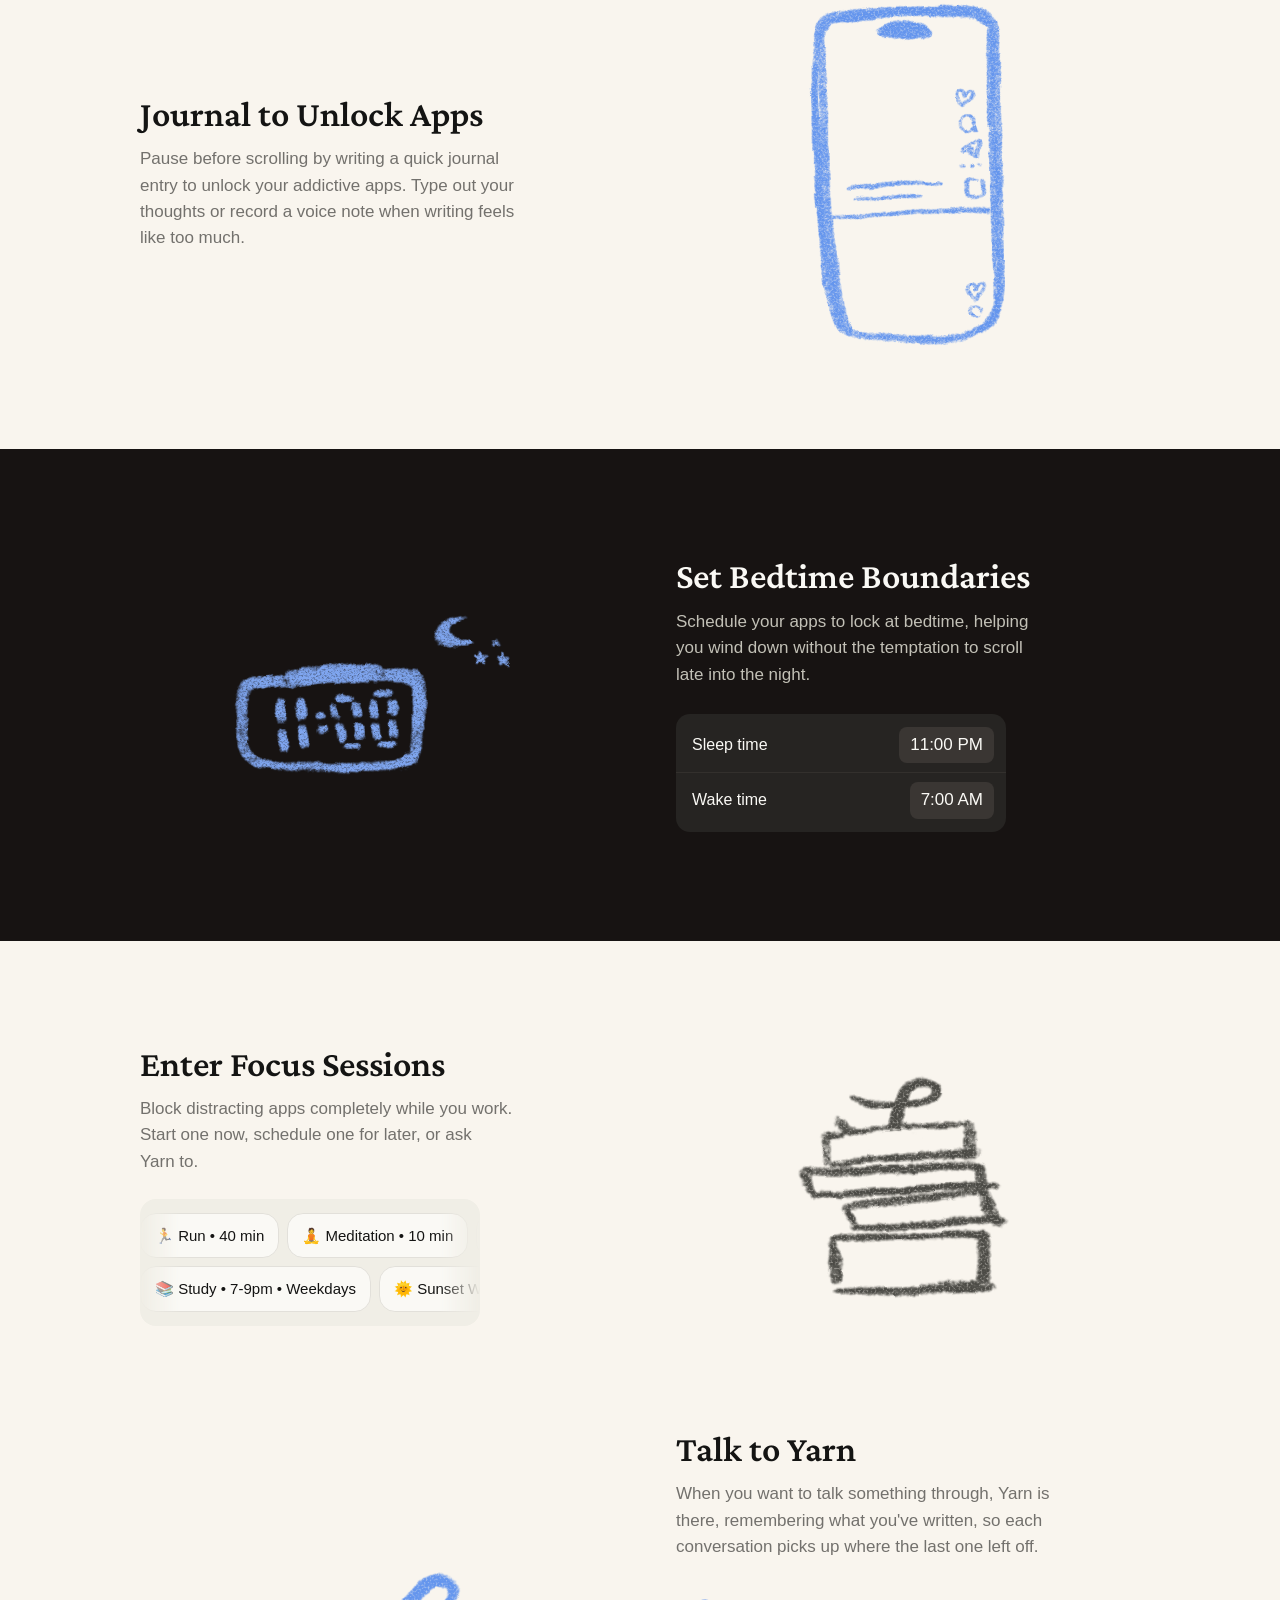
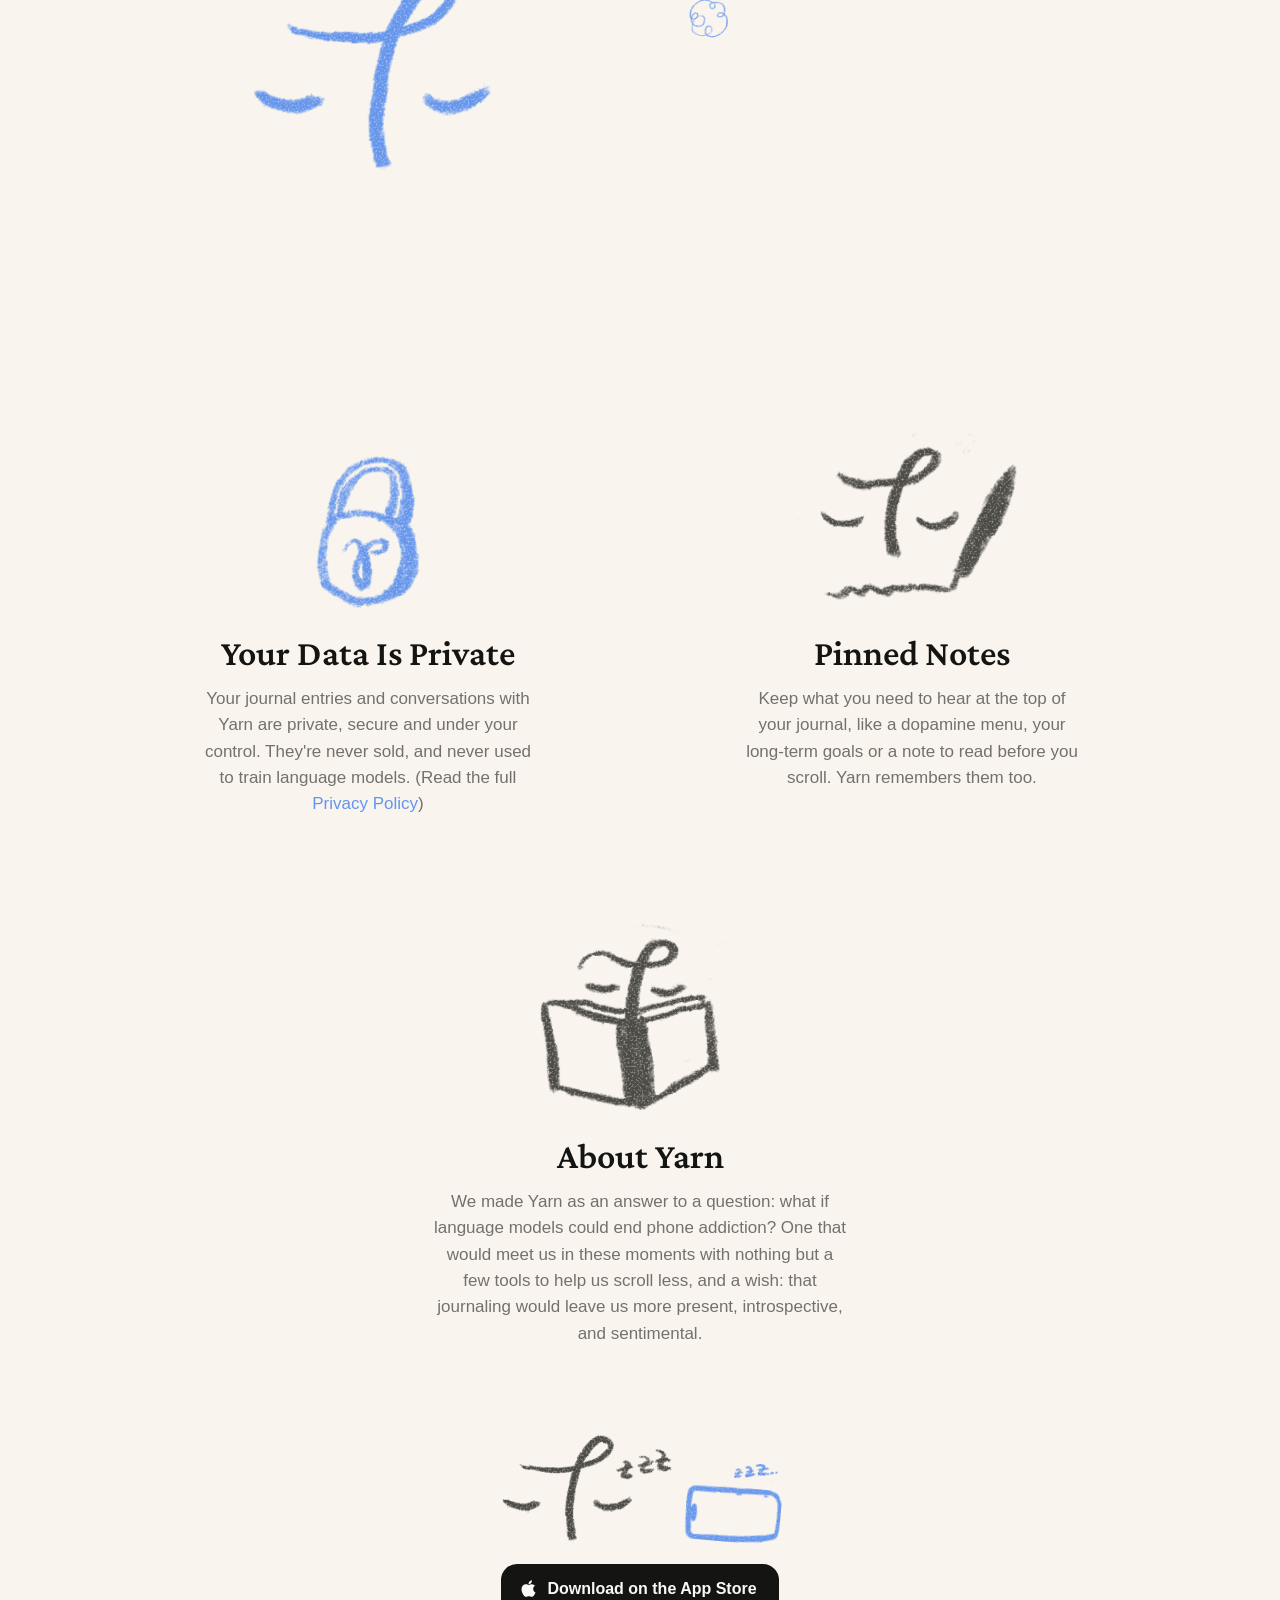
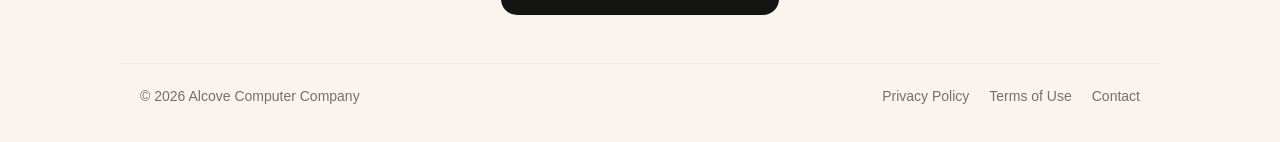
==== commit 936c9157: "Reviews: cards in the app's warm card colour instead of Apple's greys Co-Authored-By: Claude Opus 5." ====
--- a/index.html
+++ b/index.html
@@ -25,7 +25,7 @@
 <meta property="og:url" content="https://www.alcovecomputer.com/">
 <link rel="canonical" href="https://www.alcovecomputer.com/">
 <meta name="twitter:card" content="summary_large_image">
-<link rel="stylesheet" href="site.85e0b16d.css">
+<link rel="stylesheet" href="site.aebbaca5.css">
 
 <!-- Wobble filters, four of each. Every frame a drawing moves to a different
      one at random: strokes shift a little on their own and the crayon grain
--- a/site.aebbaca5.css
+++ b/site.aebbaca5.css
@@ -0,0 +1,314 @@
+/* Layout: one calm column like a journal page; drawings sit beside short lines of copy, and one night band in the middle, the way the app's onboarding turns to night.
+*/
+:root{
+  --paper:#F9F5EE;        /* white with a little warmth, like paper */
+  --card:#EFEAE0;         /* warm divider tone for the paper */
+  --ink:#141413;          /* primaryText */
+  --soft:#73716D;         /* secondaryText */
+  --pencil:#4A4944;       /* the books / journal drawings' grey */
+  --blue:#6495ED;         /* cornflower, the onboarding blue */
+  --button:#141413;
+  --button-text:#FAF9F5;
+  --night:#171312;
+  --night-text:#FAF9F5;
+  --night-soft:#C2C0B6;
+  --night-card:#262422;
+  --night-pill:#3A3633;
+  --night-line:#33302D;
+  --app-card:#F0EEE6;       /* the app's card behind the focus presets */
+  --app-pill:#FAF9F5;
+  --app-pill-line:#E2E0DA;
+  --app-row-line:#C2C0B6;    /* the schedule row's thin border */
+  --app-chip:#E2E0DA;
+  --app-inset:#FAF9F5;       /* the lighter box inside Yarn's cards */
+  --app-line:#D9D7D1;
+  --app-button:#6F9BD6;      /* Yarn's card buttons (the app's cornflower) */
+  --app-button-text:#FAF9F5;
+  --pin:#F2B900;             /* pinned-note yellow */
+  --mark:#D9E4FA;          /* selected text: a solid pale cornflower, like a highlighter */
+  --night-mark:#3D5A94;
+  --serif:"Crimson Pro","Iowan Old Style","Palatino Linotype",Georgia,serif;
+  color-scheme:light;
+  --sans:-apple-system,BlinkMacSystemFont,"SF Pro Text","Helvetica Neue",Arial,sans-serif;
+}
+
+/* Dark mode follows the visitor's phone, in the app's own dark background, so a late-night
+   visit isn't a bright page. The whole page is night then, so the night band blends in. */
+@media (prefers-color-scheme: dark){
+  :root:not([data-theme="light"]){
+      --paper:#171312; --card:#262422; --ink:#F8F8F7; --soft:#C2C0B6; --pencil:#F0EEE6;
+    --blue:#7FA6F0; --button:#F8F8F7; --button-text:#141413;
+    --night:#171312; --night-card:#262422; --night-pill:#32302D; --night-line:#2E2B29;
+    --app-card:#262422; --app-pill:#171312; --app-pill-line:#3A3631; --app-row-line:#4E4B47; --app-chip:#3A3733;
+    --app-inset:#32302D; --app-line:#454340; --app-button:#9BBEFF; --app-button-text:#262422; --pin:#FEC754;
+    --mark:#3D5A94; color-scheme:dark;
+  }
+}
+:root[data-theme="dark"]{
+      --paper:#171312; --card:#262422; --ink:#F8F8F7; --soft:#C2C0B6; --pencil:#F0EEE6;
+    --blue:#7FA6F0; --button:#F8F8F7; --button-text:#141413;
+    --night:#171312; --night-card:#262422; --night-pill:#32302D; --night-line:#2E2B29;
+    --app-card:#262422; --app-pill:#171312; --app-pill-line:#3A3631; --app-row-line:#4E4B47; --app-chip:#3A3733;
+    --app-inset:#32302D; --app-line:#454340; --app-button:#9BBEFF; --app-button-text:#262422; --pin:#FEC754;
+    --mark:#3D5A94; color-scheme:dark;
+}
+
+html{scroll-behavior:smooth}
+/* No browser margin round the page, so the night band runs edge to edge. */
+html,body{margin:0}
+/* Nothing may stick out sideways: on iPhone that makes Safari zoom the whole page out. */
+html,body{overflow-x:hidden}
+@supports (overflow:clip){html,body{overflow-x:clip}}
+body{background:var(--paper);color:var(--ink);font-family:var(--sans);font-size:17px;line-height:1.55;-webkit-font-smoothing:antialiased}
+a{color:inherit}
+.wrap{max-width:1000px;margin:0 auto;padding-left:max(20px,env(safe-area-inset-left,0px));padding-right:max(20px,env(safe-area-inset-right,0px))}
+[hidden]{display:none!important}
+/* Hidden but still read by Google and screen readers. clip-path as well as clip, so Safari shows no stray pixel of it. */
+.sr{position:absolute;width:1px;height:1px;margin:-1px;padding:0;border:0;overflow:hidden;clip:rect(0 0 0 0);clip-path:inset(50%);white-space:nowrap}
+::selection{background:var(--mark);color:var(--ink)}
+.night ::selection{background:var(--night-mark);color:var(--night-text)}
+:focus-visible{outline:2.5px solid var(--blue);outline-offset:3px;border-radius:6px}
+
+/* ---------- Drawings ----------
+   Every drawing is the original PNG used as a mask and filled with a theme
+   colour, so the same art recolours itself for light and dark. A .fig has
+   the drawing's own proportions, so its parts (cut from the same drawing,
+   same canvas) line up exactly and can move on their own.
+   .boil runs it through a wobble filter that changes every 0.15s (the
+   logo's own frame rate), each drawing on its own beat: strokes shift a
+   little and the crayon grain changes, as if traced again by hand. */
+.fig,.drawing{position:relative;display:block;max-width:100%}
+.fig{aspect-ratio:var(--ar)}
+.ink{position:absolute;inset:0;background:var(--c,var(--blue));
+  -webkit-mask:var(--src) center/contain no-repeat;mask:var(--src) center/contain no-repeat}
+.ink.off{visibility:hidden}
+.boil{filter:url(#boil0)}
+.boil[data-b="1"]{filter:url(#boil1)}
+.boil[data-b="2"]{filter:url(#boil2)}
+.boil[data-b="3"]{filter:url(#boil3)}
+.boil.fine{filter:url(#fine0)}
+.boil.fine[data-b="1"]{filter:url(#fine1)}
+.boil.fine[data-b="2"]{filter:url(#fine2)}
+.boil.fine[data-b="3"]{filter:url(#fine3)}
+.blue{--c:var(--blue)}
+.pencil{--c:var(--pencil)}
+
+/* Stop-motion timing: every move holds a pose, then snaps to the next. */
+@keyframes bump{0%{transform:scale(1.035,.965)}50%{transform:scale(.985,1.015)}100%{transform:none}}
+.layers{position:absolute;inset:0}
+.bump{animation:bump .25s steps(1);transform-origin:50% 100%}
+
+/* Parts that move on their own */
+@keyframes zzz{0%{translate:0 0}25%{translate:1.5% -4%}50%{translate:3% -8%}75%{translate:1.5% -4%}}
+@keyframes rock{0%{rotate:-7deg}50%{rotate:5deg}}
+@keyframes blink{0%{visibility:visible}50%{visibility:hidden}}
+@keyframes twinkle{0%,70%{visibility:visible}72%{visibility:hidden}84%{visibility:visible}}
+@keyframes write{
+  0%{rotate:0deg;translate:0 0}8%{rotate:-3deg;translate:-.6% 0}16%{rotate:2deg;translate:.4% -.4%}
+  24%{rotate:-2.5deg;translate:-.4% 0}32%{rotate:1.5deg;translate:.6% -.3%}40%,100%{rotate:0deg;translate:0 0}
+}
+/* A swipe: a long pause, then the screen slides up in five stop-motion steps. */
+@keyframes flick{0%,50%{translate:0 0}55%{translate:0 -12%}60%{translate:0 -32%}65%{translate:0 -58%}70%{translate:0 -82%}75%,100%{translate:0 -100%}}
+.zzz{animation:zzz 2.4s steps(1) infinite}
+.moon{animation:rock 2s steps(1) infinite;transform-origin:77% 10%}
+.colon{animation:blink 1s steps(1) infinite}
+.stars{animation:twinkle 3s steps(1) infinite}
+/* The phone's light on Yarn's face changes as the videos change. */
+@keyframes flicker{0%{visibility:visible}14%{visibility:hidden}22%{visibility:visible}46%{visibility:hidden}58%{visibility:visible}66%{visibility:hidden}88%{visibility:visible}}
+.glow-hi{animation:flicker 2.6s steps(1) infinite}
+.ring{position:absolute;inset:0}
+.pen{animation:write 2.2s steps(1) infinite;transform-origin:67% 86%}
+.feed{position:absolute;inset:0;clip-path:inset(11.9% 8.7% 5.1% 11.3%)}
+.feed .ink{animation:flick 1.6s steps(1) infinite}
+.feed .ink.next{top:100%;bottom:-100%}
+
+/* ---------- Header ---------- */
+.top{display:flex;align-items:center;justify-content:space-between;gap:16px;padding-block:18px}
+.brand{display:flex;align-items:center;gap:10px;text-decoration:none}
+.brand .fig{width:46px}
+.nav{display:flex;align-items:center;gap:22px;font-size:15px;font-weight:500}
+.nav a.text{text-decoration:none;color:var(--soft)}
+.nav a.text:hover{color:var(--ink)}
+
+/* The whole button tilts as one piece and snaps there, like a card nudged by hand. */
+.store{display:inline-flex;align-items:center;gap:9px;background:var(--button);color:var(--button-text);
+  text-decoration:none;font-weight:600;font-size:16px;padding:13px 22px 13px 18px;border-radius:16px}
+.store:hover{transform:rotate(-2deg) translateY(-1px)}
+.store:active{transform:rotate(1deg) translateY(1px)}
+.store svg{width:19px;height:19px;flex:none;fill:currentColor;margin-top:-2px}
+.store.small{font-size:14px;padding:9px 15px 9px 13px;border-radius:13px;gap:7px}
+.store.small svg{width:15px;height:15px}
+
+/* ---------- Hero ---------- */
+.hero{display:flex;flex-direction:column;align-items:center;text-align:center;padding-block:28px 88px;gap:24px}
+.hero .logo{width:min(520px,92%);cursor:pointer}
+.hero .lede{font-family:var(--serif);font-size:clamp(30px,4.6vw,44px);line-height:1.12;font-weight:500;max-width:18ch;text-wrap:balance;margin:0}
+.hero .tagline{font-size:21px;margin:-8px 0 0;color:var(--ink)}
+.hero p.sub{color:var(--soft);max-width:44ch;margin:0;text-wrap:pretty}
+.meta{font-size:13.5px;color:var(--soft)}
+
+/* ---------- Features ---------- */
+.features{display:grid;gap:clamp(56px,9vw,104px);padding-block:24px 104px}
+.feature{display:grid;grid-template-columns:minmax(0,1fr) minmax(0,1fr);align-items:center;gap:clamp(24px,6vw,72px)}
+.feature:nth-child(even) .art{order:2}
+/* After the night band the zigzag carries on: its drawing is on the left, so the next one goes right. */
+.after-night .feature:nth-child(odd) .art{order:2}
+.after-night .feature:nth-child(even) .art{order:0}
+/* Pinned Notes and Privacy as a pair: drawing above, text below, side by side. */
+.pair{display:grid;grid-template-columns:repeat(2,minmax(0,1fr));gap:clamp(40px,7vw,88px);align-items:start}
+.after-night .pair .feature .art{order:0;height:190px;align-items:flex-end}
+.pair .feature{grid-template-columns:minmax(0,1fr);justify-items:center;text-align:center;gap:26px}
+.pair .feature p{margin-inline:auto;max-width:36ch}
+.pair .writer{width:min(240px,60vw)}
+.pair .lock{width:min(104px,30vw)}
+.feature .art{display:flex;justify-content:center}
+.feature h2,.night h2,.about h2{font-family:var(--serif);font-weight:600;font-size:clamp(28px,3.6vw,36px);line-height:1.1;margin:0 0 12px;text-wrap:balance}
+.feature p,.night p{margin:0;max-width:40ch;color:var(--soft);text-wrap:pretty}
+.feature .copy{min-width:0}
+.phone-stage{position:relative;display:block;width:min(200px,56vw);aspect-ratio:275/471}
+.phone-stage .scene{height:100%}
+/* The spinning icons are full-size layers; keep their invisible corners inside the drawing. */
+.spinner{width:min(300px,76vw);overflow:hidden}
+@supports (overflow:clip){.spinner{overflow:clip}}
+.books{width:min(250px,64vw)}
+
+
+/* ---------- Night band ---------- */
+.night{background:var(--night);color:var(--night-text);--blue:#7FA6F0;--pencil:#F0EEE6}
+.night .wrap{display:grid;grid-template-columns:minmax(0,1fr) minmax(0,1fr);align-items:center;gap:clamp(24px,6vw,72px);padding-block:96px}
+.night p{color:var(--night-soft)}
+.night .copy{min-width:0}
+.stage{position:relative;width:min(300px,72vw);aspect-ratio:1;margin:0 auto}
+.scene{position:absolute;left:50%;top:50%;translate:-50% -50%;height:88%}
+.scene.wide{width:92%;height:auto}
+.scene.full{height:112%}
+
+.picker{margin:26px 0 0;max-width:330px;background:var(--night-card);border-radius:14px;padding:4px 0}
+.picker div{display:flex;align-items:center;justify-content:space-between;gap:16px;padding:9px 12px 9px 16px}
+.picker div+div{border-top:1px solid var(--night-line)}
+.picker dt{font-size:16px;color:var(--night-text)}
+.picker dd{margin:0;background:var(--night-pill);color:var(--night-text);border-radius:8px;padding:5px 11px;font-size:17px;font-weight:500;font-variant-numeric:tabular-nums}
+
+/* ---------- Focus presets (from the app) ---------- */
+.presets{margin-top:24px;max-width:340px;background:var(--app-card);border-radius:16px;padding:14px 0;display:grid;gap:8px;overflow:hidden}
+/* Only the pills fade at the sides, like the app; the card stays solid. */
+.preset-row{overflow:hidden;-webkit-mask:linear-gradient(90deg,transparent,#000 40px,#000 calc(100% - 40px),transparent);mask:linear-gradient(90deg,transparent,#000 40px,#000 calc(100% - 40px),transparent)}
+.preset-track{display:flex;gap:8px;width:max-content;animation:drift 60s linear infinite}
+.preset-row.right .preset-track{animation-direction:reverse;animation-duration:70s}
+.preset-track span{flex:none;font-size:15px;font-weight:500;color:var(--ink);background:var(--app-pill);border:1px solid var(--app-pill-line);border-radius:16px;padding:10px 14px;white-space:nowrap}
+@keyframes drift{to{transform:translateX(-50%)}}
+.presets{box-sizing:border-box;width:100%}
+
+/* ---------- Yarn's cards (Talk to Yarn) ----------
+   Copied from the app's chat cards: card, header, lighter inset box, button. */
+.yarn-chat{position:relative;width:100%;max-width:340px;height:330px;margin-top:24px}
+.face{width:min(240px,62vw)}
+.chat-scene{position:absolute;inset:0;display:flex;align-items:flex-start;justify-content:flex-start}
+/* The chat's typing ball: small, top-left, where Yarn's reply starts. */
+.chat-scene .ball{width:60px;margin:4px 0 0 2px}
+.y-card{width:100%;box-sizing:border-box;background:var(--app-card);border:1px solid var(--app-line);border-radius:18px;padding:16px;display:grid;gap:14px;text-align:left}
+.y-head{display:flex;justify-content:space-between;align-items:flex-start;gap:12px}
+.y-title{font-family:var(--serif);font-weight:600;font-size:21px;line-height:1.15;color:var(--ink)}
+.y-sub{font-size:13px;font-weight:600;color:var(--soft);margin:4px 0 0 2px}
+.y-x{width:12px;height:12px;flex:none;color:var(--soft);margin-top:4px}
+.y-inset{background:var(--app-inset);border-radius:18px;padding:12px;display:grid;gap:10px}
+.y-row{display:flex;justify-content:space-between;align-items:baseline}
+.y-row span{font-size:13px;font-weight:600;color:var(--soft)}
+.y-row b{font-size:15px;font-weight:600;color:var(--ink)}
+.y-row em{font-size:15px;font-style:normal;color:var(--ink)}
+.y-rule{height:1px;background:var(--app-line)}
+.y-btn{height:46px;border-radius:16px;background:var(--app-button);color:var(--app-button-text);font-size:16px;font-weight:600;display:flex;align-items:center;justify-content:center;gap:8px}
+.y-btn svg{width:15px;height:15px}
+.y-link{font-size:14px;font-weight:600;color:var(--soft);text-align:center;margin-top:-4px}
+.y-idea{background:var(--app-inset);border:1px solid var(--app-line);border-radius:18px;padding:12px 14px;display:grid;gap:4px;text-align:center}
+.y-idea small{font-size:11px;font-weight:700;letter-spacing:.02em;color:var(--soft)}
+.y-idea span{font-family:var(--serif);font-size:18px;font-weight:600;line-height:1.2;color:var(--pin)}
+.y-idea.prompt span{color:var(--app-button)}
+
+/* ---------- Reviews ----------
+   Two App Store reviews and Mapu's Substack post, three cards the same size, in the App
+   Store's greys and system font. Each reads top to bottom the same way: where it's from,
+   the title, the words, then who and when, which sits on the bottom edge of every card. */
+.reviews{display:grid;grid-template-columns:repeat(3,minmax(0,1fr));gap:clamp(14px,2.4vw,24px);padding-block:0 104px;
+  --r-card:var(--app-card);--r-text:var(--ink);--r-soft:var(--soft)}
+.review{margin:0;display:flex;flex-direction:column;gap:10px;background:var(--r-card);color:var(--r-text);border-radius:26px;padding:22px;text-align:left;text-decoration:none;
+  font-family:-apple-system,BlinkMacSystemFont,"SF Pro Text","Helvetica Neue",Arial,sans-serif}
+.review:hover h3{text-decoration:underline;text-underline-offset:3px}
+.r-top{display:flex;align-items:center;gap:6px;height:18px;font-size:14px;font-weight:600;color:var(--r-text)}
+.review .rating{font-size:15px;letter-spacing:1px;color:var(--r-text)}
+.p-logo{width:14px;height:14px;fill:currentColor}
+.review h3{margin:0;font-size:17px;line-height:1.3;font-weight:600;letter-spacing:-.01em;text-wrap:balance}
+.review blockquote{margin:0;flex:1;font-size:15px;line-height:1.45;text-wrap:pretty}
+.r-by{margin-top:6px;font-size:14px;color:var(--r-soft)}
+.r-by b{font-weight:600;color:var(--r-text)}
+
+/* ---------- About ---------- */
+/* About is centred, a change of pace after the zigzag and the pair. */
+.about{padding-block:0 8px}
+.about .wrap{display:flex;flex-direction:column;align-items:center;gap:26px}
+.about .copy{min-width:0;max-width:46ch;text-align:center}
+.about .manifesto{text-align:center}
+.manifesto{margin:0;max-width:44ch;color:var(--soft);text-wrap:pretty}
+.writer{width:min(270px,66vw)}
+.reader{width:min(200px,54vw);order:-1}
+
+/* ---------- Privacy ---------- */
+.features.after-night{padding-block:104px}
+.lock{width:min(140px,40vw)}
+/* Sits at the end of the privacy line, as part of the text. */
+.more{font:inherit;color:var(--blue);text-decoration:none}
+.more:hover{color:var(--ink)}
+
+/* ---------- End ---------- */
+.end{display:flex;flex-direction:column;align-items:center;text-align:center;gap:16px;padding-block:80px 48px}
+.bedside{display:flex;align-items:flex-end;gap:10px;margin-bottom:6px}
+.end .sleepy{width:170px}
+.lying{display:flex;flex-direction:column;align-items:flex-start;gap:6px;width:96px}
+.flat{width:96px;rotate:5deg;transform-origin:50% 100%}
+.phone-zs{width:44px;margin-left:52px;animation:rise 2.4s steps(1) -1.2s infinite}
+@keyframes rise{0%{translate:0 0}25%{translate:1px -5px}50%{translate:2px -10px}75%{translate:1px -5px}}
+.foot{display:flex;flex-wrap:wrap;justify-content:space-between;gap:12px 24px;border-top:1.5px solid var(--card);padding-block:22px 34px;font-size:14px;color:var(--soft)}
+.foot nav{display:flex;gap:20px;flex-wrap:wrap}
+.foot a{text-decoration:none}
+.foot a:hover{color:var(--ink)}
+
+@media (max-width:860px){.reviews{grid-template-columns:minmax(0,1fr);max-width:520px}}
+@media (max-width:720px){
+  .feature,.night .wrap,.pair{grid-template-columns:minmax(0,1fr)}
+  .feature .art,.feature:nth-child(even) .art,.after-night .feature:nth-child(odd) .art{order:0}
+  .feature,.night .copy{text-align:center}
+  .feature p,.night p,.manifesto{margin-inline:auto}
+  .picker{margin-inline:auto;text-align:left}
+  .presets,.yarn-chat{margin-inline:auto}
+  .about .reader{order:-1}
+  .nav a.text{display:none}
+  .night .wrap{padding-block:72px}
+}
+@media (prefers-reduced-motion: reduce){
+  .boil,.boil[data-b]{filter:none}
+  .preset-track,.bump,.glow-hi,.phone-zs,.zzz,.moon,.colon,.stars,.pen,.feed .ink{animation:none}
+  .store:hover,.store:active{transform:none}
+}
+
+/* ---------- Terms and privacy ---------- */
+.legal{max-width:720px;padding-block:32px 88px}
+.legal-head{display:flex;flex-direction:column;align-items:flex-start;gap:6px;margin-bottom:40px}
+.legal-head .drawing{height:104px;margin-bottom:14px}
+.legal h1{font-family:var(--serif);font-weight:600;font-size:clamp(36px,5vw,48px);line-height:1.05;margin:0}
+.legal .updated{color:var(--soft);font-size:14px;margin:0}
+.legal h2{font-family:var(--serif);font-weight:600;font-size:26px;line-height:1.2;margin:44px 0 10px}
+.legal h3{font-size:16px;font-weight:600;margin:24px 0 6px}
+.legal p,.legal li{text-wrap:pretty}
+.legal p{margin:0 0 12px}
+.legal ul,.legal ol{margin:0 0 14px;padding-left:22px;display:grid;gap:6px}
+.legal a{color:var(--blue);text-underline-offset:3px}
+.legal strong{font-weight:600}
+
+/* ---------- Contact ---------- */
+.contact-card{display:grid;gap:18px;margin-top:8px}
+.contact-card h2{margin-top:0}
+.email{display:flex;flex-wrap:wrap;align-items:center;gap:10px 14px}
+.email code{font-family:var(--serif);font-size:clamp(22px,3vw,26px);user-select:all;overflow-wrap:anywhere}
+.copy-btn{font:inherit;font-size:14px;font-weight:600;color:var(--button-text);background:var(--button);border:0;border-radius:11px;padding:8px 14px;cursor:pointer}
+.copy-btn:hover{transform:rotate(-2deg) translateY(-1px)}
+address{font-style:normal}
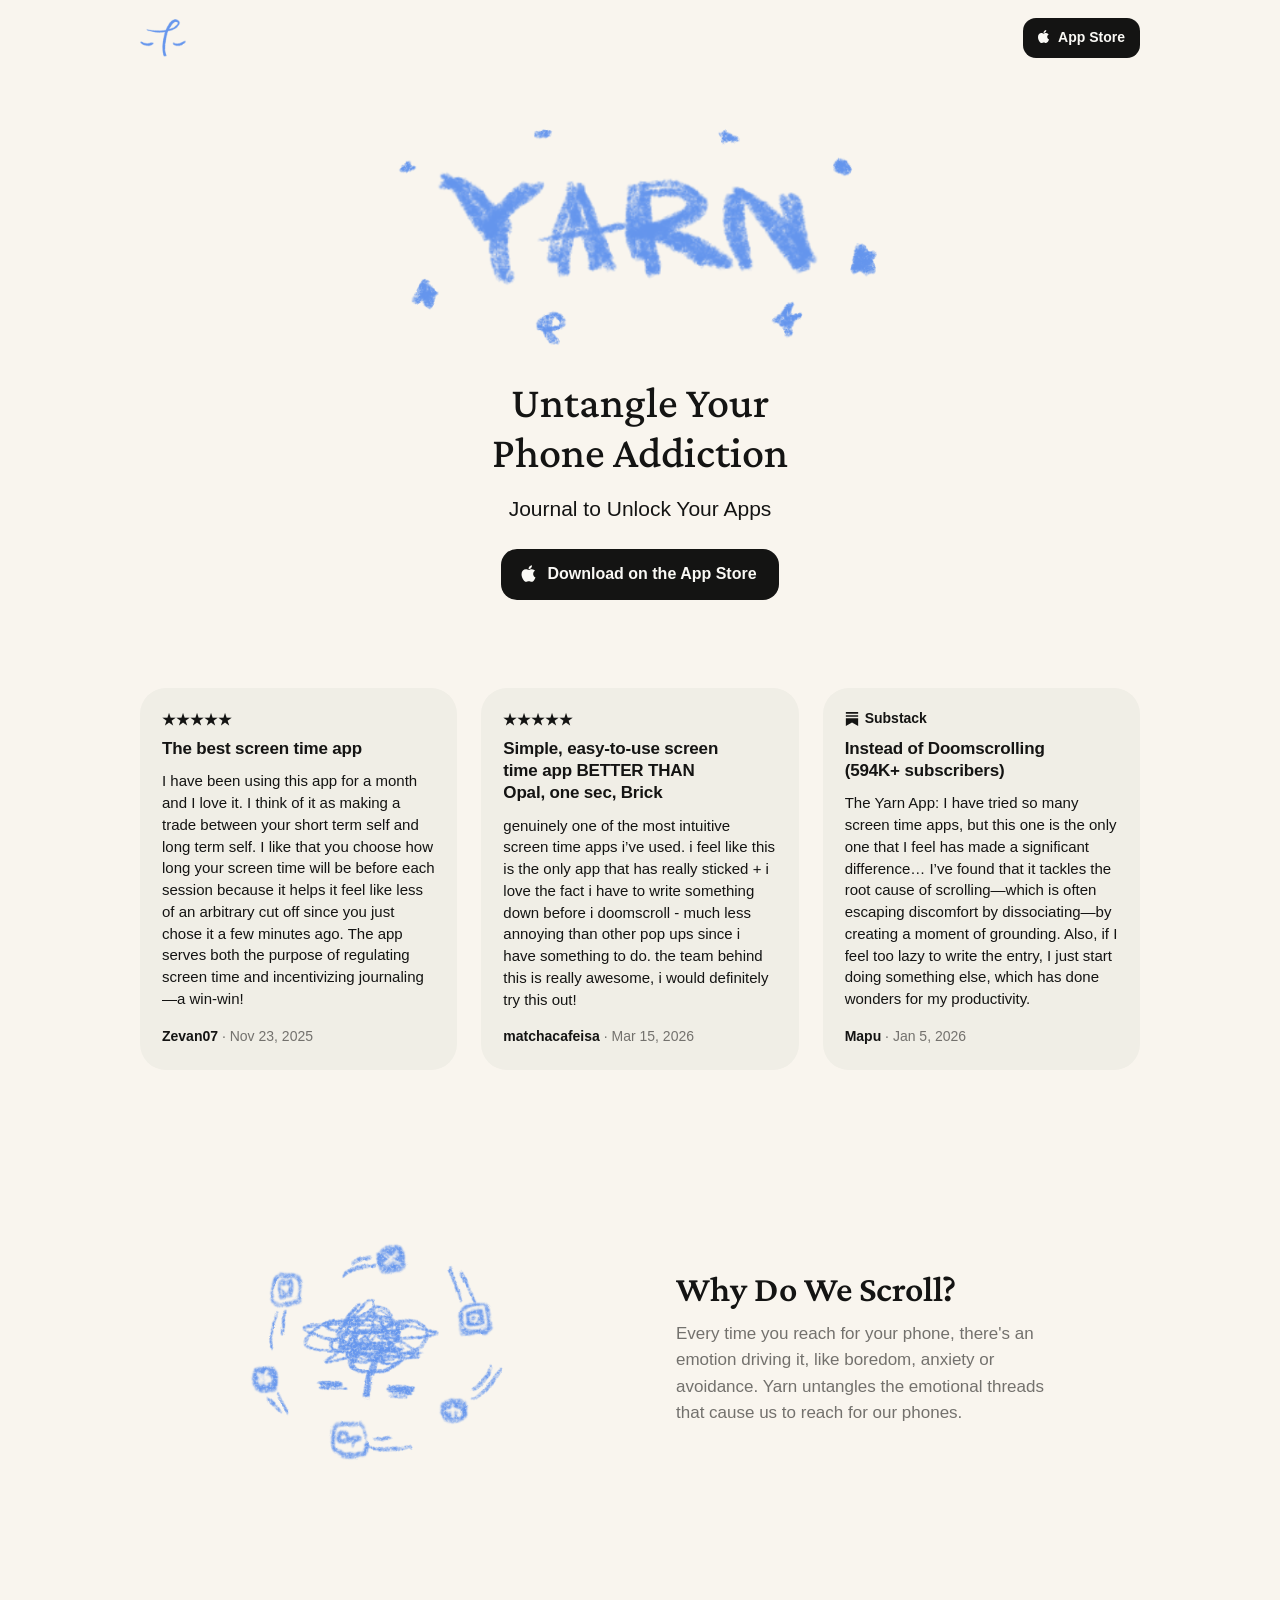
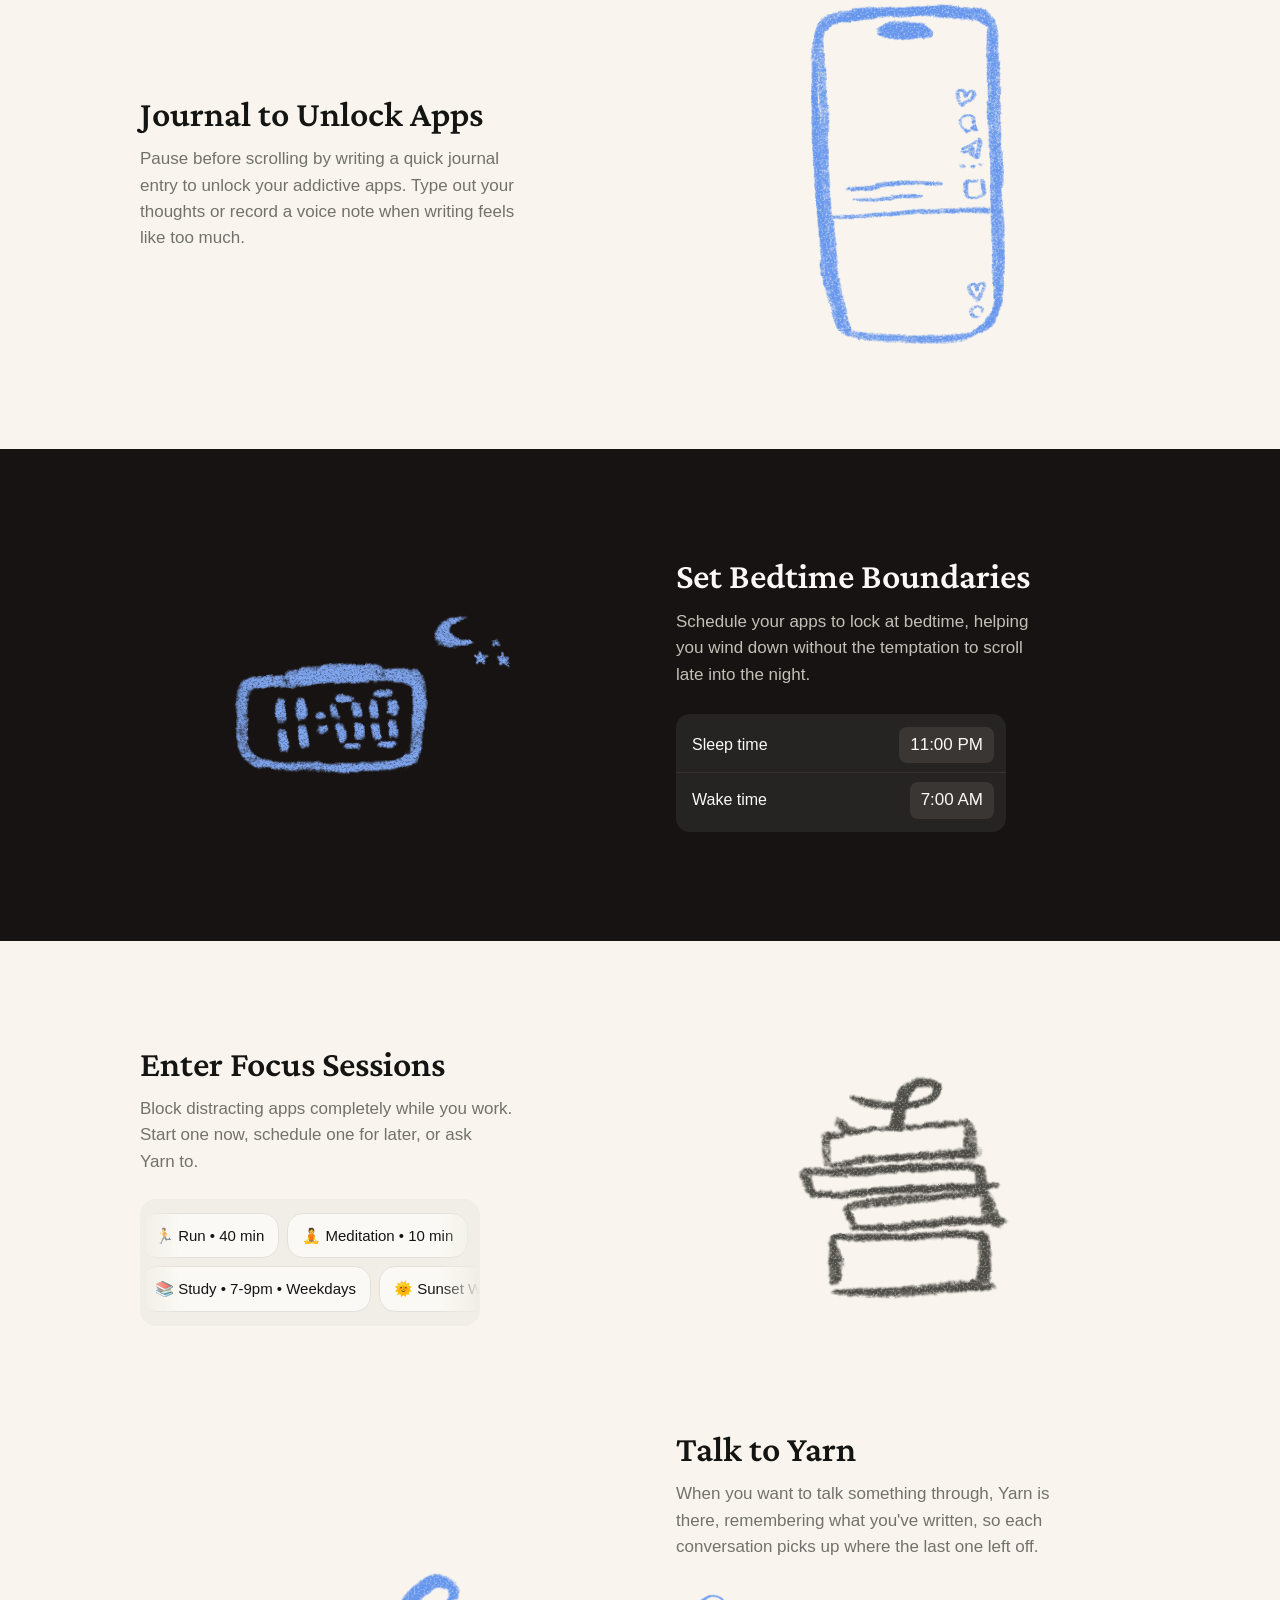
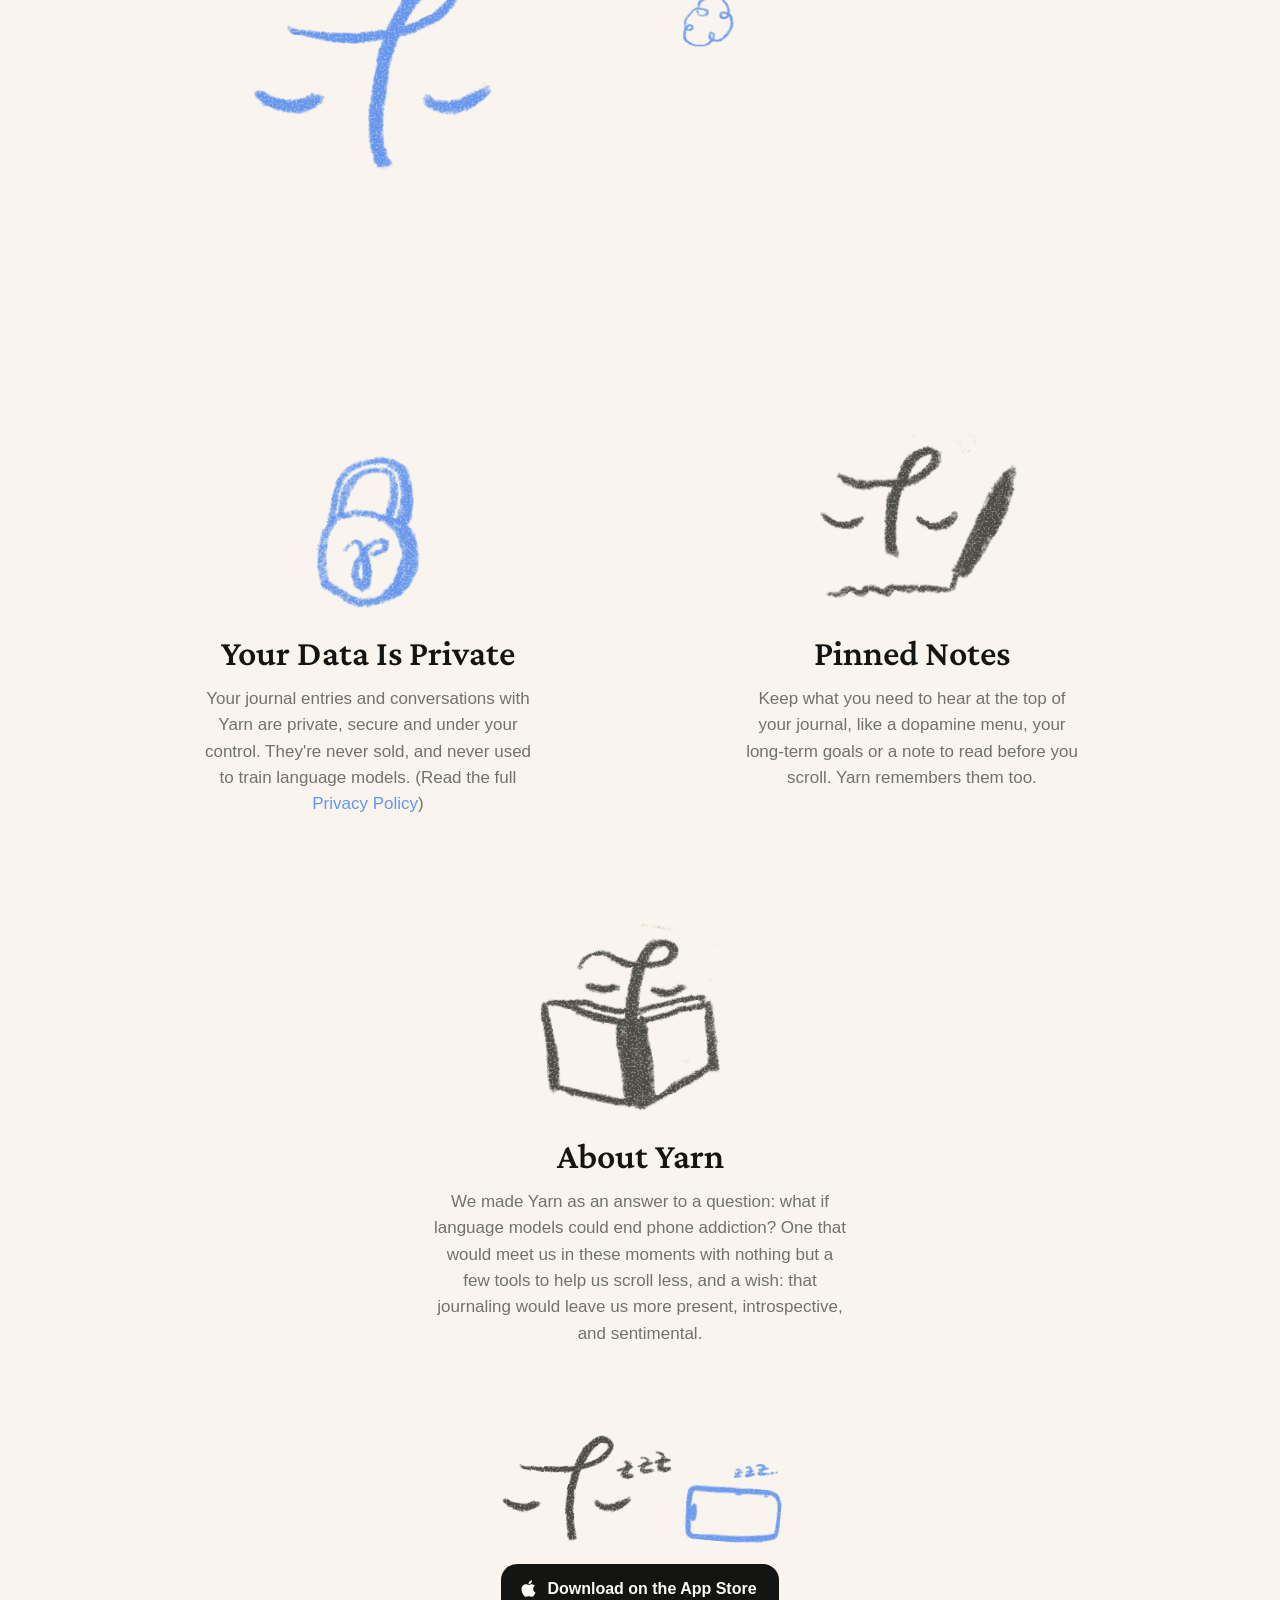
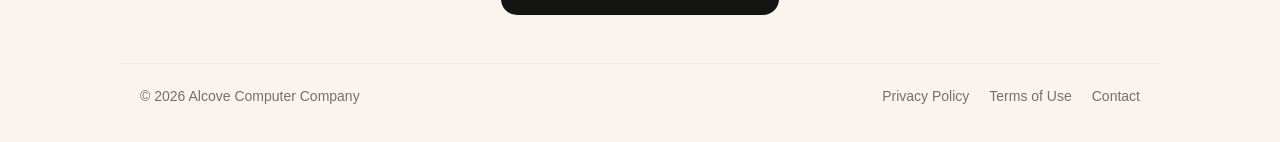
==== commit 315f09fe: "Reviews: Mapu's quote starts with "The Yarn App:" again, unbolded Without it the quote never names Y" ====
--- a/index.html
+++ b/index.html
@@ -81,7 +81,7 @@
     <a class="review" href="https://mapuc.substack.com/p/how-to-break-away-from-doomscrolling" target="_blank" rel="noopener">
       <div class="r-top"><svg class="p-logo" viewBox="0 0 24 24" aria-hidden="true"><path d="M22.539 8.242H1.46V5.406h21.08v2.836zM1.46 10.812V24L12 18.11 22.54 24V10.812H1.46zM22.54 0H1.46v2.836h21.08V0z"/></svg>Substack</div>
       <h3>Instead of Doomscrolling (594K+ subscribers)</h3>
-      <blockquote>I have tried so many screen time apps, but this one is the only one that I feel has made a significant difference… I’ve found that it tackles the root cause of scrolling—which is often escaping discomfort by dissociating—by creating a moment of grounding. Also, if I feel too lazy to write the entry, I just start doing something else, which has done wonders for my productivity.</blockquote>
+      <blockquote>The Yarn App: I have tried so many screen time apps, but this one is the only one that I feel has made a significant difference… I’ve found that it tackles the root cause of scrolling—which is often escaping discomfort by dissociating—by creating a moment of grounding. Also, if I feel too lazy to write the entry, I just start doing something else, which has done wonders for my productivity.</blockquote>
       <span class="r-by"><b>Mapu</b> · <time datetime="2026-01-05">Jan 5, 2026</time></span>
     </a>
   </section>
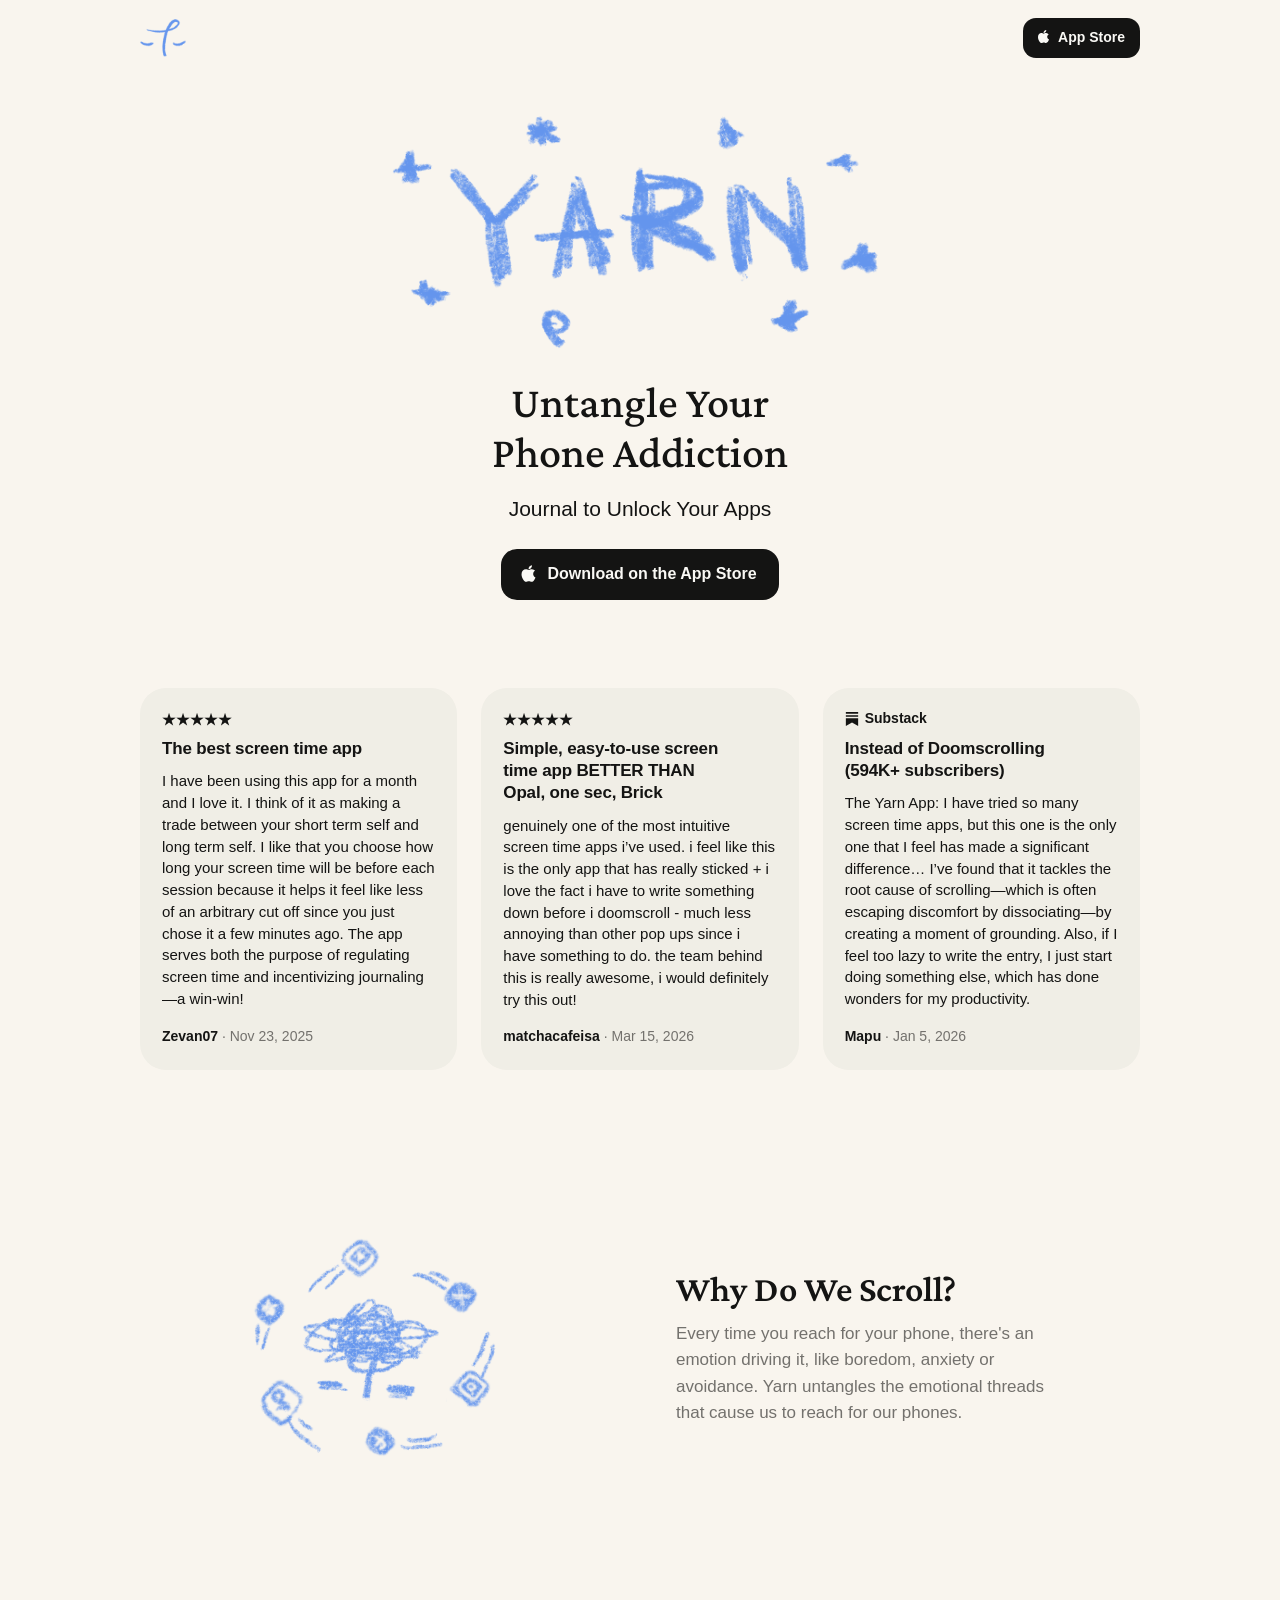
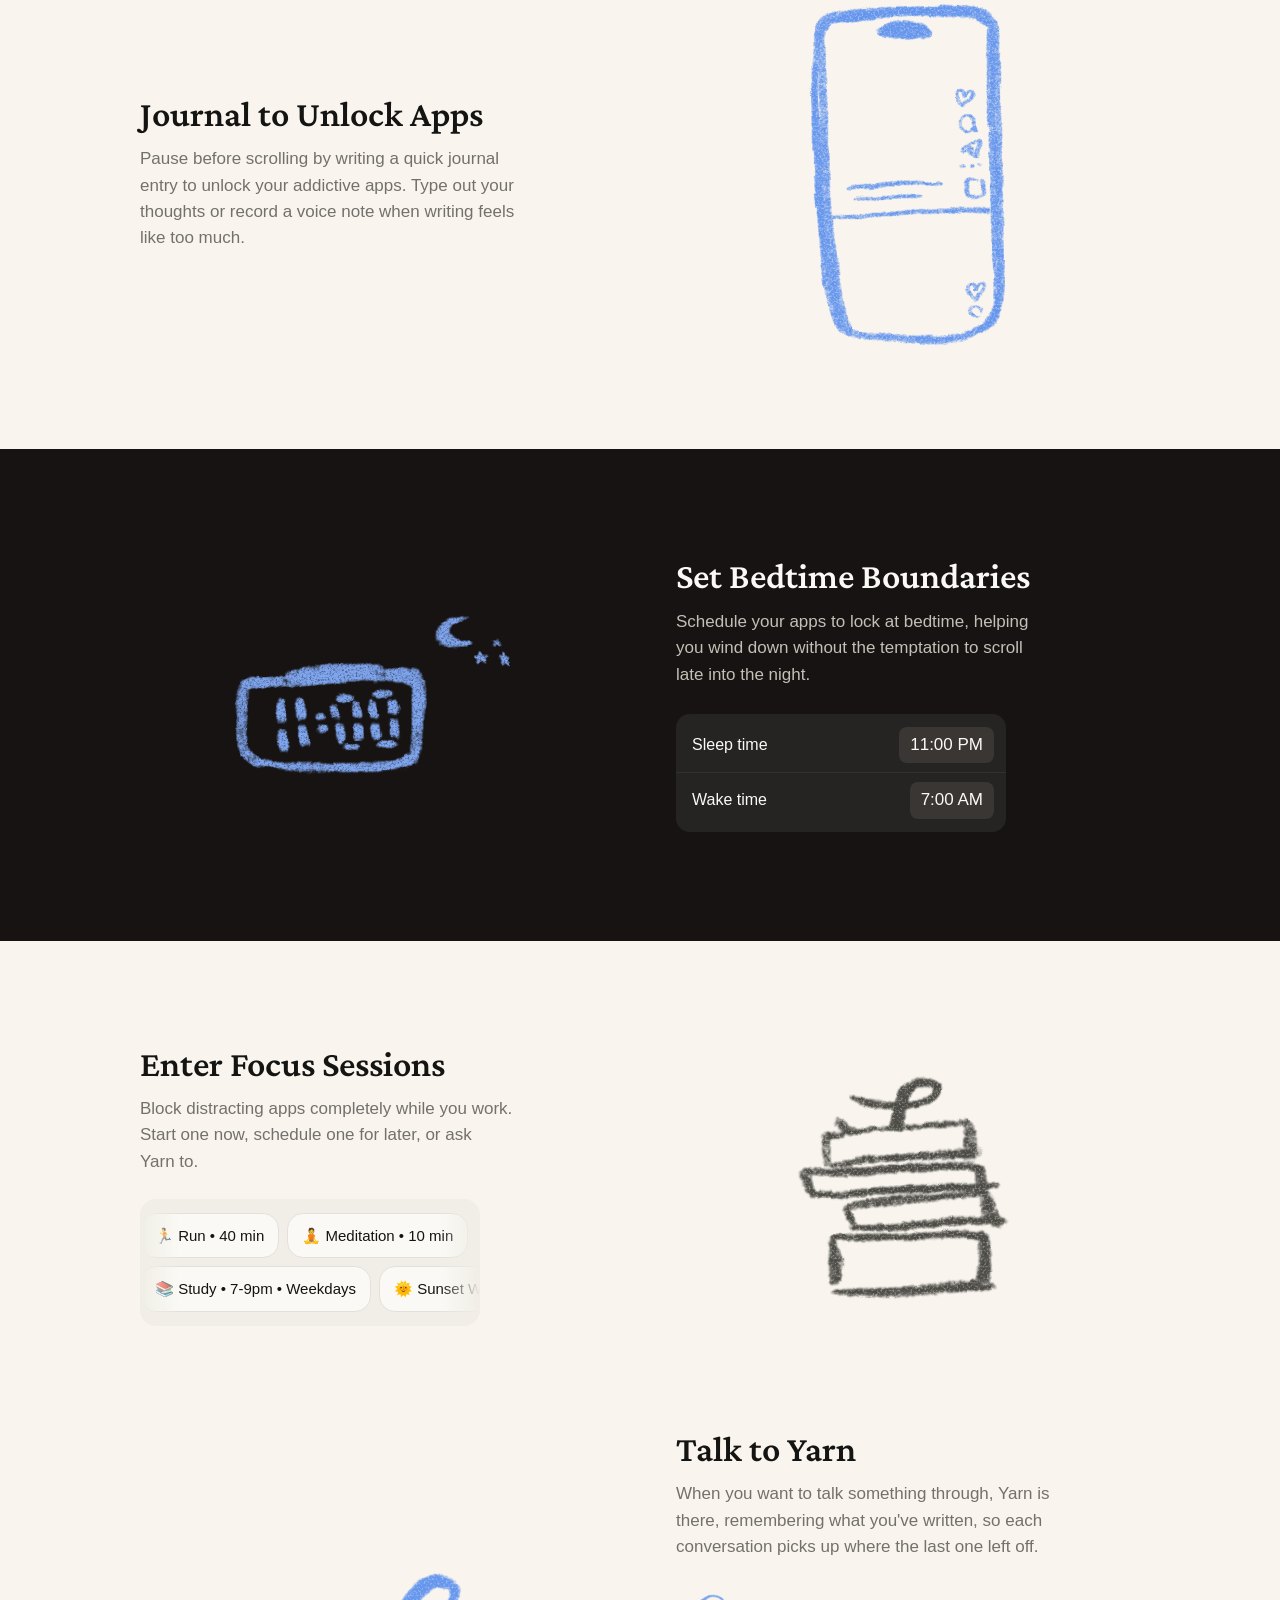
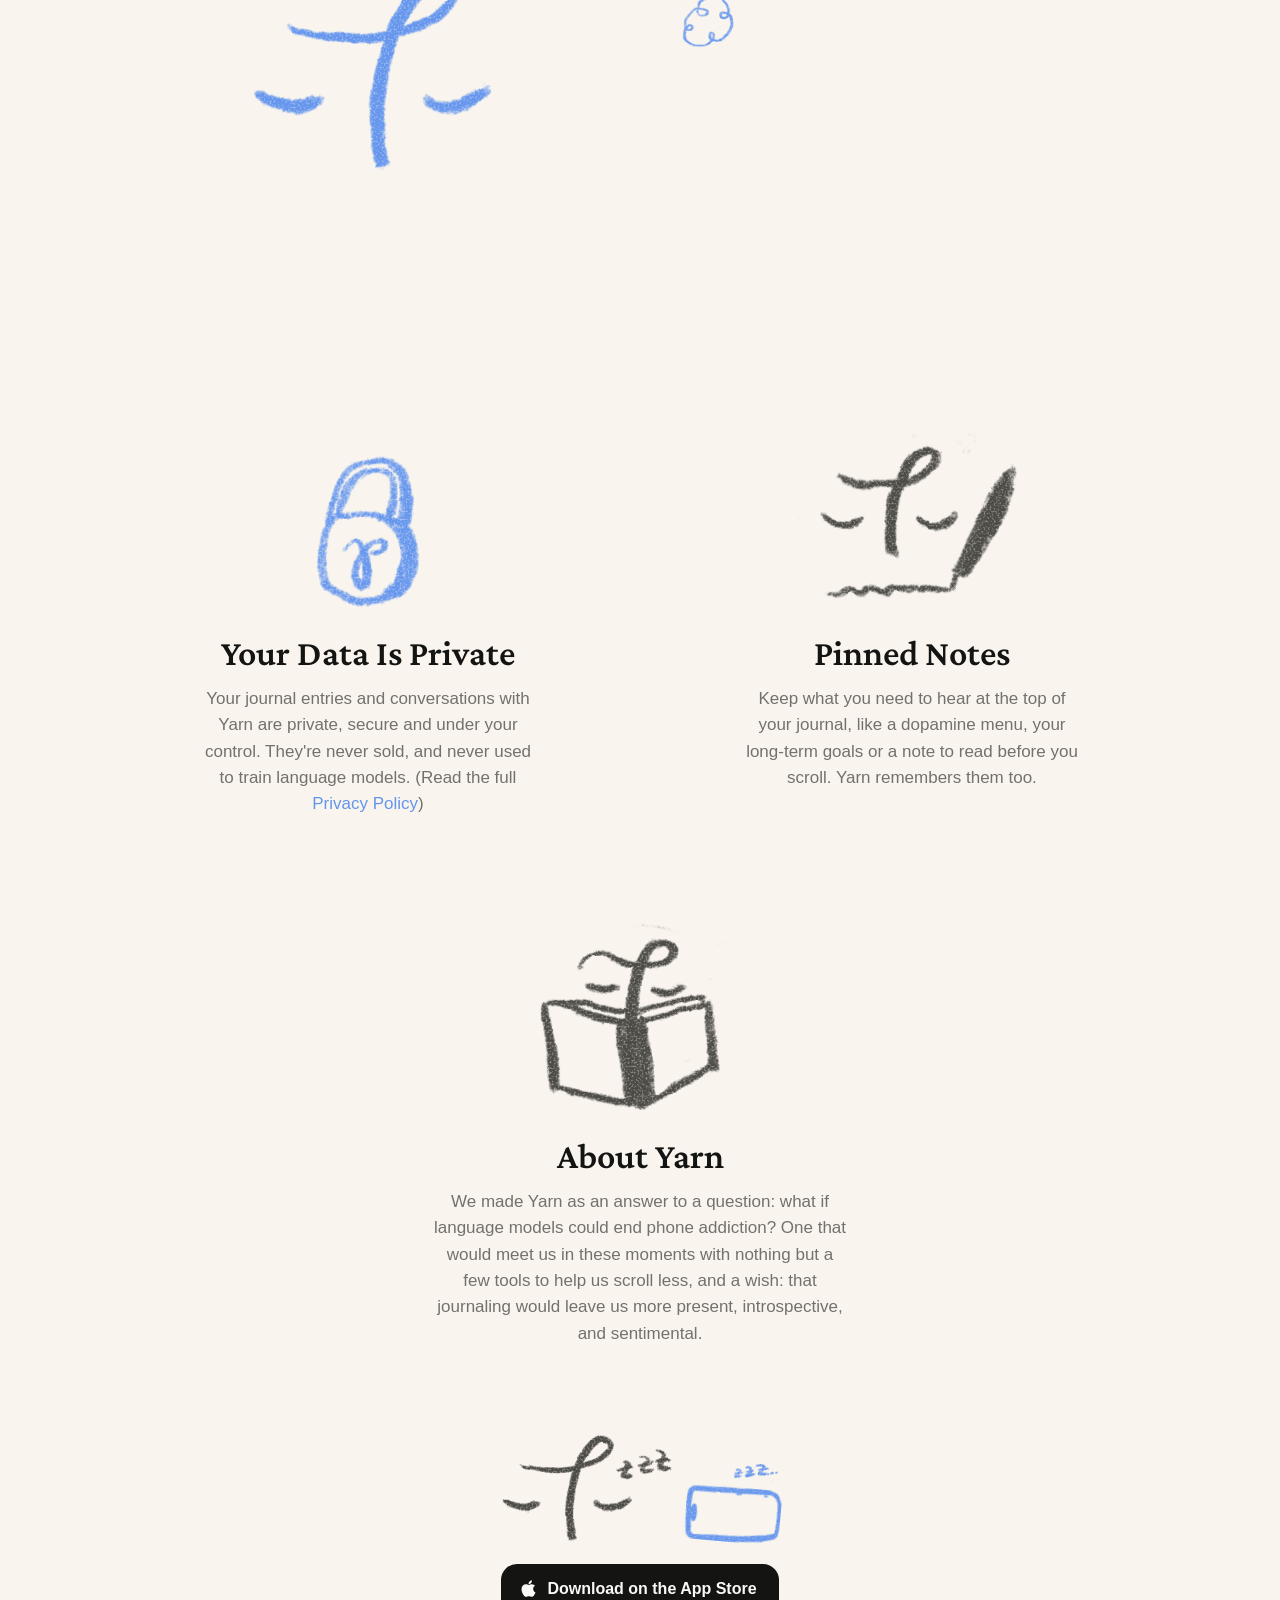
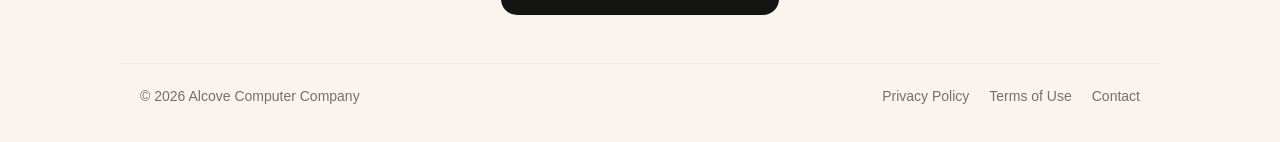
==== commit c359952a: "Why Do We Scroll?: the icons round Yarn's head swap places in stop motion Instead of gliding, every " ====
--- a/index.html
+++ b/index.html
@@ -88,7 +88,7 @@
 
   <section class="wrap features" aria-label="What Yarn does">
     <article class="feature">
-      <!-- Yarn with brain fog, the apps spinning round its head. Each icon is cut out on its own and moved along an oval the shape of his face (site.js), so the gap stays even all the way round; clockwise, like their trails. -->
+      <!-- Yarn with brain fog, the apps spinning round its head. Each icon is cut out on its own and sits on an oval the shape of his face; every beat they all jump one place on, clockwise like their trails (site.js). -->
       <div class="art"><i class="fig blue boil spinner" style="--ar:1" role="img" aria-label="Yarn with brain fog, app icons spinning around its head">
         <i class="ring" data-orbit="223.0,226.5,166.0,138.5,-95.12">
           <i class="ink" data-sq="200,101" style="--src:url(img/parts/icon1.png);transform-origin:44.44% 22.44%;translate:1.82% -2.77%"></i>
@@ -262,4 +262,4 @@
   </nav>
 </footer>
 
-<script src="site.76b71fe5.js"></script>
+<script src="site.af30b693.js"></script>
